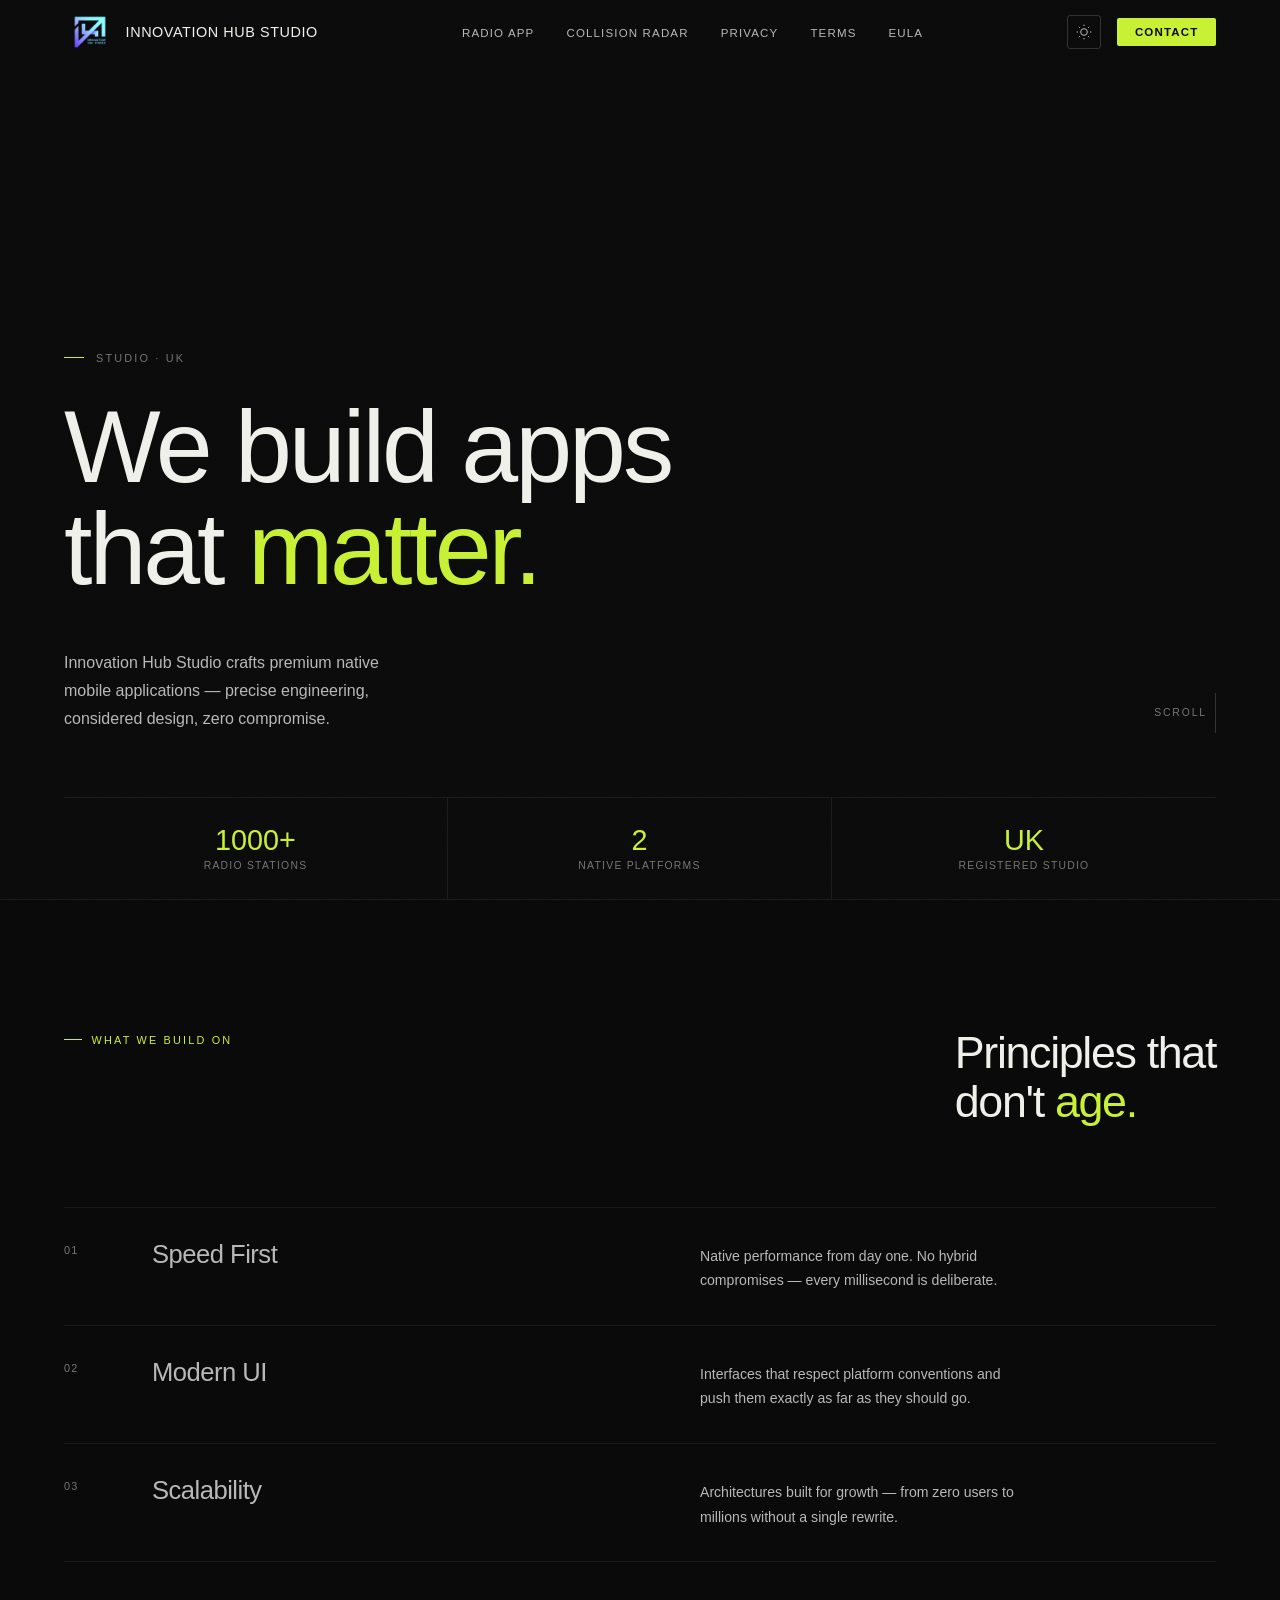
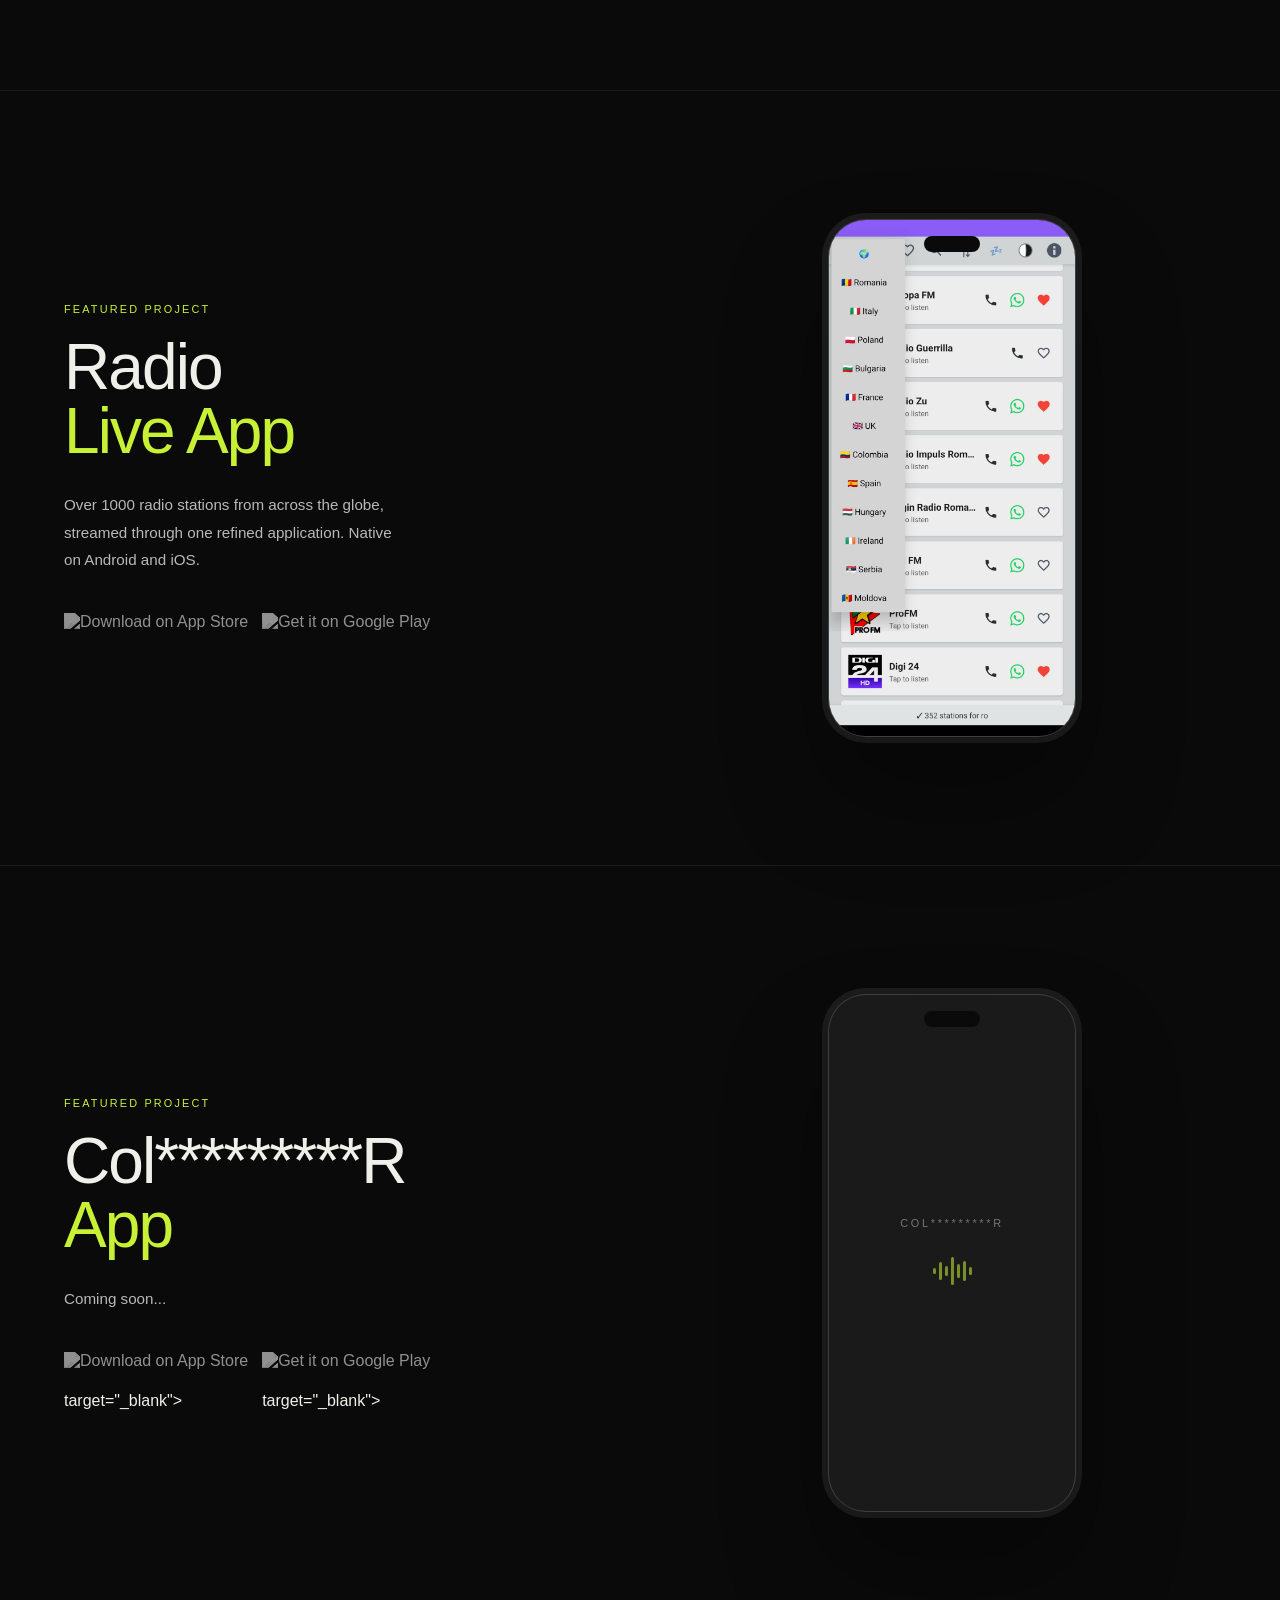
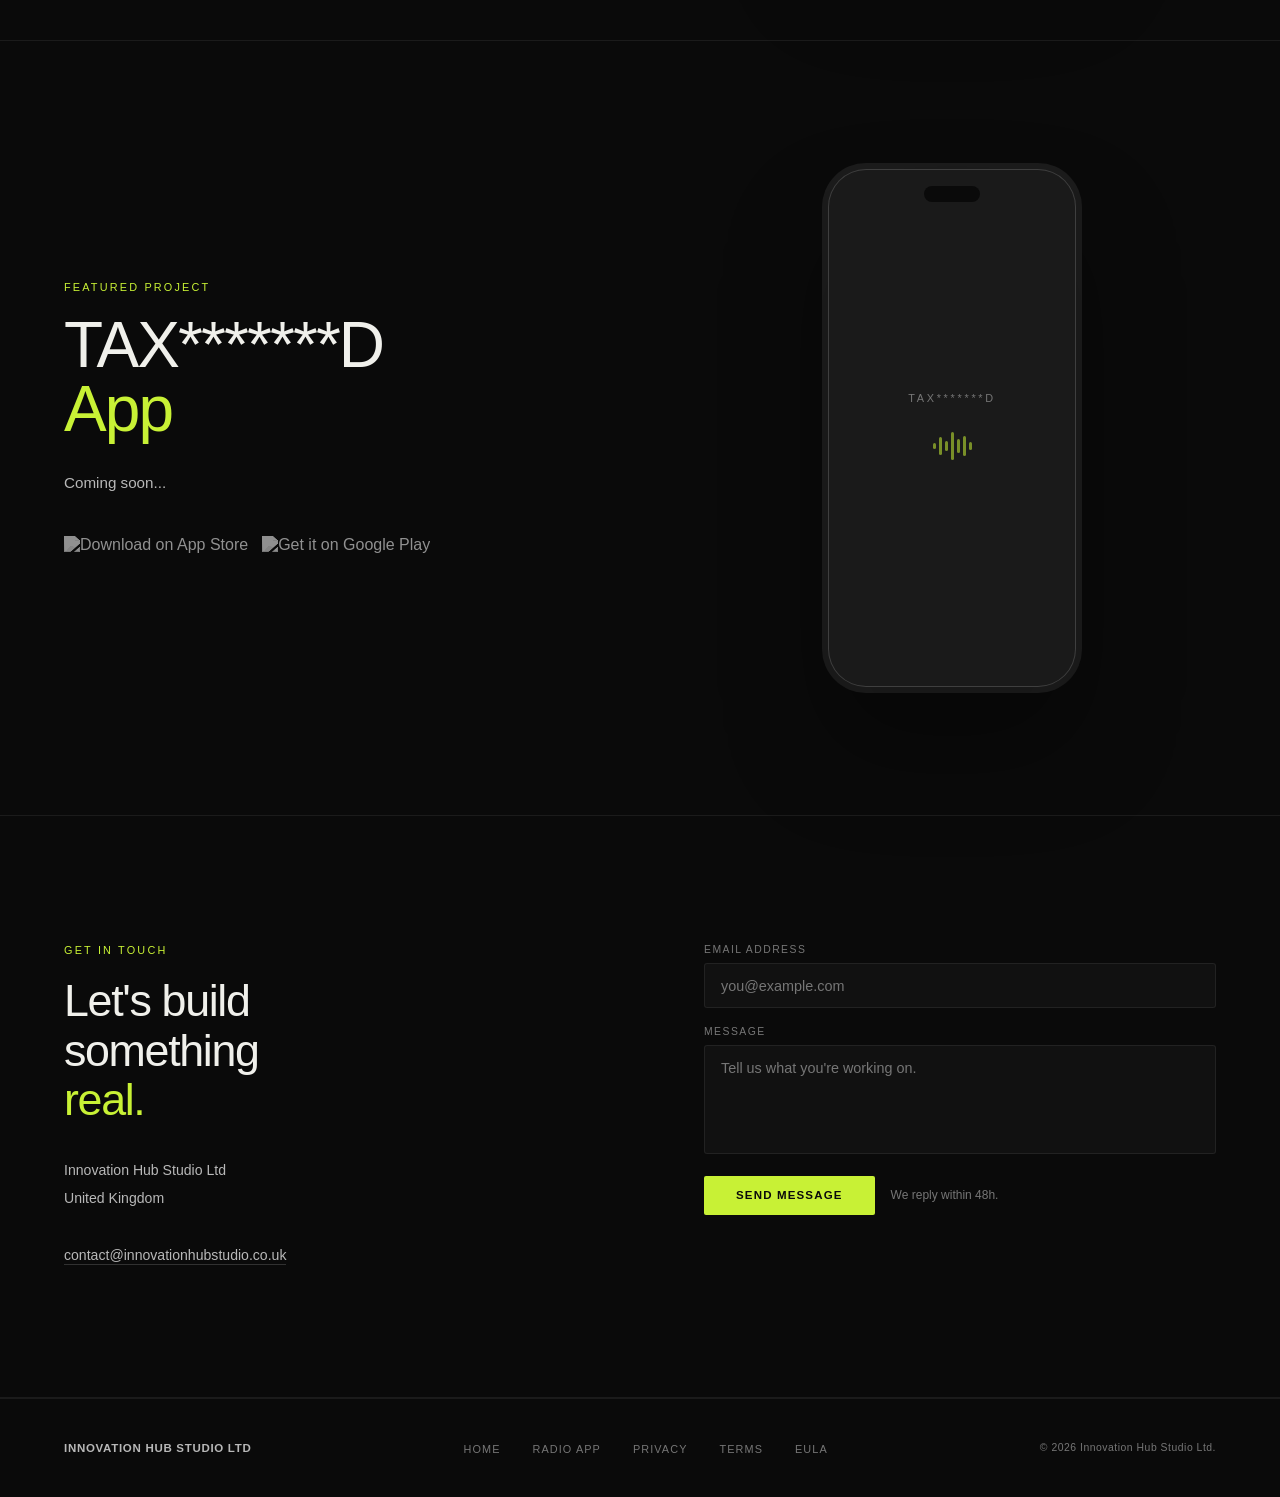
==== index.html @ 717b53cd "Update index.html" ====
<!DOCTYPE html>
<html lang="en" data-theme="dark">
<head>
<meta charset="UTF-8">
<meta name="viewport" content="width=device-width, initial-scale=1.0">
<title>Innovation Hub Studio</title>
<meta name="description" content="Innovation Hub Studio — premium mobile applications for Android and iOS.">
<style>
/* ─────────────────────────────────────────
   TOKENS — dark (default)
───────────────────────────────────────── */
:root {
  --accent: #c8f135;
  --ease:   cubic-bezier(0.16, 1, 0.3, 1);
  --mono:   Arial, Helvetica, sans-serif;
  --sans:   Arial, Helvetica, sans-serif;
}

[data-theme="dark"] {
  --bg:       #0a0a0a;
  --bg-2:     #111111;
  --bg-3:     #1a1a1a;
  --line:     rgba(255,255,255,0.07);
  --line-hi:  rgba(255,255,255,0.16);
  --fg:       #f0f0eb;
  --fg-2:     #b8b8b8;
  --fg-3:     #767676;
  --nav-bg:   rgba(10,10,10,0.92);
}

[data-theme="light"] {
  --bg:       #f4f4f0;
  --bg-2:     #ebebeb;
  --bg-3:     #e0e0e0;
  --line:     rgba(0,0,0,0.09);
  --line-hi:  rgba(0,0,0,0.2);
  --fg:       #111111;
  --fg-2:     #444444;
  --fg-3:     #626262;
  --nav-bg:   rgba(244,244,240,0.92);
  --accent:   #111111;
}

/* ─────────────────────────────────────────
   RESET & BASE
───────────────────────────────────────── */
*, *::before, *::after { margin:0; padding:0; box-sizing:border-box; }
html { scroll-behavior:smooth; }
body {
  font-family: var(--sans);
  background: var(--bg);
  color: var(--fg);
  overflow-x: hidden;
  -webkit-font-smoothing: antialiased;
  transition: background 0.3s, color 0.3s;
}
a { color:inherit; text-decoration:none; }
img { display:block; max-width:100%; }

/* noise */
body::before {
  content:''; position:fixed; inset:0; z-index:0; pointer-events:none;
  background-image:url("data:image/svg+xml,%3Csvg xmlns='http://www.w3.org/2000/svg' width='200' height='200'%3E%3Cfilter id='n'%3E%3CfeTurbulence type='fractalNoise' baseFrequency='0.75' numOctaves='4' stitchTiles='stitch'/%3E%3C/filter%3E%3Crect width='200' height='200' filter='url(%23n)' opacity='0.022'/%3E%3C/svg%3E");
}

/* ─────────────────────────────────────────
   NAV
───────────────────────────────────────── */
nav {
  position:fixed; top:0; left:0; right:0; z-index:900;
  height:64px;
  display:flex; align-items:center;
  padding:0 5%;
  border-bottom:1px solid transparent;
  transition: transform 0.38s var(--ease), border-color 0.3s, background 0.3s;
}
nav.scrolled {
  background: var(--nav-bg);
  backdrop-filter: blur(14px);
  -webkit-backdrop-filter: blur(14px);
  border-color: var(--line);
}
nav.hide { transform:translateY(-100%); }

.nav-inner {
  max-width:1280px; margin:0 auto; width:100%;
  display:flex; align-items:center; justify-content:space-between; gap:2rem;
}

/* logo */
.nav-logo {
  font-family: var(--mono);
  font-weight: 400;
  font-size: 0.9rem;
  letter-spacing: 0.04em;
  text-transform: uppercase;
  color: var(--fg);
  white-space: nowrap;
}
.nav-logo .dot { color: var(--accent); }
.nav-logo img { display:block; height:40px; width:auto; }

/* links — single set, no duplication */
.nav-links {
  list-style:none;
  display:flex; align-items:center; gap:2rem;
}
.nav-links a {
  font-family: var(--mono);
  font-size: 0.72rem;
  font-weight: 400;
  letter-spacing: 0.1em;
  text-transform: uppercase;
  color: var(--fg-2);
  transition: color 0.2s;
}
.nav-links a:hover { color: var(--fg); }

/* right side: theme toggle + cta */
.nav-right {
  display:flex; align-items:center; gap:1rem;
}

.theme-toggle {
  width:34px; height:34px;
  border:1px solid var(--line-hi);
  border-radius:3px;
  background: transparent;
  cursor:pointer;
  display:flex; align-items:center; justify-content:center;
  transition: border-color 0.2s, background 0.2s;
  flex-shrink:0;
}
.theme-toggle:hover { border-color: var(--fg-2); }
.theme-toggle svg { width:16px; height:16px; stroke:var(--fg-2); fill:none; stroke-width:1.5; }

.nav-cta {
  font-family: var(--mono);
  font-size: 0.72rem;
  font-weight: 600;
  letter-spacing: 0.1em;
  text-transform: uppercase;
  color: var(--bg);
  background: var(--accent);
  padding: 0.5rem 1.1rem;
  border-radius: 2px;
  white-space: nowrap;
  transition: opacity 0.2s;
}
.nav-cta:hover { opacity:0.85; }

/* mobile */
.mob-btn {
  display:none; flex-direction:column; gap:5px;
  background:none; border:none; cursor:pointer; padding:4px;
}
.mob-btn span { display:block; width:20px; height:1.5px; background:var(--fg); transition:0.3s; }

.nav-mobile {
  display:none;
  position:fixed; inset:0; z-index:800;
  background:var(--bg);
  flex-direction:column; align-items:center; justify-content:center; gap:2rem;
}
.nav-mobile.open { display:flex; }
.nav-mobile a {
  font-family:var(--mono); font-size:0.85rem;
  letter-spacing:0.15em; text-transform:uppercase;
  color:var(--fg-2); transition:color 0.2s;
}
.nav-mobile a:hover { color:var(--fg); }
.nav-mobile .m-cta {
  color:var(--bg); background:var(--accent);
  padding:0.6rem 1.5rem; border-radius:2px;
}

/* ─────────────────────────────────────────
   HERO
───────────────────────────────────────── */
.hero {
  position:relative; z-index:1;
  min-height:100svh;
  display:grid; grid-template-rows:1fr auto;
  padding:0 5%;
  border-bottom:1px solid var(--line);
}
.hero-main {
  display:flex; flex-direction:column; justify-content:flex-end;
  padding-top:100px; padding-bottom:4rem;
}
.hero-kicker {
  display:flex; align-items:center; gap:0.75rem;
  font-family:var(--mono); font-size:0.68rem; font-weight:400;
  letter-spacing:0.2em; text-transform:uppercase; color:var(--fg-3);
  margin-bottom:2rem;
  opacity:0; animation:rise 1s var(--ease) forwards 0.1s;
}
.hero-kicker::before {
  content:''; display:block; width:20px; height:1px; background:var(--accent);
}
.hero-headline {
  font-family: var(--mono);
  font-size: clamp(3rem, 8vw, 8rem);
  font-weight: 400;
  line-height: 1.0;
  letter-spacing: -0.03em;
  max-width: 14ch;
  color: var(--fg);
  opacity:0; animation:rise 1s var(--ease) forwards 0.22s;
}
.hero-headline .hl { color: var(--accent); }
.hero-sub-row {
  display:flex; align-items:flex-end; justify-content:space-between; gap:2rem;
  margin-top:3rem;
  opacity:0; animation:rise 1s var(--ease) forwards 0.38s;
}
.hero-desc {
  font-size:1rem; line-height:1.75; color:var(--fg-2);
  max-width:38ch; font-weight:300;
}
.hero-scroll {
  font-family:var(--mono); font-size:0.65rem;
  letter-spacing:0.18em; text-transform:uppercase; color:var(--fg-3);
  display:flex; align-items:center; gap:0.5rem; white-space:nowrap;
}
.hero-scroll::after {
  content:''; display:block; width:1px; height:40px;
  background:var(--line-hi);
  animation:breathe 2.2s ease-in-out infinite;
}
@keyframes breathe { 0%,100%{opacity:1;height:40px} 50%{opacity:0.3;height:20px} }

.hero-meta {
  display:grid; grid-template-columns:repeat(3,1fr);
  border-top:1px solid var(--line);
  opacity:0; animation:rise 1s var(--ease) forwards 0.5s;
}
.hero-stat {
  padding:1.75rem 0;
  border-right:1px solid var(--line);
  text-align:center;
}
.hero-stat:last-child { border-right:none; }
.hero-stat-n {
  font-family:var(--mono); font-size:1.8rem; font-weight:400;
  color:var(--accent); line-height:1; margin-bottom:0.35rem;
}
.hero-stat-l {
  font-family:var(--mono); font-size:0.65rem;
  letter-spacing:0.12em; text-transform:uppercase; color:var(--fg-3);
}

/* ─────────────────────────────────────────
   SECTION
───────────────────────────────────────── */
.section {
  position:relative; z-index:1;
  padding:8rem 5%;
  border-bottom:1px solid var(--line);
}
.container { max-width:1280px; margin:0 auto; }

.sec-header {
  display:flex; justify-content:space-between; align-items:flex-start; gap:3rem;
  margin-bottom:5rem;
}
.sec-kicker {
  font-family:var(--mono); font-size:0.68rem; font-weight:400;
  letter-spacing:0.2em; text-transform:uppercase; color:var(--accent);
  display:flex; align-items:center; gap:0.6rem;
  white-space:nowrap; margin-top:0.35rem;
}
.sec-kicker::before { content:''; display:block; width:18px; height:1px; background:var(--accent); }
.sec-title {
  font-family:var(--mono); font-size:clamp(1.8rem,3.5vw,3rem);
  font-weight:400; line-height:1.1; letter-spacing:-0.03em;
  max-width:22ch; color:var(--fg);
}
.sec-title .hl { color:var(--accent); }

/* ─────────────────────────────────────────
   CAPABILITIES
───────────────────────────────────────── */
.cap-list { list-style:none; }
.cap-item {
  display:grid; grid-template-columns:3.5rem 1fr 1fr;
  gap:2rem; align-items:start;
  padding:2rem 0;
  border-top:1px solid var(--line);
  transition:border-color 0.3s;
  cursor:default;
}
.cap-item:last-child { border-bottom:1px solid var(--line); }
.cap-item:hover { border-color:var(--line-hi); }
.cap-item:hover .cap-name { color:var(--fg); }
.cap-item:hover .cap-num  { color:var(--accent); }
.cap-num {
  font-family:var(--mono); font-size:0.68rem; font-weight:400;
  letter-spacing:0.1em; color:var(--fg-3);
  padding-top:0.25rem; transition:color 0.3s;
}
.cap-name {
  font-family:var(--mono); font-size:clamp(1.2rem,2vw,1.7rem);
  font-weight:400; letter-spacing:-0.02em; line-height:1.15;
  color:var(--fg-2); transition:color 0.3s;
}
.cap-desc {
  font-size:0.88rem; line-height:1.75; color:var(--fg-2);
  font-weight:300; max-width:42ch; padding-top:0.25rem;
}

/* ─────────────────────────────────────────
   SHOWCASE
───────────────────────────────────────── */
.showcase {
  display:grid; grid-template-columns:1fr 1fr;
  gap:6rem; align-items:center;
}
.app-label {
  font-family:var(--mono); font-size:0.68rem; font-weight:400;
  letter-spacing:0.2em; text-transform:uppercase; color:var(--accent);
  margin-bottom:1.25rem;
}
.app-name {
  font-family:var(--mono); font-size:clamp(2.5rem,5vw,4.5rem);
  font-weight:400; letter-spacing:-0.03em; line-height:1.0;
  color:var(--fg); margin-bottom:1.75rem;
}
.app-name .hl { color:var(--accent); }
.app-desc {
  font-size:0.95rem; line-height:1.8; color:var(--fg-2);
  font-weight:300; max-width:40ch; margin-bottom:2.5rem;
}
.app-badges { display:flex; gap:0.875rem; flex-wrap:wrap; }
.app-badges img {
  height:40px; opacity:0.55;
  filter:grayscale(1) brightness(1.6);
  transition:opacity 0.25s, filter 0.25s, transform 0.25s;
}
[data-theme="light"] .app-badges img { filter:grayscale(1) brightness(0.4); opacity:0.7; }
.app-badges img:hover { opacity:1; filter:none; transform:translateY(-2px); }

/* phone */
.phone-outer { display:flex; justify-content:center; align-items:center; }
.phone-frame {
  width:248px; height:518px;
  border:1.5px solid var(--line-hi);
  border-radius:38px; background:var(--bg-3);
  position:relative; overflow:hidden;
  box-shadow: 0 0 0 6px var(--line), 0 60px 100px rgba(0,0,0,0.35);
  transition: border-color 0.3s, box-shadow 0.3s;
}
.phone-notch {
  position:absolute; top:16px; left:50%; transform:translateX(-50%);
  width:56px; height:16px;
  background:var(--bg); border-radius:8px; z-index:10;
}
.phone-frame img { width:100%; height:100%; object-fit:cover; }
.phone-fallback {
  width:100%; height:100%; display:none;
  flex-direction:column; align-items:center; justify-content:center; gap:1.5rem;
  padding:2.5rem;
}
.phone-fallback-name {
  font-family:var(--mono); font-size:0.68rem;
  letter-spacing:0.25em; text-transform:uppercase; color:var(--fg-3);
}
.waveform { display:flex; align-items:center; gap:3px; height:36px; }
.waveform span {
  display:block; width:3px; border-radius:2px;
  background:var(--accent); opacity:0.55;
  animation:wv 1.4s ease-in-out infinite;
}
.waveform span:nth-child(2){animation-delay:0.1s}
.waveform span:nth-child(3){animation-delay:0.22s}
.waveform span:nth-child(4){animation-delay:0.32s}
.waveform span:nth-child(5){animation-delay:0.22s}
.waveform span:nth-child(6){animation-delay:0.1s}
.waveform span:nth-child(7){animation-delay:0.16s}
@keyframes wv { 0%,100%{height:4px} 50%{height:30px} }

/* ─────────────────────────────────────────
   CONTACT
───────────────────────────────────────── */
.contact-grid {
  display:grid; grid-template-columns:1fr 1fr;
  gap:8rem; align-items:start;
}
.contact-tag {
  font-family:var(--mono); font-size:0.68rem; font-weight:400;
  letter-spacing:0.2em; text-transform:uppercase; color:var(--accent);
  margin-bottom:1.25rem;
}
.contact-title {
  font-family:var(--mono); font-size:clamp(1.8rem,3.5vw,3rem);
  font-weight:400; line-height:1.1; letter-spacing:-0.03em;
  color:var(--fg); margin-bottom:2rem;
}
.contact-info {
  font-size:0.88rem; color:var(--fg-2); line-height:2; font-weight:300;
}
.contact-info a {
  border-bottom:1px solid var(--line-hi); padding-bottom:1px;
  transition:border-color 0.2s, color 0.2s;
}
.contact-info a:hover { color:var(--fg); border-color:var(--fg); }

.f-field { margin-bottom:1.1rem; }
.f-field label {
  display:block; font-family:var(--mono);
  font-size:0.65rem; font-weight:400;
  letter-spacing:0.14em; text-transform:uppercase;
  color:var(--fg-3); margin-bottom:0.5rem;
}
.f-field input, .f-field textarea {
  width:100%;
  background:var(--bg-2); border:1px solid var(--line);
  border-radius:3px; color:var(--fg);
  font-family:var(--sans); font-size:0.9rem; font-weight:300;
  padding:0.85rem 1rem;
  transition:border-color 0.2s, background 0.3s; resize:none;
}
.f-field input::placeholder, .f-field textarea::placeholder { color:var(--fg-3); }
.f-field input:focus, .f-field textarea:focus {
  outline:none; border-color:var(--line-hi);
}
.f-submit { margin-top:0.75rem; display:flex; align-items:center; gap:1rem; }
.btn-send {
  font-family:var(--mono); font-size:0.72rem; font-weight:600;
  letter-spacing:0.1em; text-transform:uppercase;
  padding:0.85rem 2rem; border-radius:2px; border:none; cursor:pointer;
  background:var(--accent); color:var(--bg);
  transition:opacity 0.2s, transform 0.2s;
}
.btn-send:hover { opacity:0.85; transform:translateY(-1px); }
.btn-send:disabled { opacity:0.4; cursor:not-allowed; transform:none; }
.f-note { font-size:0.75rem; color:var(--fg-3); }
.f-status {
  margin-top:0.875rem; font-size:0.8rem; font-weight:400;
  padding:0.75rem 1rem; border-radius:3px; display:none;
  font-family:var(--mono); letter-spacing:0.02em;
}
.f-status.ok  { background:rgba(200,241,53,0.07); border:1px solid rgba(200,241,53,0.18); color:var(--accent); }
.f-status.err { background:rgba(255,80,80,0.06);  border:1px solid rgba(255,80,80,0.18);  color:#ff7070; }

/* ─────────────────────────────────────────
   FOOTER
───────────────────────────────────────── */
footer {
  position:relative; z-index:1;
  padding:2.5rem 5%;
  border-top:1px solid var(--line);
}
.footer-inner {
  max-width:1280px; margin:0 auto;
  display:flex; align-items:center; justify-content:space-between;
  gap:2rem; flex-wrap:wrap;
}
.footer-brand {
  font-family:var(--mono); font-size:0.72rem;
  font-weight:600; letter-spacing:0.06em;
  text-transform:uppercase; color:var(--fg-2);
}
.footer-links {
  list-style:none; display:flex; gap:2rem;
}
.footer-links a {
  font-family:var(--mono); font-size:0.68rem;
  letter-spacing:0.1em; text-transform:uppercase;
  color:var(--fg-3); transition:color 0.2s;
}
.footer-links a:hover { color:var(--fg); }
.footer-copy {
  font-family:var(--mono); font-size:0.65rem;
  letter-spacing:0.05em; color:var(--fg-3);
}

/* ─────────────────────────────────────────
   REVEAL
───────────────────────────────────────── */
@keyframes rise {
  from { opacity:0; transform:translateY(18px); }
  to   { opacity:1; transform:none; }
}
.r {
  opacity:0; transform:translateY(18px);
  transition:opacity 0.75s var(--ease), transform 0.75s var(--ease);
}
.r.on { opacity:1; transform:none; }
.r-d1 { transition-delay:0.08s; }
.r-d2 { transition-delay:0.16s; }

/* ─────────────────────────────────────────
   RESPONSIVE
───────────────────────────────────────── */
@media(max-width:960px){
  .showcase { grid-template-columns:1fr; }
  .phone-outer { order:-1; }
  .contact-grid { grid-template-columns:1fr; gap:4rem; }
  .sec-header { flex-direction:column; gap:1.25rem; }
  .hero-sub-row { flex-direction:column; align-items:flex-start; gap:1.25rem; }
  .cap-item { grid-template-columns:3rem 1fr; }
  .cap-desc { display:none; }
}
@media(max-width:640px){
  .nav-links, .nav-cta { display:none; }
  .mob-btn { display:flex; }
  .hero-meta { grid-template-columns:1fr 1fr; }
  .hero-stat:last-child { display:none; }
  .footer-inner { flex-direction:column; gap:1.25rem; text-align:center; }
  .footer-links { justify-content:center; }
}
</style>
</head>
<body>

<!-- NAV -->
<nav id="nav">
  <div class="nav-inner">
    <a href="index.html" class="nav-logo" style="display:flex;align-items:center;gap:0.6rem;"><img src="images/logo3transparent.png" alt="Innovation Hub Studio" style="height:52px;width:auto;display:block;">INNOVATION HUB STUDIO</a>
    <ul class="nav-links">
      <li><a href="radio-app.html">Radio App</a></li>
      <li><a href="collision-radar.html">Collision Radar</a></li>
      <li><a href="privacy.html">Privacy</a></li>
      <li><a href="terms.html">Terms</a></li>
      <li><a href="eula.html">EULA</a></li>
    </ul>
    <div class="nav-right">
      <!-- Theme toggle -->
      <button class="theme-toggle" id="themeBtn" aria-label="Toggle theme">
        <!-- sun icon shown in dark mode; moon shown in light mode -->
        <svg id="icon-sun" viewBox="0 0 24 24"><circle cx="12" cy="12" r="5"/><line x1="12" y1="1" x2="12" y2="3"/><line x1="12" y1="21" x2="12" y2="23"/><line x1="4.22" y1="4.22" x2="5.64" y2="5.64"/><line x1="18.36" y1="18.36" x2="19.78" y2="19.78"/><line x1="1" y1="12" x2="3" y2="12"/><line x1="21" y1="12" x2="23" y2="12"/><line x1="4.22" y1="19.78" x2="5.64" y2="18.36"/><line x1="18.36" y1="5.64" x2="19.78" y2="4.22"/></svg>
        <svg id="icon-moon" viewBox="0 0 24 24" style="display:none"><path d="M21 12.79A9 9 0 1 1 11.21 3 7 7 0 0 0 21 12.79z"/></svg>
      </button>
      <a href="#contact" class="nav-cta">Contact</a>
      <button class="mob-btn" id="mobBtn" aria-label="Open menu">
        <span></span><span></span><span></span>
      </button>
    </div>
  </div>
</nav>

<!-- Mobile overlay -->
<div class="nav-mobile" id="navMobile" aria-label="Mobile navigation">
  <a href="radio-app.html" onclick="closeMob()">Radio App</a>
  <a href="privacy.html"   onclick="closeMob()">Privacy</a>
  <a href="terms.html"     onclick="closeMob()">Terms</a>
  <a href="eula.html"      onclick="closeMob()">EULA</a>
  <a href="#contact"       onclick="closeMob()" class="m-cta">Contact</a>
</div>

<main>

<!-- HERO -->
<section class="hero" aria-label="Introduction">
  <div class="hero-main">
    <div class="hero-kicker">Studio · UK</div>
    <h1 class="hero-headline">
      We build apps<br>that <span class="hl">matter.</span>
    </h1>
    <div class="hero-sub-row">
      <p class="hero-desc">
        Innovation Hub Studio crafts premium native mobile applications —
        precise engineering, considered design, zero compromise.
      </p>
      <span class="hero-scroll" aria-hidden="true">Scroll</span>
    </div>
  </div>
  <div class="hero-meta" aria-label="Key statistics">
    <div class="hero-stat">
      <div class="hero-stat-n">1000+</div>
      <div class="hero-stat-l">Radio stations</div>
    </div>
    <div class="hero-stat">
      <div class="hero-stat-n">2</div>
      <div class="hero-stat-l">Native platforms</div>
    </div>
    <div class="hero-stat">
      <div class="hero-stat-n">UK</div>
      <div class="hero-stat-l">Registered studio</div>
    </div>
  </div>
</section>

<!-- CAPABILITIES -->
<section class="section" id="features" aria-label="Our capabilities">
  <div class="container">
    <div class="sec-header r">
      <span class="sec-kicker">What we build on</span>
      <h2 class="sec-title">Principles that<br>don't <span class="hl">age.</span></h2>
    </div>
    <ul class="cap-list">
      <li class="cap-item r">
        <span class="cap-num">01</span>
        <span class="cap-name">Speed First</span>
        <span class="cap-desc">Native performance from day one. No hybrid compromises — every millisecond is deliberate.</span>
      </li>
      <li class="cap-item r r-d1">
        <span class="cap-num">02</span>
        <span class="cap-name">Modern UI</span>
        <span class="cap-desc">Interfaces that respect platform conventions and push them exactly as far as they should go.</span>
      </li>
      <li class="cap-item r r-d2">
        <span class="cap-num">03</span>
        <span class="cap-name">Scalability</span>
        <span class="cap-desc">Architectures built for growth — from zero users to millions without a single rewrite.</span>
      </li>
    </ul>
  </div>
</section>

<!-- APP SHOWCASE -->
<section class="section" id="app" aria-label="RadioLive App">
  <div class="container">
    <div class="showcase">
      <div class="r">
        <p class="app-label">Featured project</p>
        <h2 class="app-name">Radio<br><span class="hl">Live App</span></h2>
        <p class="app-desc">
          Over 1000 radio stations from across the globe, streamed through
          one refined application. Native on Android and iOS.
        </p>
        <div class="app-badges">
          <a href="https://apps.apple.com/us/app/radiolive-app/id6781333086"><img src="https://upload.wikimedia.org/wikipedia/commons/3/3c/Download_on_the_App_Store_Badge.svg" alt="Download on App Store" target="_blank"></a>
          <a href="https://play.google.com/store/apps/details?id=com.innovationhubstudio.radiolive"><img src="https://upload.wikimedia.org/wikipedia/commons/7/78/Google_Play_Store_badge_EN.svg" alt="Get it on Google Play" target="_blank"></a>
        </div>
      </div>
      <div class="phone-outer r r-d1">
        <div class="phone-frame">
          <div class="phone-notch"></div>
           <img src="images/radio4.jpeg" alt="RadioLive App screenshot"
      onerror="this.style.display='none';this.nextElementSibling.style.display='flex'">
          <div class="phone-fallback" style="display:none;">
            <span class="phone-fallback-name">Radio Live</span>
            <div class="waveform">
              <span style="height:6px"></span><span style="height:18px"></span>
              <span style="height:10px"></span><span style="height:28px"></span>
              <span style="height:14px"></span><span style="height:20px"></span>
              <span style="height:8px"></span>
            </div>
          </div>
        </div>
      </div>
    </div>
  </div>
</section>

<!-- APP SHOWCASE Col*********R-->
<section class="section" id="app" aria-label="Col********R">
  <div class="container">
    <div class="showcase">
      <div class="r">
        <p class="app-label">Featured project</p>
        <h2 class="app-name">Col*********R<br><span class="hl">App</span></h2>
        <p class="app-desc">
          Coming soon...
        </p>
        <div class="app-badges">
          <a href="#"><img src="https://upload.wikimedia.org/wikipedia/commons/3/3c/Download_on_the_App_Store_Badge.svg" alt="Download on App Store"> target="_blank"></a>
          <a href="#"><img src="https://upload.wikimedia.org/wikipedia/commons/7/78/Google_Play_Store_badge_EN.svg" alt="Get it on Google Play"> target="_blank"></a>
        </div>
      </div>
      <div class="phone-outer r r-d1">
        <div class="phone-frame">
          <div class="phone-notch"></div>
          <div class="phone-fallback" style="display:flex;">
            <span class="phone-fallback-name">Col*********R</span>
            <div class="waveform">
              <span style="height:6px"></span><span style="height:18px"></span>
              <span style="height:10px"></span><span style="height:28px"></span>
              <span style="height:14px"></span><span style="height:20px"></span>
              <span style="height:8px"></span>
            </div>
          </div>
        </div>
      </div>
    </div>
  </div>
</section>

<!-- APP SHOWCASE Tax*******D-->
<section class="section" id="app" aria-label="Tax******D">
  <div class="container">
    <div class="showcase">
      <div class="r">
        <p class="app-label">Featured project</p>
        <h2 class="app-name">TAX*******D<br><span class="hl">App</span></h2>
        <p class="app-desc">
          Coming soon...
        </p>
        <div class="app-badges">
          <a href="#"><img src="https://upload.wikimedia.org/wikipedia/commons/3/3c/Download_on_the_App_Store_Badge.svg" alt="Download on App Store" target="_blank"></a>
          <a href="#"><img src="https://upload.wikimedia.org/wikipedia/commons/7/78/Google_Play_Store_badge_EN.svg" alt="Get it on Google Play" target="_blank"></a>
        </div>
      </div>
      <div class="phone-outer r r-d1">
        <div class="phone-frame">
          <div class="phone-notch"></div>
          <div class="phone-fallback" style="display:flex;">
            <span class="phone-fallback-name">TAX*******D</span>
            <div class="waveform">
              <span style="height:6px"></span><span style="height:18px"></span>
              <span style="height:10px"></span><span style="height:28px"></span>
              <span style="height:14px"></span><span style="height:20px"></span>
              <span style="height:8px"></span>
            </div>
          </div>
        </div>
      </div>
    </div>
  </div>
</section>

<!-- CONTACT -->
<section class="section" id="contact" aria-label="Contact us">
  <div class="container">
    <div class="contact-grid">
      <div class="r">
        <p class="contact-tag">Get in touch</p>
        <h2 class="contact-title">Let's build<br>something<br><span class="hl" style="color:var(--accent)">real.</span></h2>
        <div class="contact-info">
          <p>Innovation Hub Studio Ltd<br>United Kingdom</p><br>
          <p><a href="mailto:contact@innovationhubstudio.co.uk">contact@innovationhubstudio.co.uk</a></p>
        </div>
      </div>
      <div class="r r-d1">
        <form id="contactForm">
          <div class="f-field">
            <label for="email">Email address</label>
            <input type="email" id="email" name="email" placeholder="you@example.com" required>
          </div>
          <div class="f-field">
            <label for="message">Message</label>
            <textarea id="message" name="message" rows="5" placeholder="Tell us what you're working on." required></textarea>
          </div>
          <div class="f-submit">
            <button type="submit" class="btn-send" id="submitBtn">Send message</button>
            <span class="f-note">We reply within 48h.</span>
          </div>
          <div id="fStatus" class="f-status"></div>
        </form>
      </div>
    </div>
  </div>
</section>

</main>

<!-- FOOTER -->
<footer>
  <div class="footer-inner">
    <span class="footer-brand">Innovation Hub Studio Ltd</span>
    <ul class="footer-links">
      <li><a href="index.html">Home</a></li>
      <li><a href="radio-app.html">Radio App</a></li>
      <li><a href="privacy.html">Privacy</a></li>
      <li><a href="terms.html">Terms</a></li>
      <li><a href="eula.html">EULA</a></li>
    </ul>
    <span class="footer-copy">© 2026 Innovation Hub Studio Ltd.</span>
  </div>
</footer>

<script>
/* NAV SCROLL */
(function(){
  const nav = document.getElementById('nav');
  let last = 0;
  window.addEventListener('scroll', ()=>{
    const y = window.scrollY;
    nav.classList.toggle('scrolled', y > 40);
    nav.classList.toggle('hide', y > last && y > 100);
    last = y;
  }, {passive:true});
})();

/* MOBILE MENU */
function closeMob(){ document.getElementById('navMobile').classList.remove('open'); }
document.getElementById('mobBtn').addEventListener('click', ()=>{
  document.getElementById('navMobile').classList.toggle('open');
});

/* THEME TOGGLE */
(function(){
  const html   = document.documentElement;
  const btn    = document.getElementById('themeBtn');
  const sun    = document.getElementById('icon-sun');
  const moon   = document.getElementById('icon-moon');
  const saved  = localStorage.getItem('theme') || 'dark';

  function apply(theme){
    html.setAttribute('data-theme', theme);
    sun.style.display  = theme === 'dark'  ? 'block' : 'none';
    moon.style.display = theme === 'light' ? 'block' : 'none';
    localStorage.setItem('theme', theme);
  }

  apply(saved);
  btn.addEventListener('click', ()=>{
    apply(html.getAttribute('data-theme') === 'dark' ? 'light' : 'dark');
  });
})();

/* REVEAL */
const io = new IntersectionObserver(entries=>{
  entries.forEach(e=>{ if(e.isIntersecting){ e.target.classList.add('on'); io.unobserve(e.target); } });
}, {threshold:0.1});
document.querySelectorAll('.r').forEach(el=>io.observe(el));

/* FORM */
document.getElementById('contactForm').addEventListener('submit', async e=>{
  e.preventDefault();
  const btn = document.getElementById('submitBtn');
  const st  = document.getElementById('fStatus');
  btn.disabled = true; btn.textContent = 'Sending…'; st.style.display = 'none';
  try {
    const res = await fetch('https://formspree.io/f/mjgavyqr',{
      method:'POST', headers:{'Content-Type':'application/json'},
      body: JSON.stringify({
        email:   document.getElementById('email').value,
        message: document.getElementById('message').value
      })
    });
    if(!res.ok) throw 0;
    st.className='f-status ok'; st.textContent="Message sent. We'll be in touch.";
    e.target.reset();
  } catch {
    st.className='f-status err'; st.textContent='Something went wrong. Please email us directly.';
  } finally {
    st.style.display='block'; btn.disabled=false; btn.textContent='Send message';
  }
});
</script>
</body>
</html>
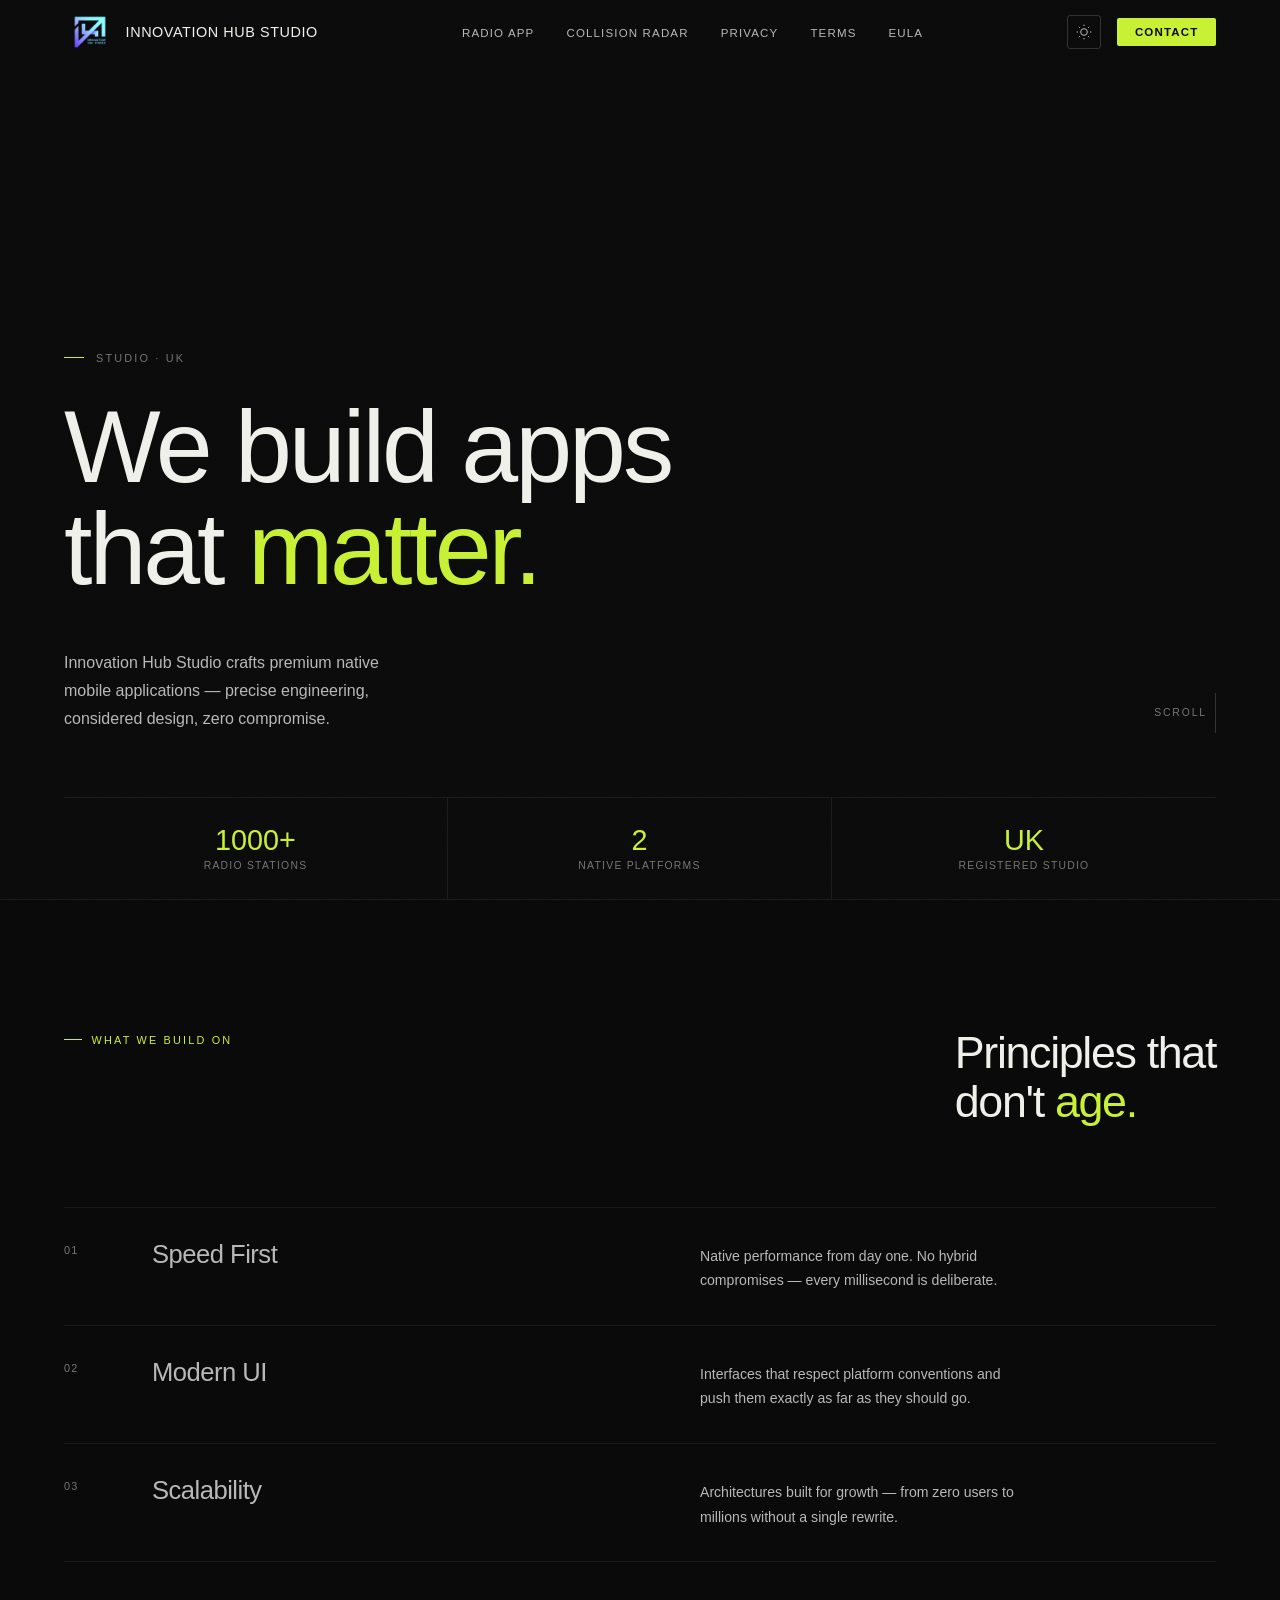
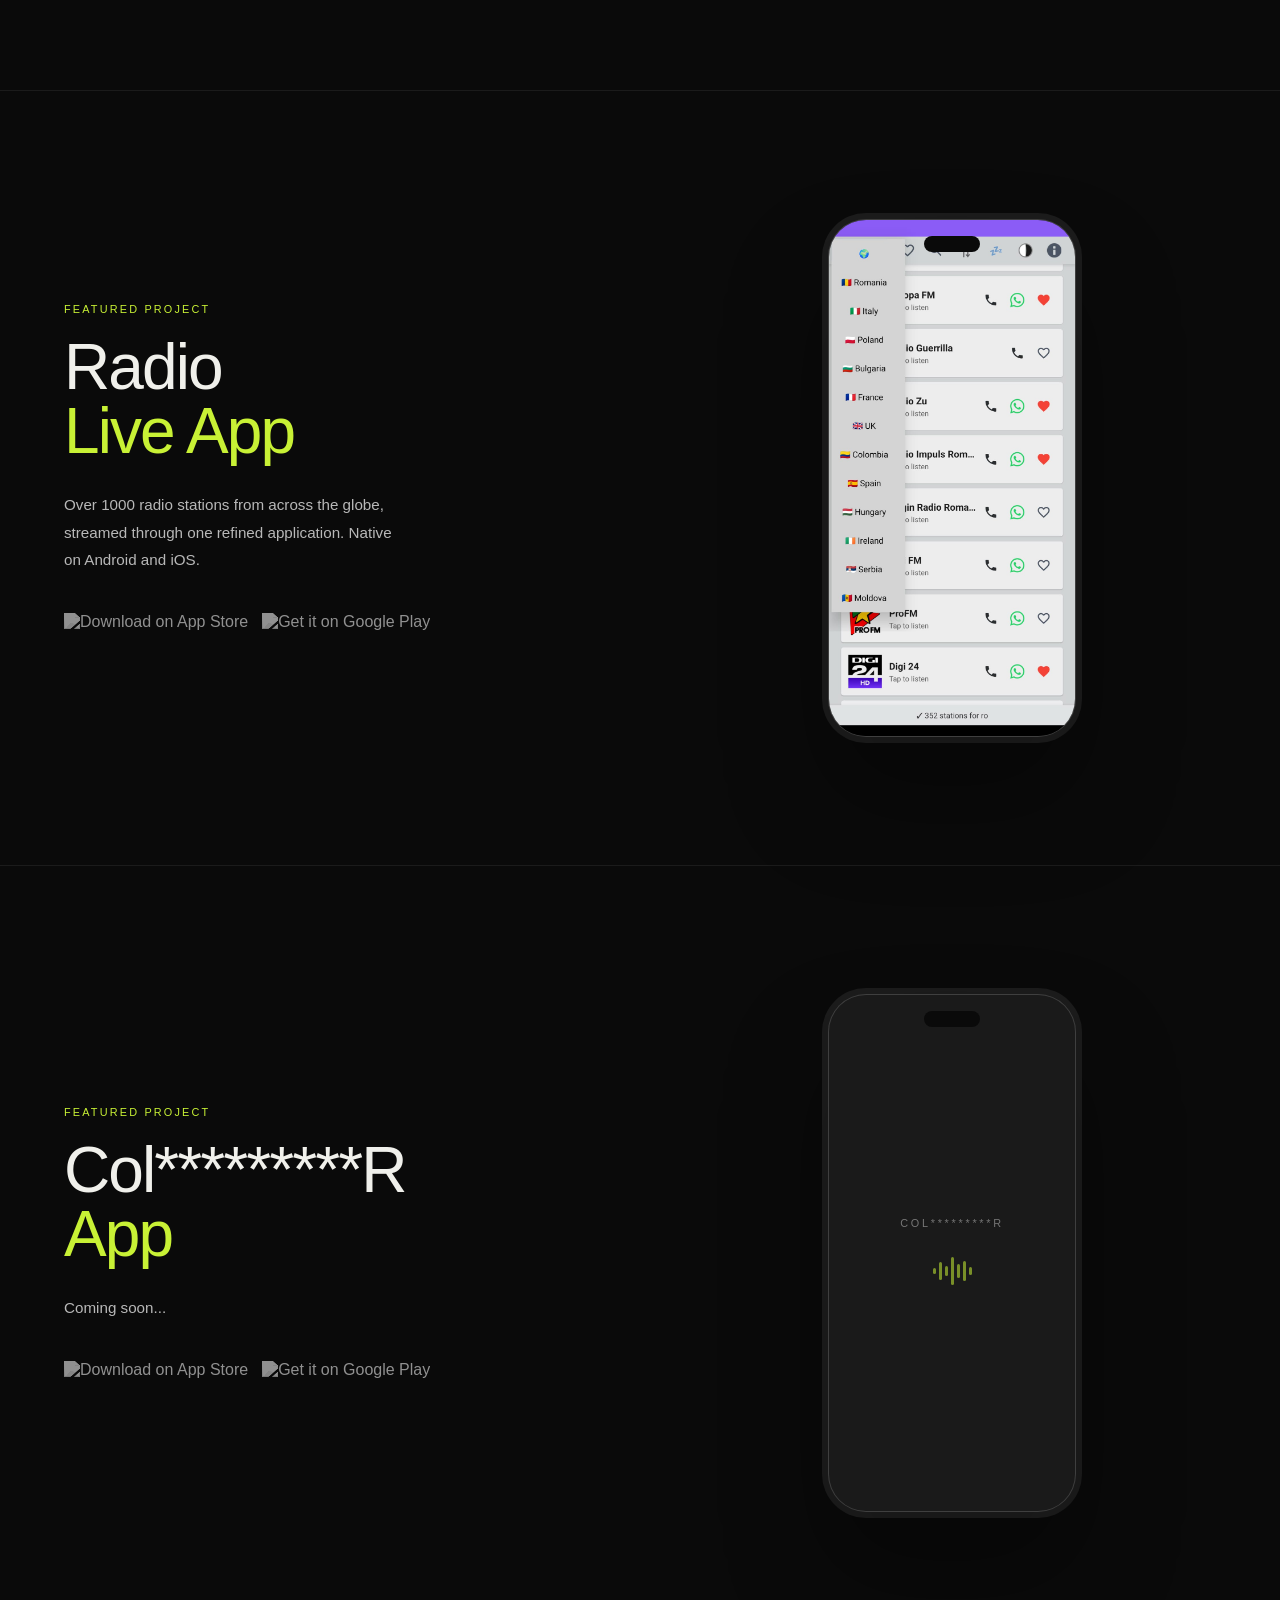
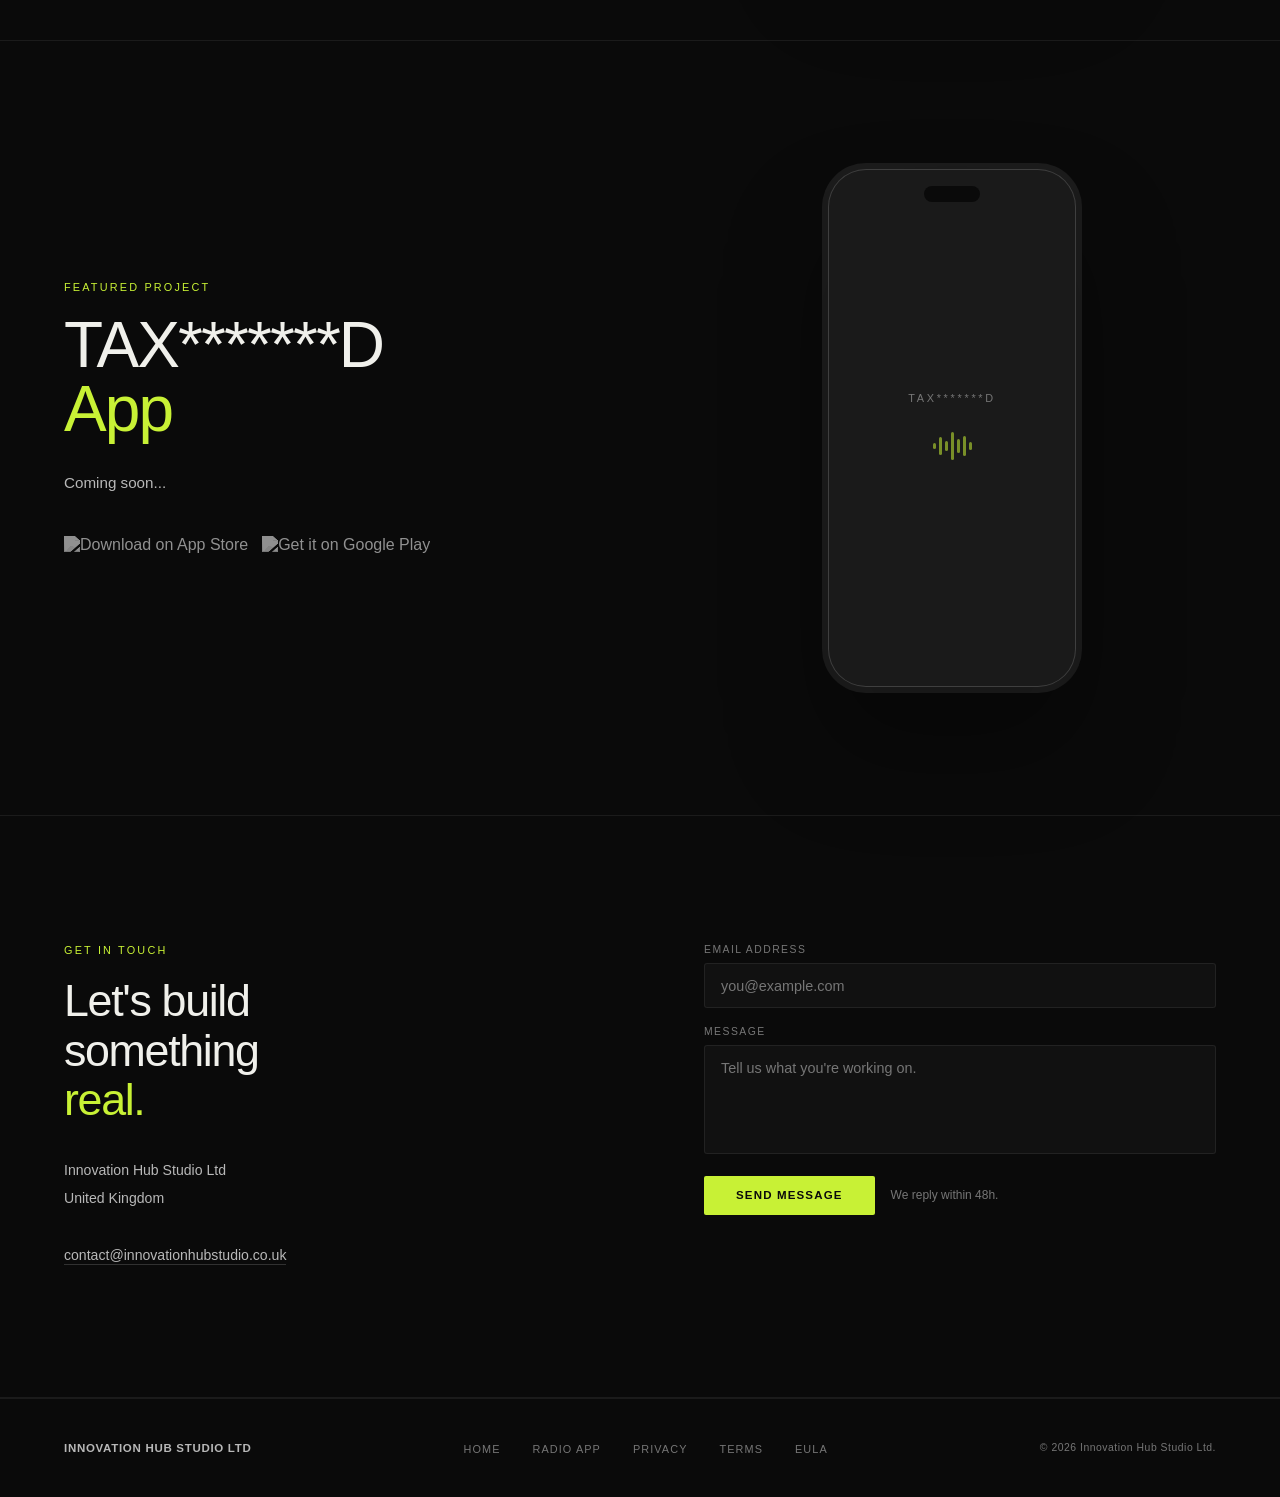
==== commit 9e817030: "Update index.html" ====
--- a/index.html
+++ b/index.html
@@ -656,8 +656,8 @@
           Coming soon...
         </p>
         <div class="app-badges">
-          <a href="#"><img src="https://upload.wikimedia.org/wikipedia/commons/3/3c/Download_on_the_App_Store_Badge.svg" alt="Download on App Store"> target="_blank"></a>
-          <a href="#"><img src="https://upload.wikimedia.org/wikipedia/commons/7/78/Google_Play_Store_badge_EN.svg" alt="Get it on Google Play"> target="_blank"></a>
+          <a href="#"><img src="https://upload.wikimedia.org/wikipedia/commons/3/3c/Download_on_the_App_Store_Badge.svg" alt="Download on App Store" target="_blank"></a>
+          <a href="#"><img src="https://upload.wikimedia.org/wikipedia/commons/7/78/Google_Play_Store_badge_EN.svg" alt="Get it on Google Play" target="_blank"></a>
         </div>
       </div>
       <div class="phone-outer r r-d1">
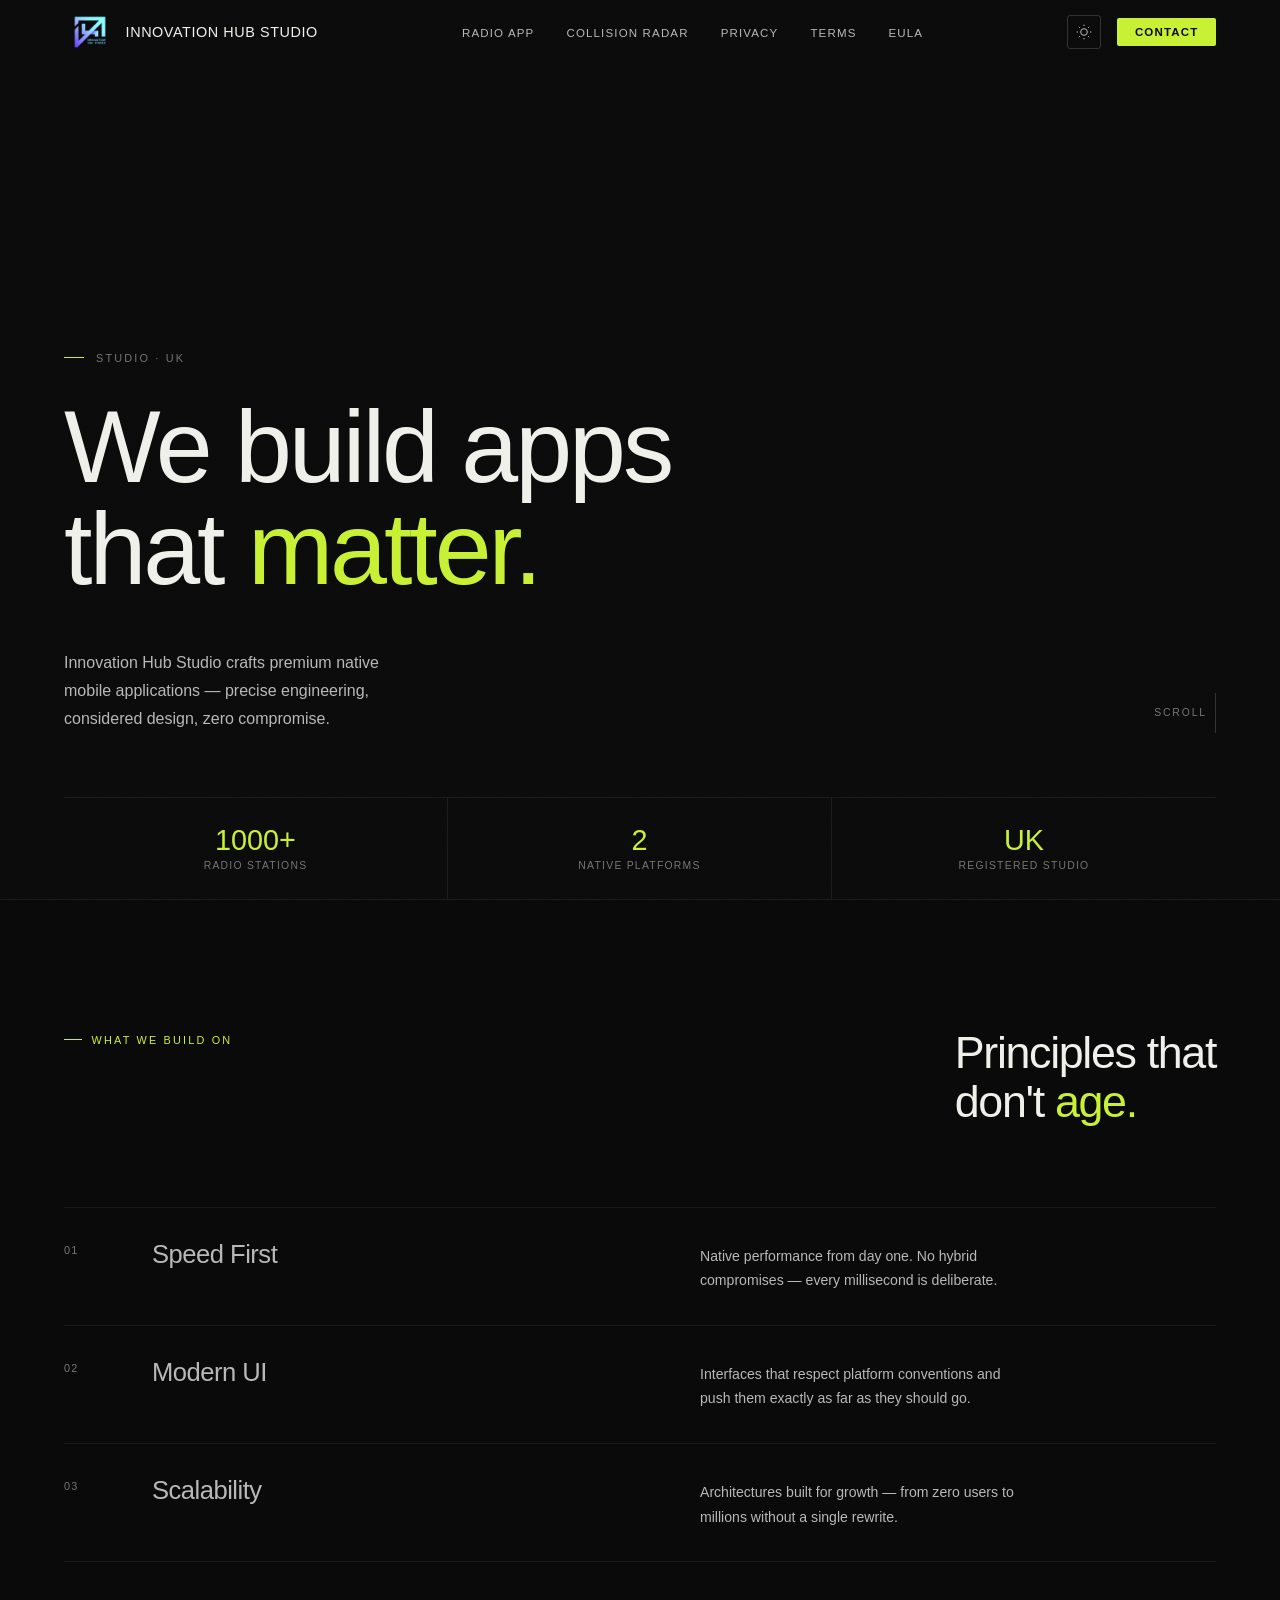
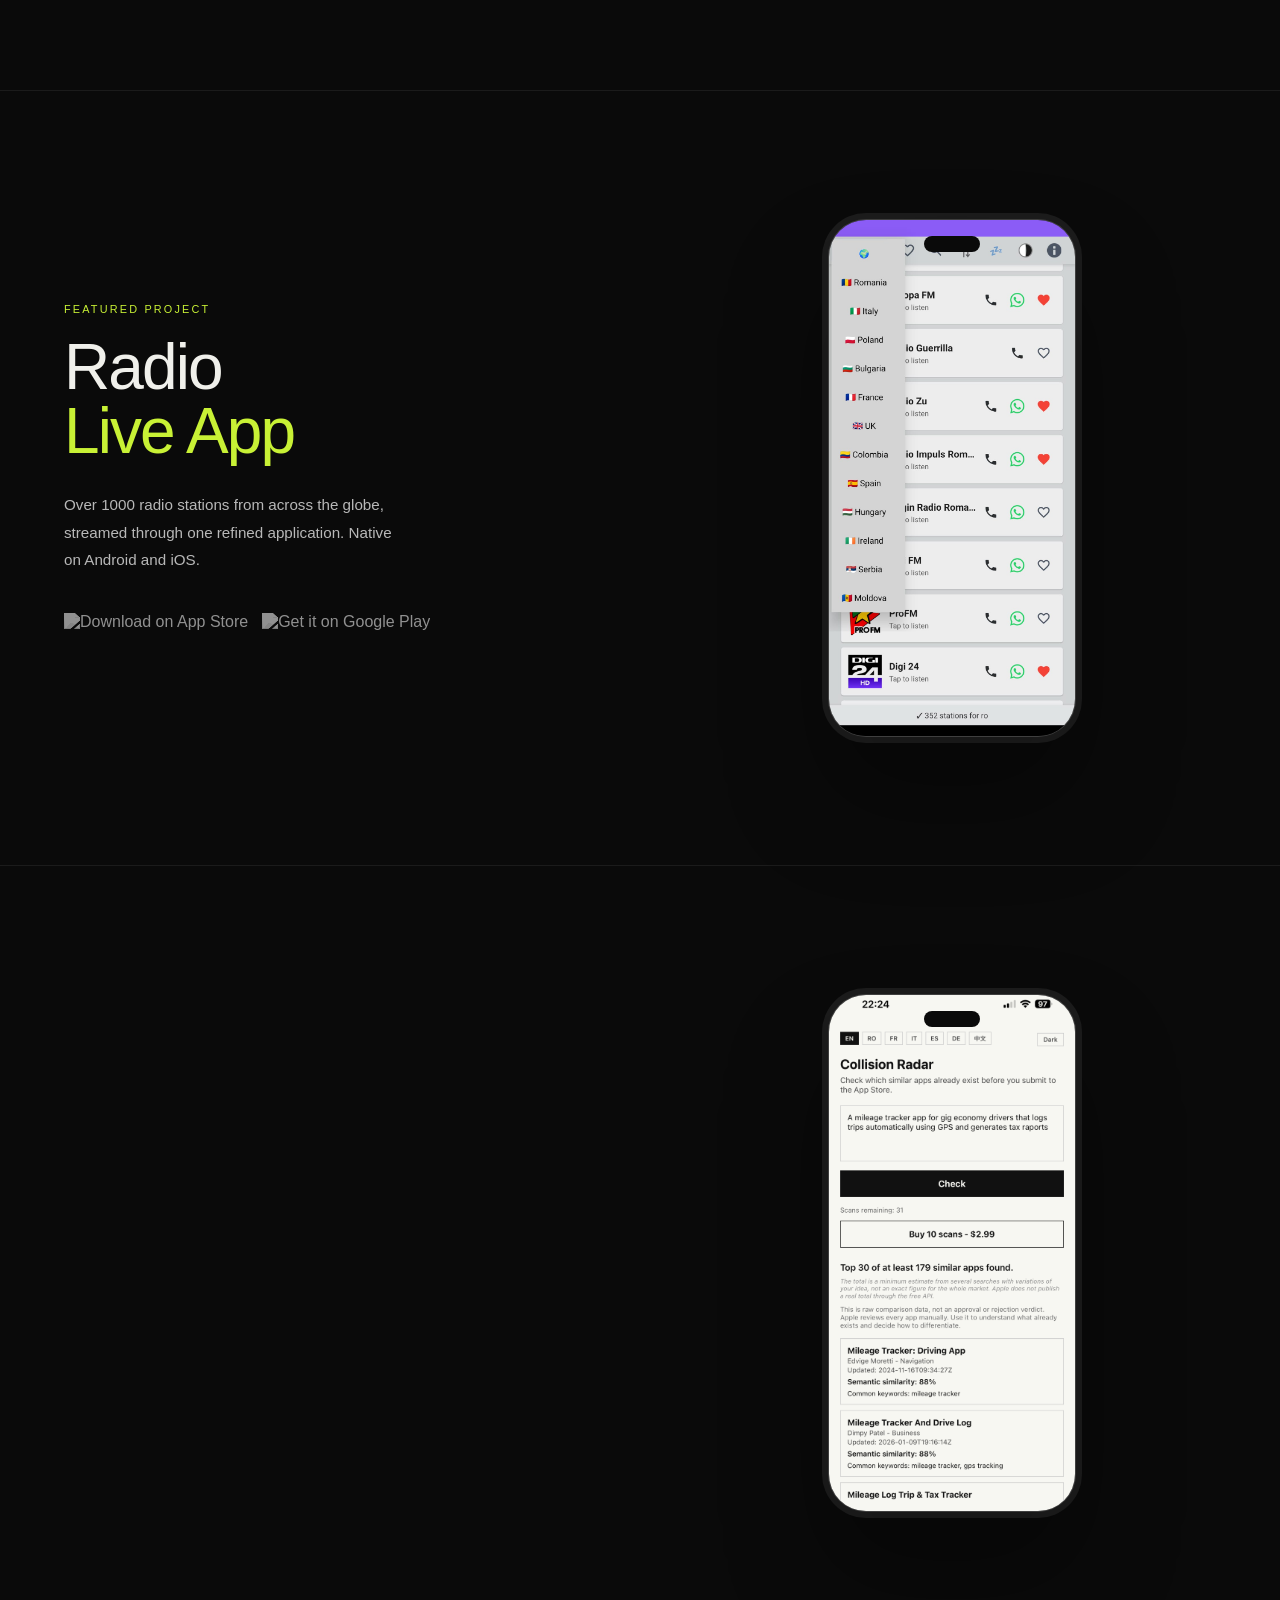
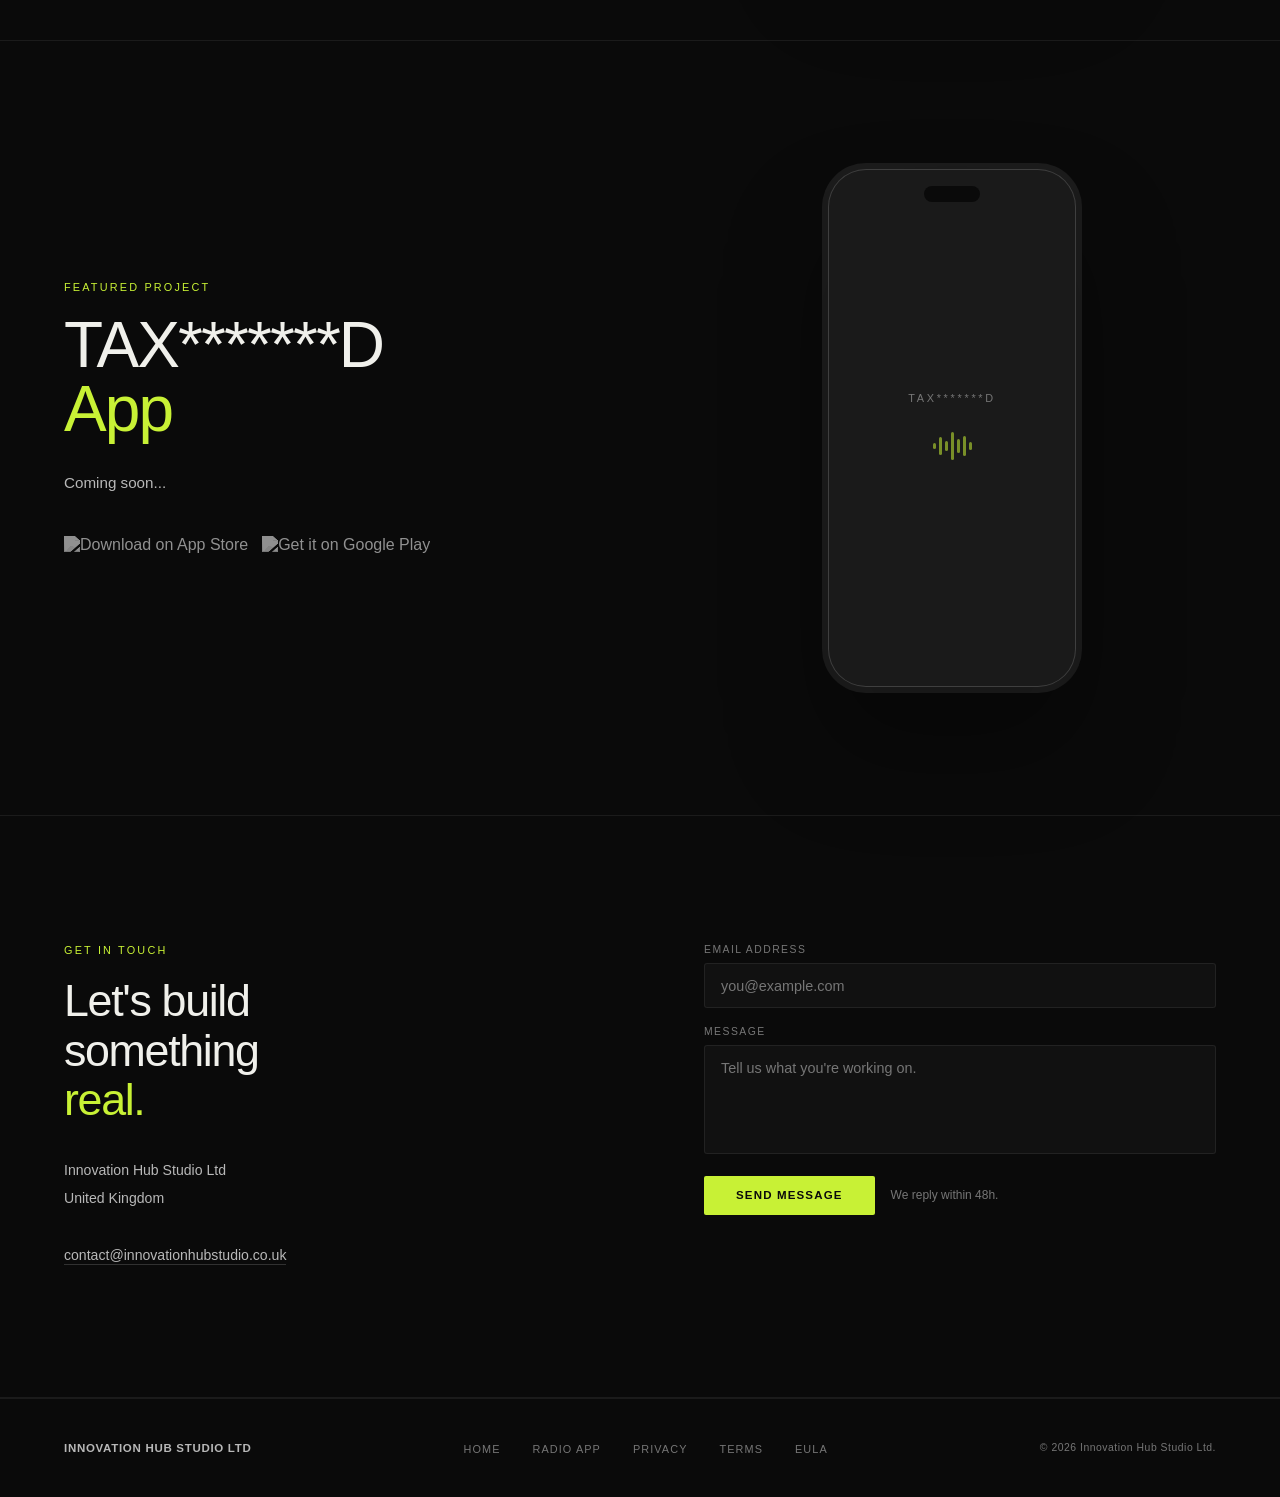
==== commit a481e7c7: "Update index.html" ====
--- a/index.html
+++ b/index.html
@@ -610,7 +610,7 @@
 </section>
 
 <!-- APP SHOWCASE -->
-<section class="section" id="app" aria-label="RadioLive App">
+<section class="section" id="app-radiolive" aria-label="RadioLive App">
   <div class="container">
     <div class="showcase">
       <div class="r">
@@ -645,26 +645,28 @@
   </div>
 </section>
 
-<!-- APP SHOWCASE Col*********R-->
-<section class="section" id="app" aria-label="Col********R">
+<!-- APP SHOWCASE Collision Radar-->
+<section class="section" id="app-collision" aria-label="Collision Radar">
   <div class="container">
     <div class="showcase">
       <div class="r">
         <p class="app-label">Featured project</p>
-        <h2 class="app-name">Col*********R<br><span class="hl">App</span></h2>
+        <h2 class="app-name">Collision Radar<br><span class="hl">App</span></h2>
         <p class="app-desc">
-          Coming soon...
+          
         </p>
         <div class="app-badges">
-          <a href="#"><img src="https://upload.wikimedia.org/wikipedia/commons/3/3c/Download_on_the_App_Store_Badge.svg" alt="Download on App Store" target="_blank"></a>
-          <a href="#"><img src="https://upload.wikimedia.org/wikipedia/commons/7/78/Google_Play_Store_badge_EN.svg" alt="Get it on Google Play" target="_blank"></a>
+          <a href="https://apps.apple.com/us/app/collision-radar/id6790017069"><img src="https://upload.wikimedia.org/wikipedia/commons/3/3c/Download_on_the_App_Store_Badge.svg" alt="Download on App Store" target="_blank"></a>
+          <a href="https://play.google.com/store/apps/details?id=com.innovationhubstudio.collisionradar"><img src="https://upload.wikimedia.org/wikipedia/commons/7/78/Google_Play_Store_badge_EN.svg" alt="Get it on Google Play" target="_blank"></a>
         </div>
       </div>
       <div class="phone-outer r r-d1">
         <div class="phone-frame">
           <div class="phone-notch"></div>
+           <img src="images/IMG_2870.PNG" alt="Collision Radar App screenshot"
+      onerror="this.style.display='none';this.nextElementSibling.style.display='flex'">
           <div class="phone-fallback" style="display:flex;">
-            <span class="phone-fallback-name">Col*********R</span>
+            <span class="phone-fallback-name">Collision Radar</span>
             <div class="waveform">
               <span style="height:6px"></span><span style="height:18px"></span>
               <span style="height:10px"></span><span style="height:28px"></span>
@@ -679,7 +681,7 @@
 </section>
 
 <!-- APP SHOWCASE Tax*******D-->
-<section class="section" id="app" aria-label="Tax******D">
+<section class="section" id="app-tax" aria-label="Tax******D">
   <div class="container">
     <div class="showcase">
       <div class="r">
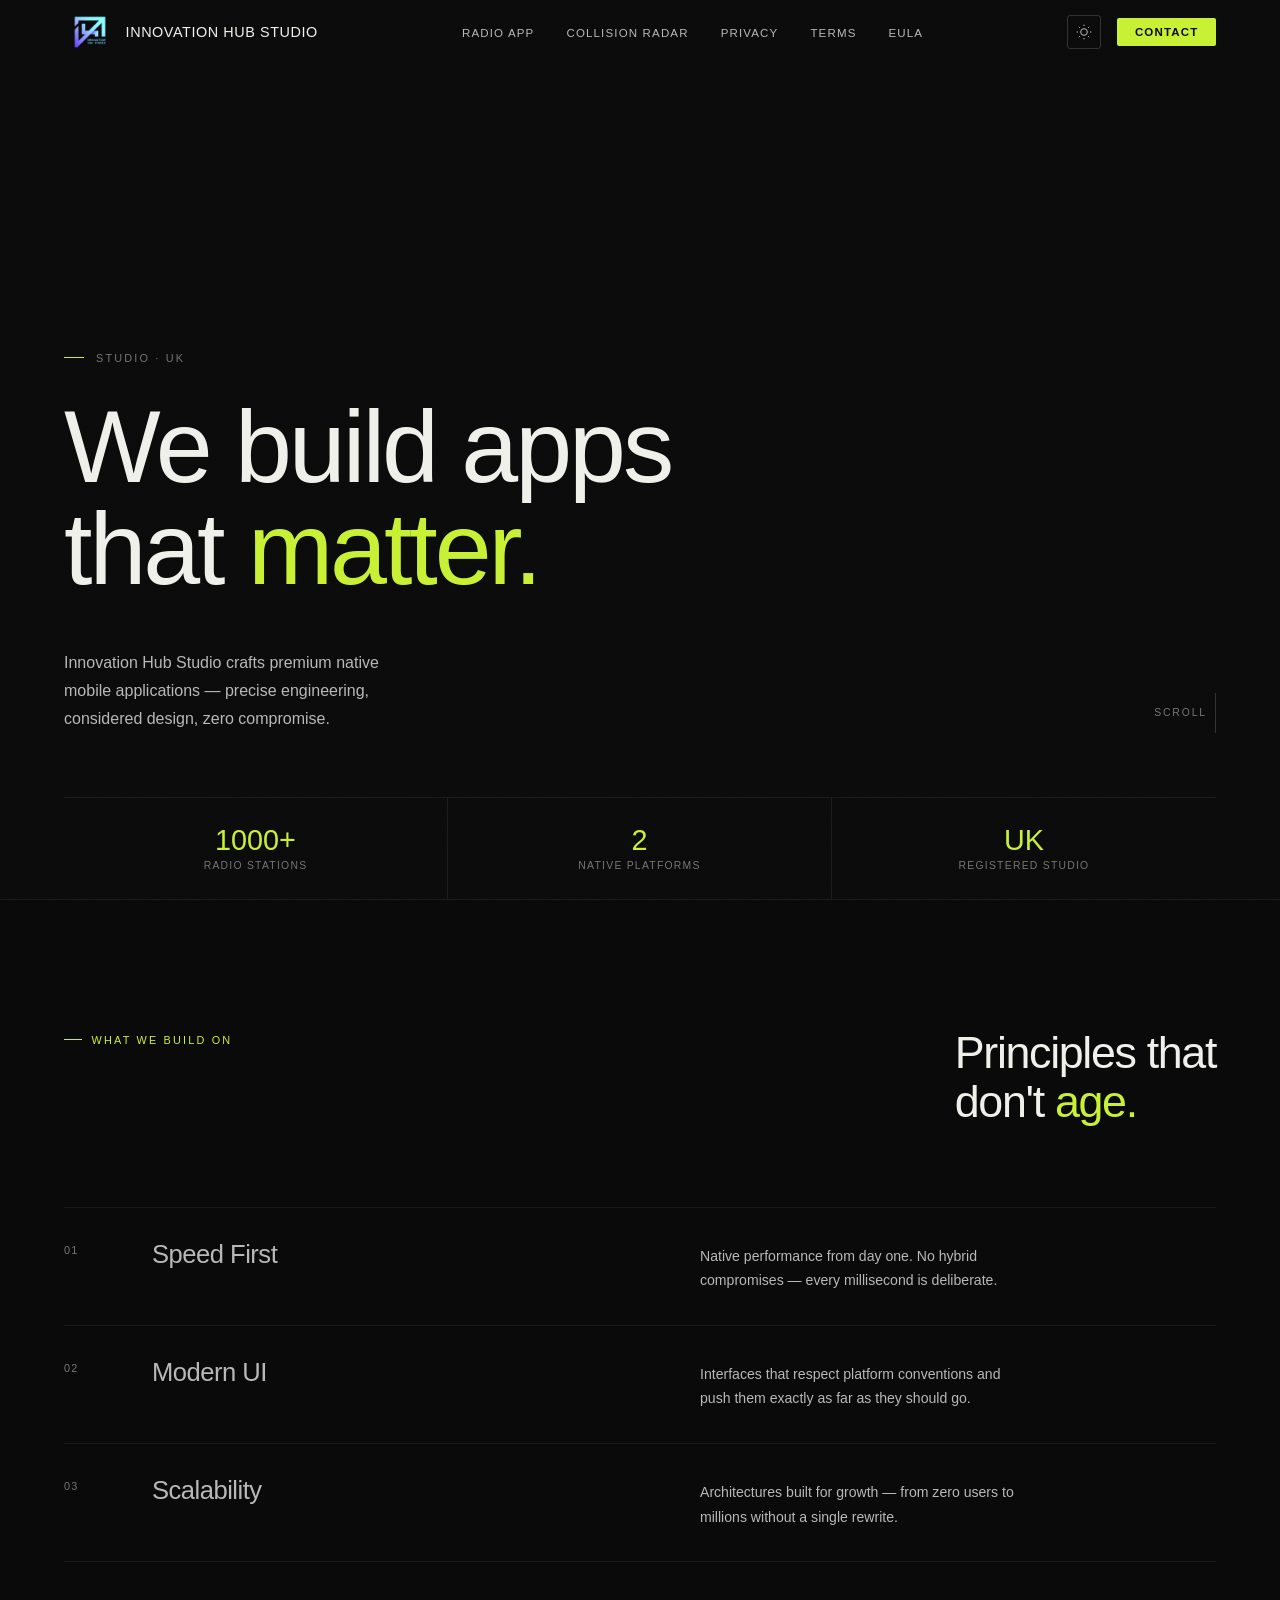
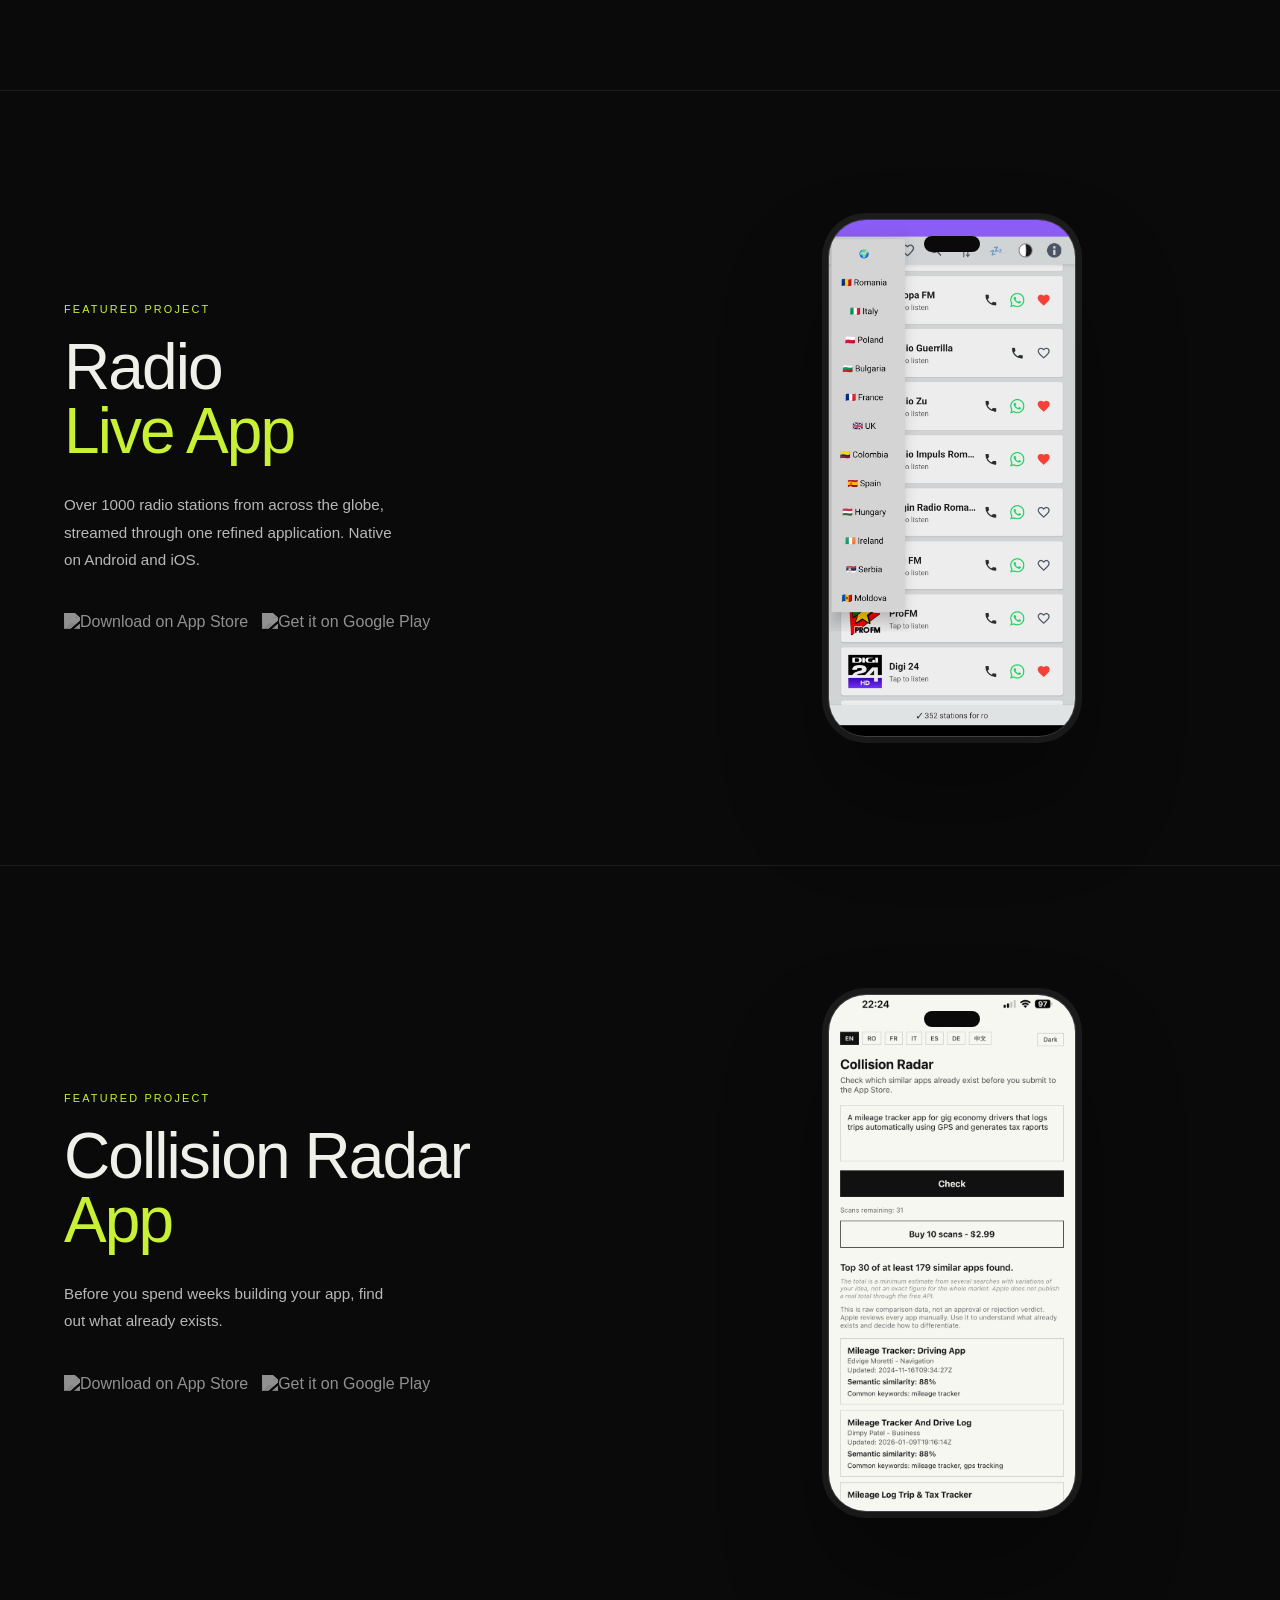
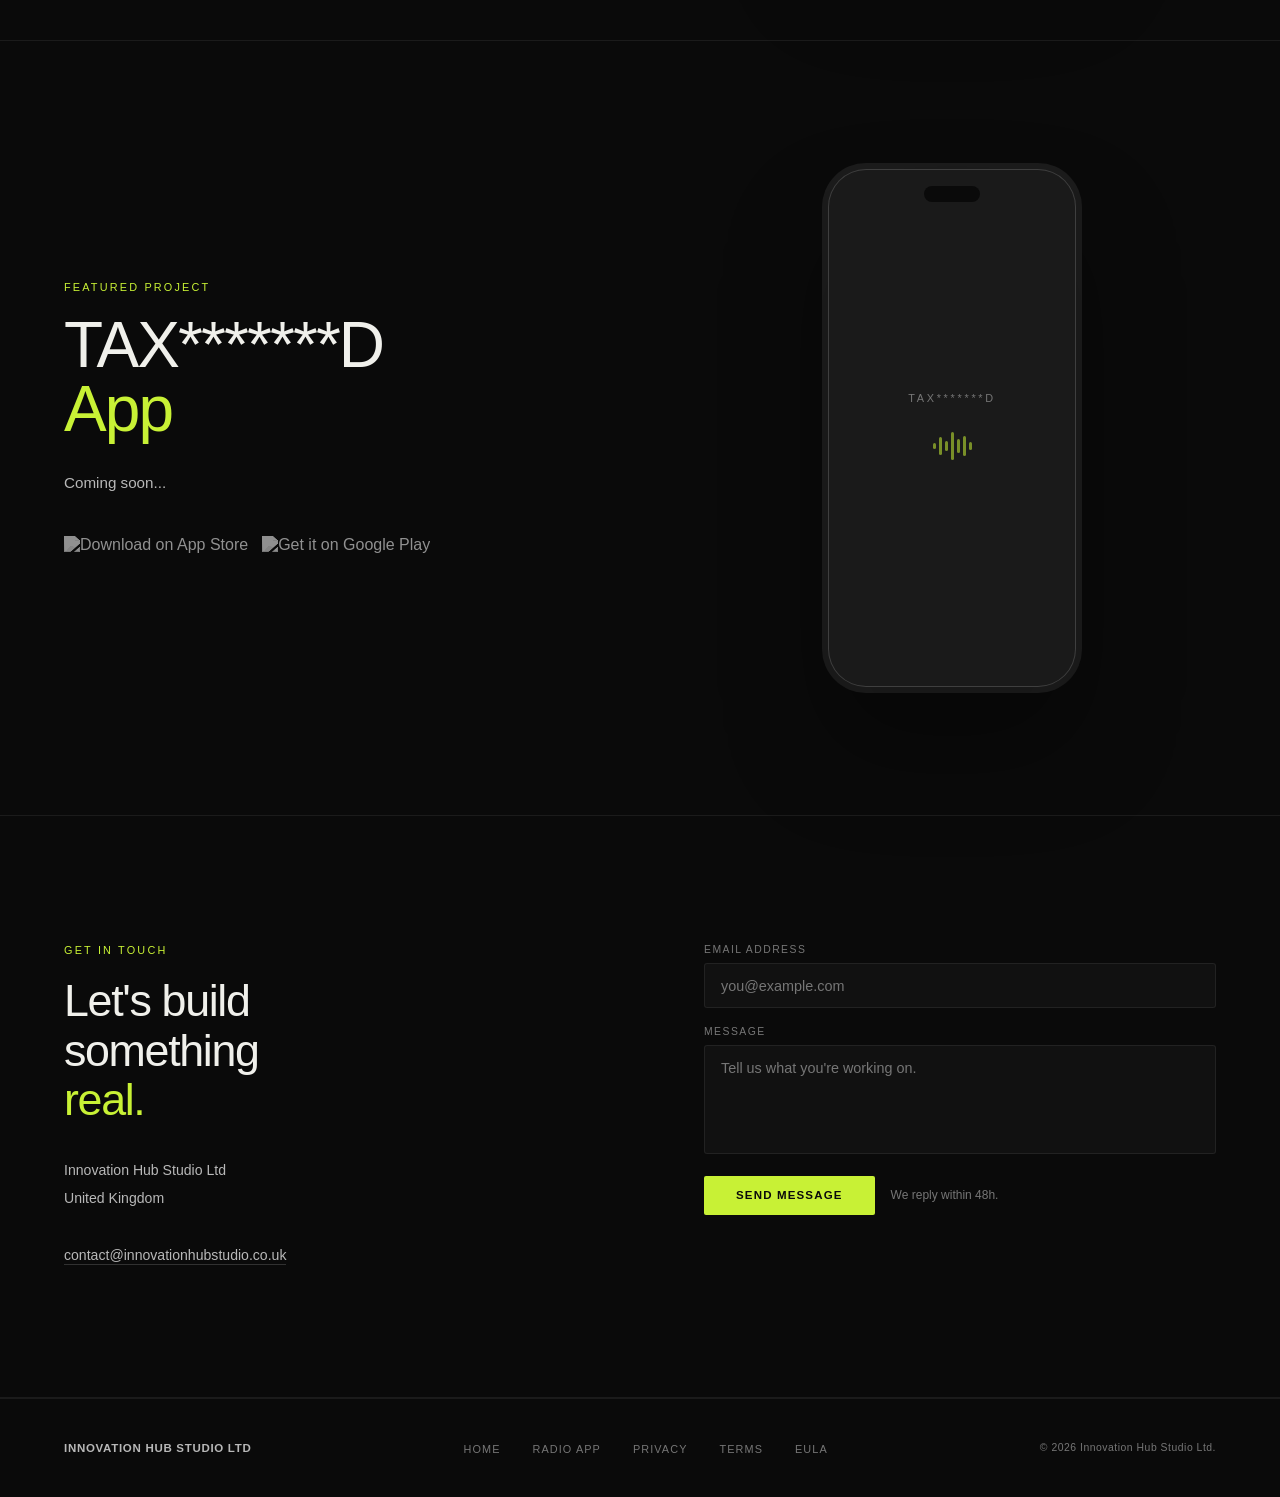
==== commit e8a22c30: "Update index.html" ====
--- a/index.html
+++ b/index.html
@@ -653,7 +653,7 @@
         <p class="app-label">Featured project</p>
         <h2 class="app-name">Collision Radar<br><span class="hl">App</span></h2>
         <p class="app-desc">
-          
+          Before you spend weeks building your app, find out what already exists.
         </p>
         <div class="app-badges">
           <a href="https://apps.apple.com/us/app/collision-radar/id6790017069"><img src="https://upload.wikimedia.org/wikipedia/commons/3/3c/Download_on_the_App_Store_Badge.svg" alt="Download on App Store" target="_blank"></a>
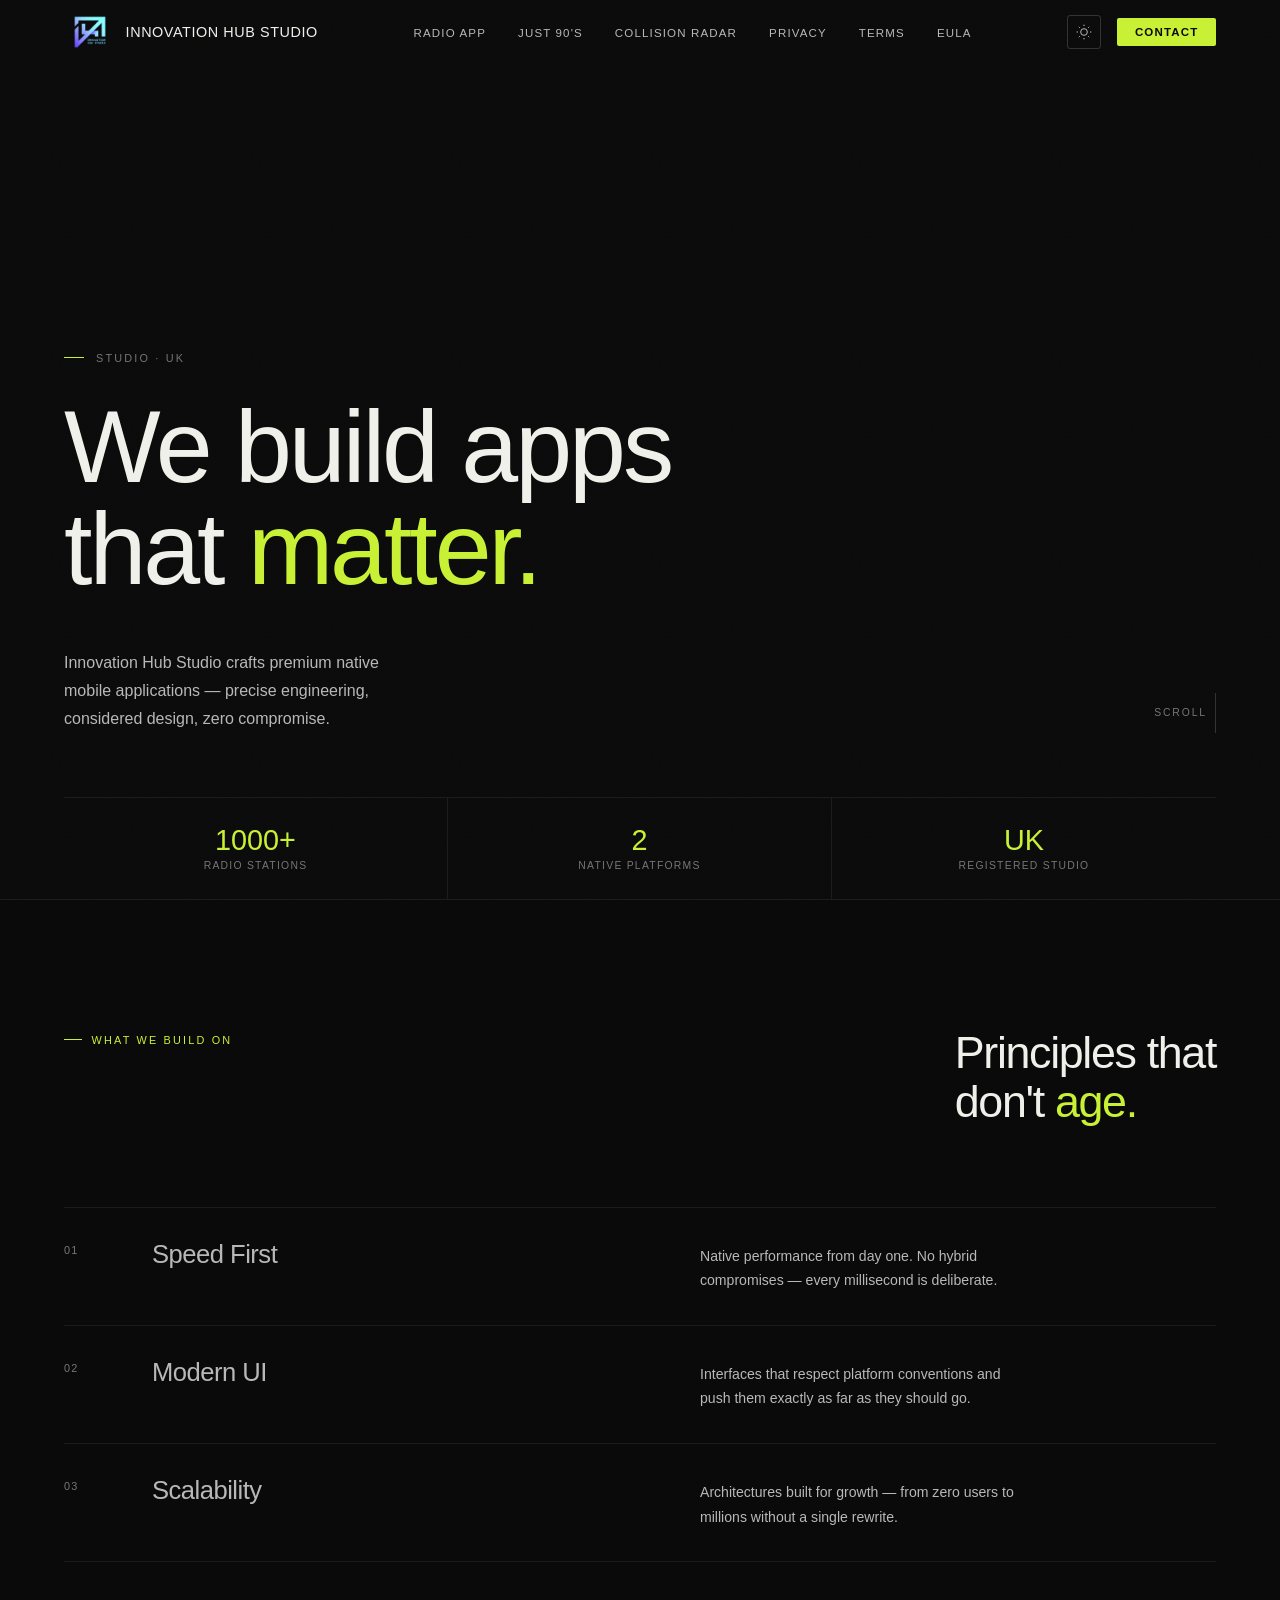
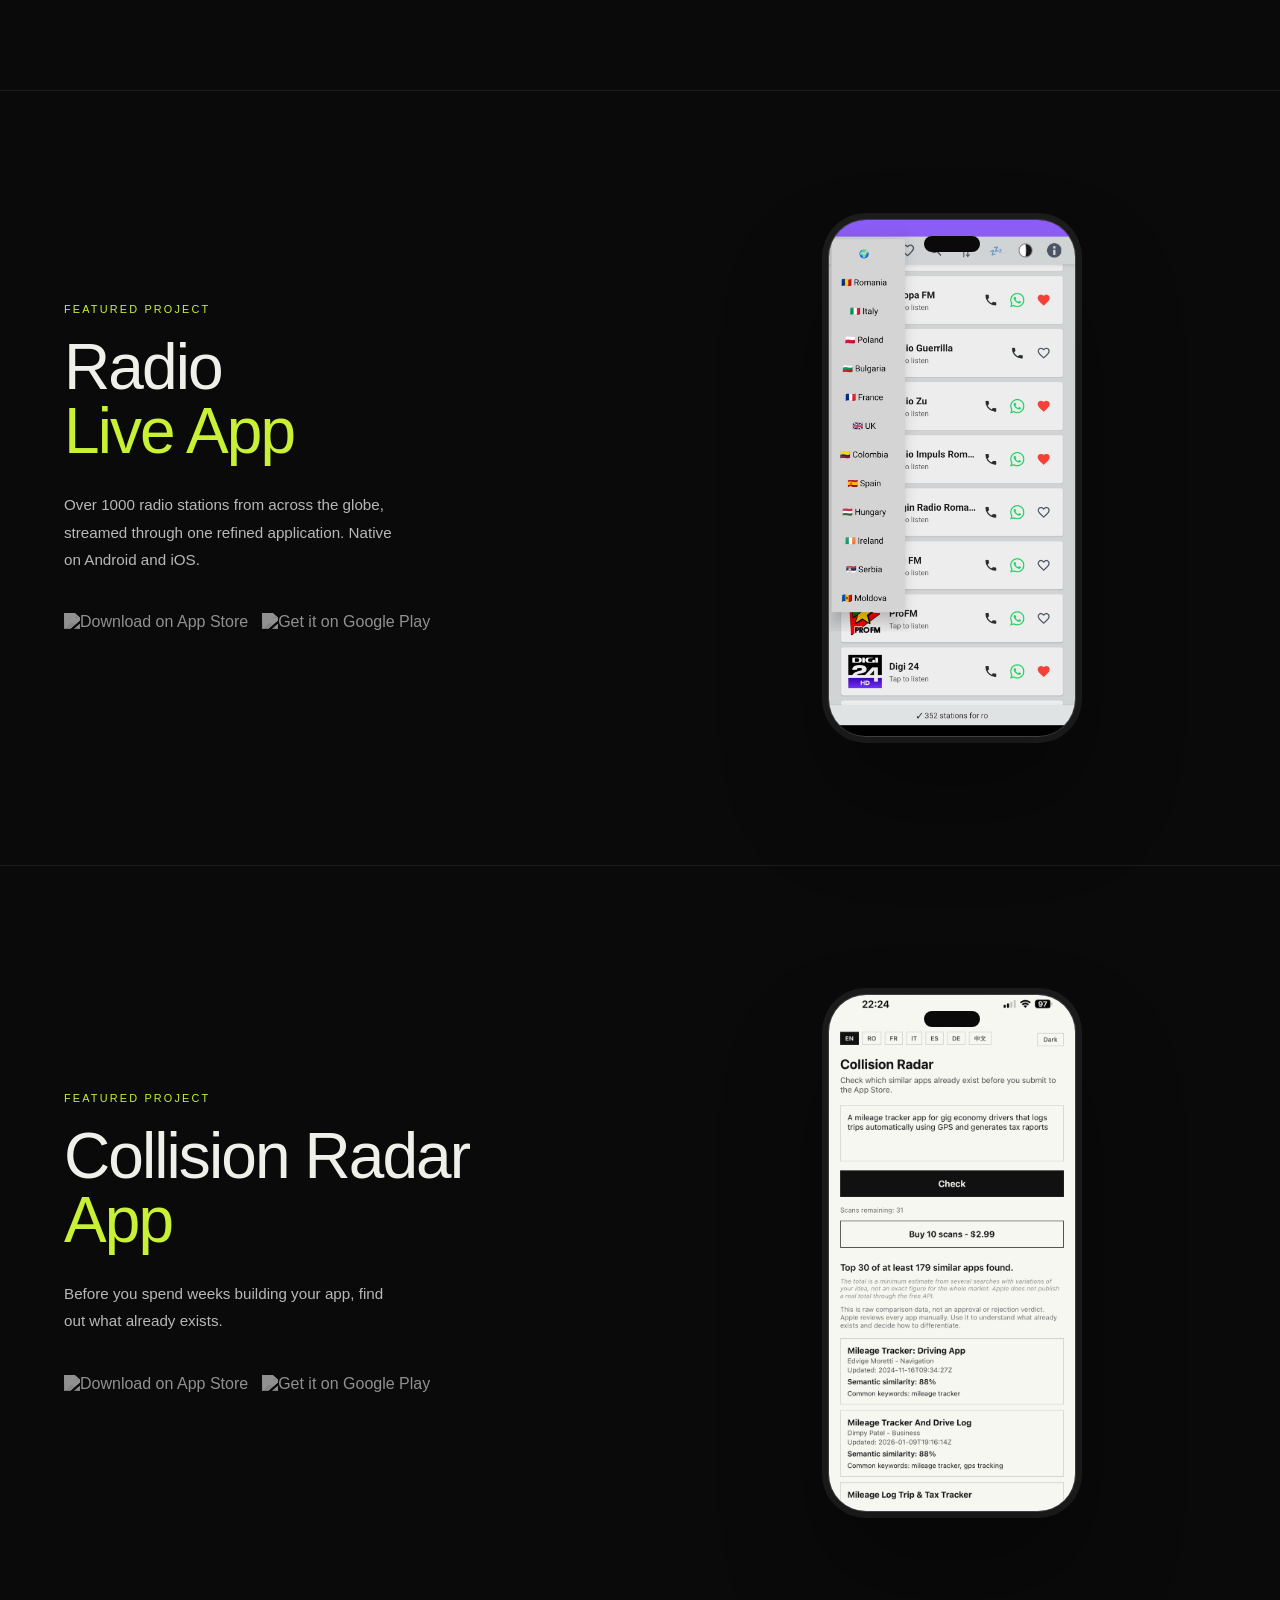
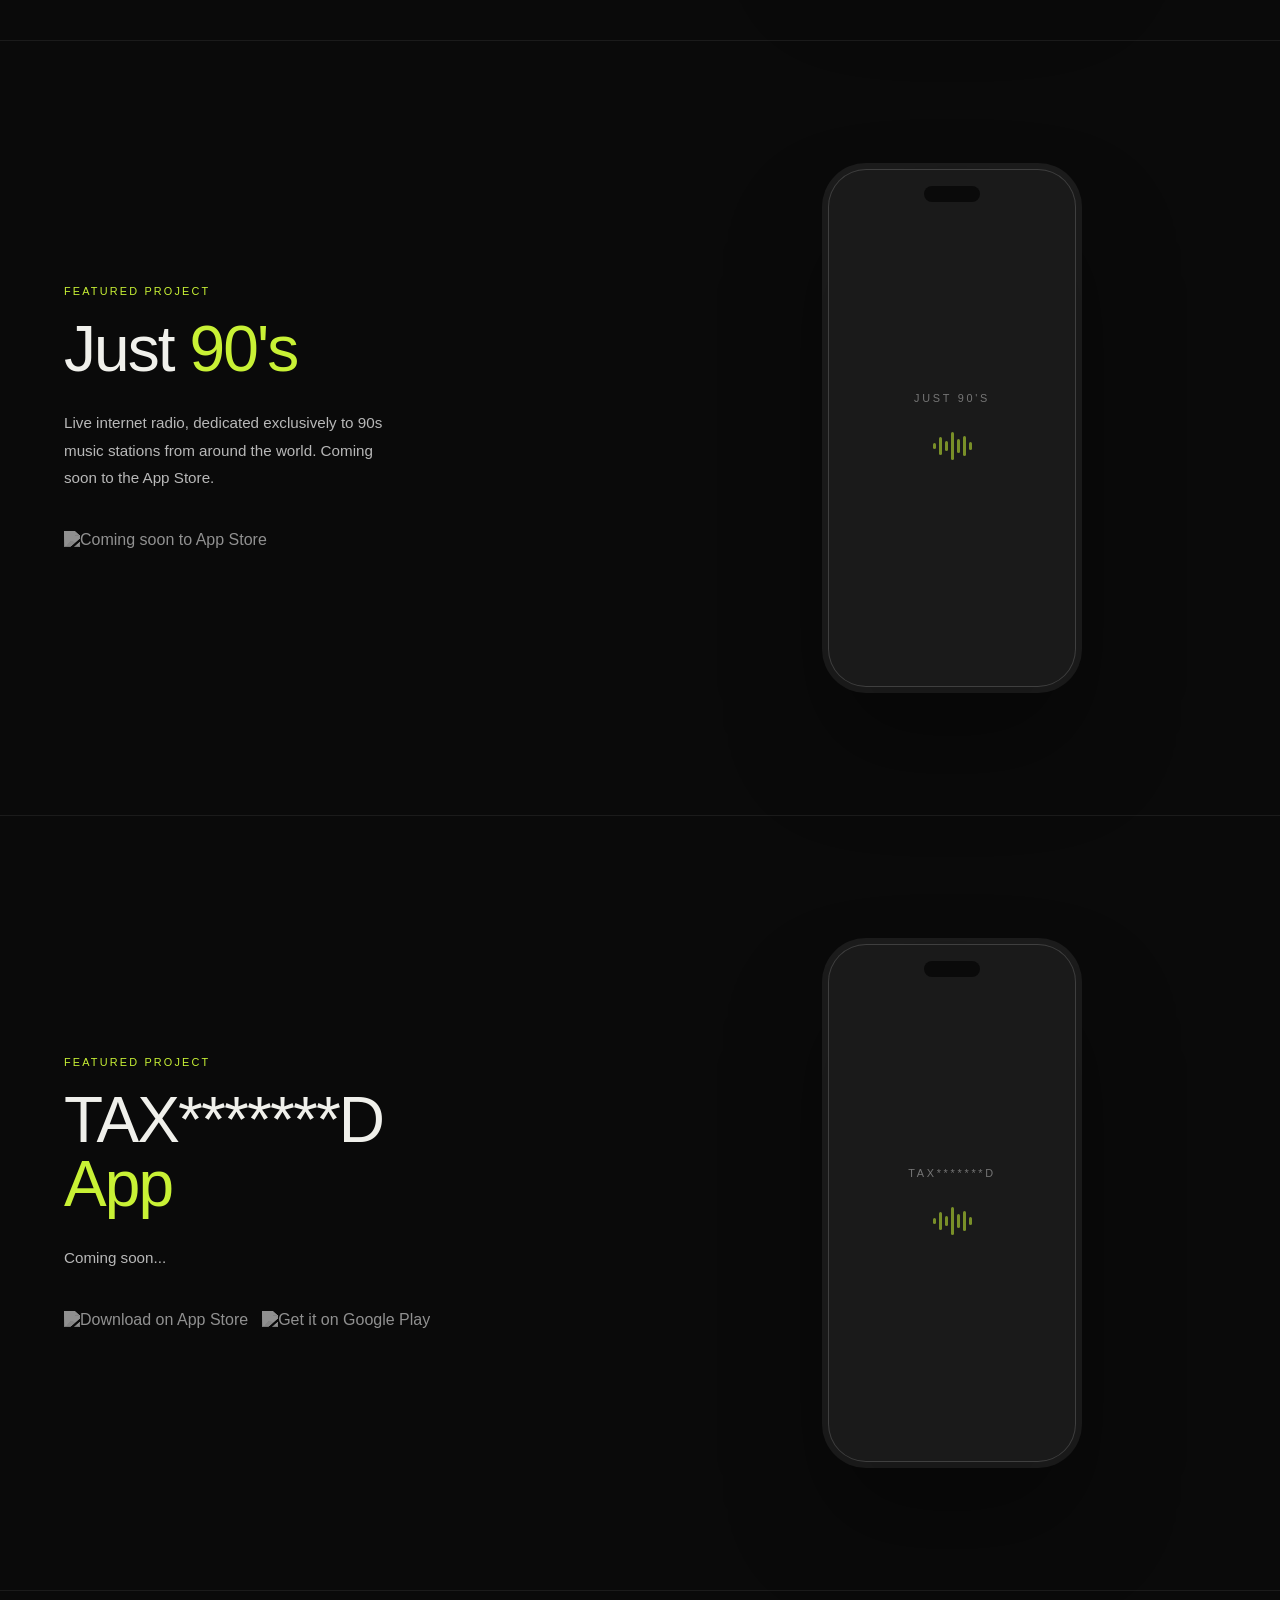
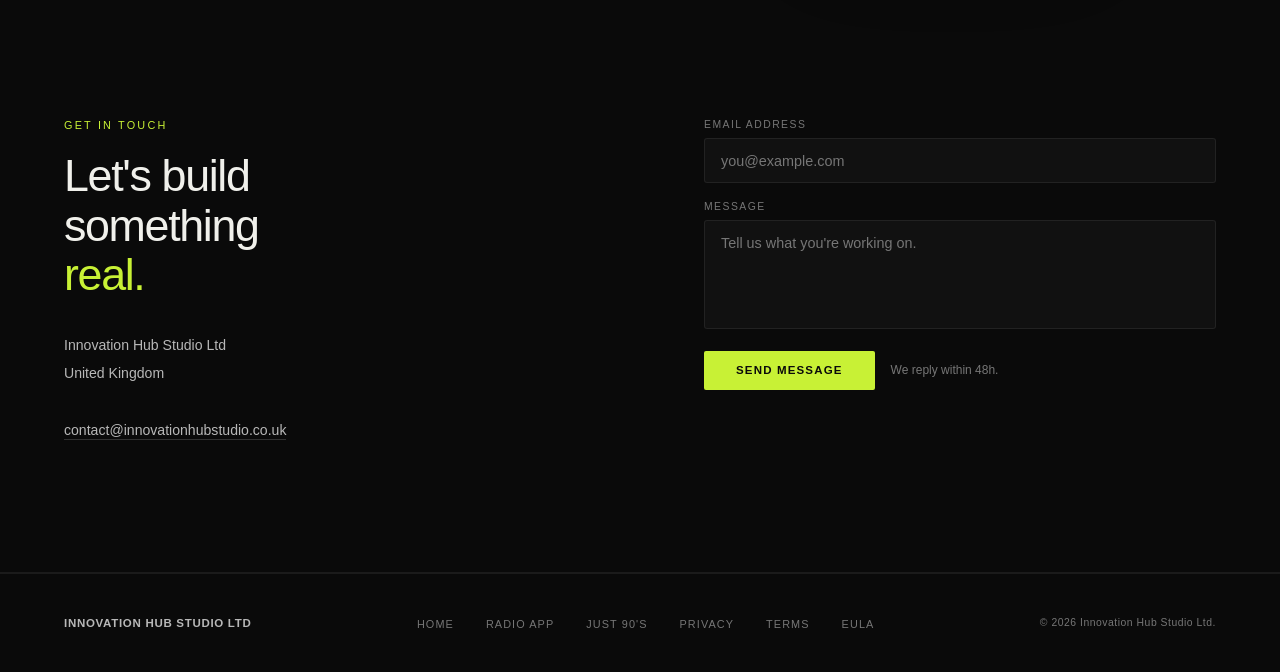
==== commit 88e08be8: "Update index.html added just 90's" ====
--- a/index.html
+++ b/index.html
@@ -520,6 +520,7 @@
     <a href="index.html" class="nav-logo" style="display:flex;align-items:center;gap:0.6rem;"><img src="images/logo3transparent.png" alt="Innovation Hub Studio" style="height:52px;width:auto;display:block;">INNOVATION HUB STUDIO</a>
     <ul class="nav-links">
       <li><a href="radio-app.html">Radio App</a></li>
+      <li><a href="just90s.html">Just 90's</a></li>
       <li><a href="collision-radar.html">Collision Radar</a></li>
       <li><a href="privacy.html">Privacy</a></li>
       <li><a href="terms.html">Terms</a></li>
@@ -543,6 +544,7 @@
 <!-- Mobile overlay -->
 <div class="nav-mobile" id="navMobile" aria-label="Mobile navigation">
   <a href="radio-app.html" onclick="closeMob()">Radio App</a>
+  <a href="just90s.html"   onclick="closeMob()">Just 90's</a>
   <a href="privacy.html"   onclick="closeMob()">Privacy</a>
   <a href="terms.html"     onclick="closeMob()">Terms</a>
   <a href="eula.html"      onclick="closeMob()">EULA</a>
@@ -680,6 +682,39 @@
   </div>
 </section>
 
+<!--APP SHOWCASE JUST 90'S-->
+<section class="section" id="app-just90s" aria-label="Just 90's">
+  <div class="container">
+    <div class="showcase">
+      <div class="r">
+        <p class="app-label">Featured project</p>
+        <h2 class="app-name">Just <span class="hl">90's</span></h2>
+        <p class="app-desc">
+          Live internet radio, dedicated exclusively to 90s music stations
+          from around the world. Coming soon to the App Store.
+        </p>
+        <div class="app-badges">
+          <a href="just90s.html"><img src="https://upload.wikimedia.org/wikipedia/commons/3/3c/Download_on_the_App_Store_Badge.svg" alt="Coming soon to App Store"></a>
+        </div>
+      </div>
+      <div class="phone-outer r r-d1">
+        <div class="phone-frame">
+          <div class="phone-notch"></div>
+          <div class="phone-fallback" style="display:flex;">
+            <span class="phone-fallback-name">Just 90's</span>
+            <div class="waveform">
+              <span style="height:6px"></span><span style="height:18px"></span>
+              <span style="height:10px"></span><span style="height:28px"></span>
+              <span style="height:14px"></span><span style="height:20px"></span>
+              <span style="height:8px"></span>
+            </div>
+          </div>
+        </div>
+      </div>
+    </div>
+  </div>
+</section>
+
 <!-- APP SHOWCASE Tax*******D-->
 <section class="section" id="app-tax" aria-label="Tax******D">
   <div class="container">
@@ -755,6 +790,7 @@
     <ul class="footer-links">
       <li><a href="index.html">Home</a></li>
       <li><a href="radio-app.html">Radio App</a></li>
+      <li><a href="just90s.html">Just 90's</a></li>
       <li><a href="privacy.html">Privacy</a></li>
       <li><a href="terms.html">Terms</a></li>
       <li><a href="eula.html">EULA</a></li>
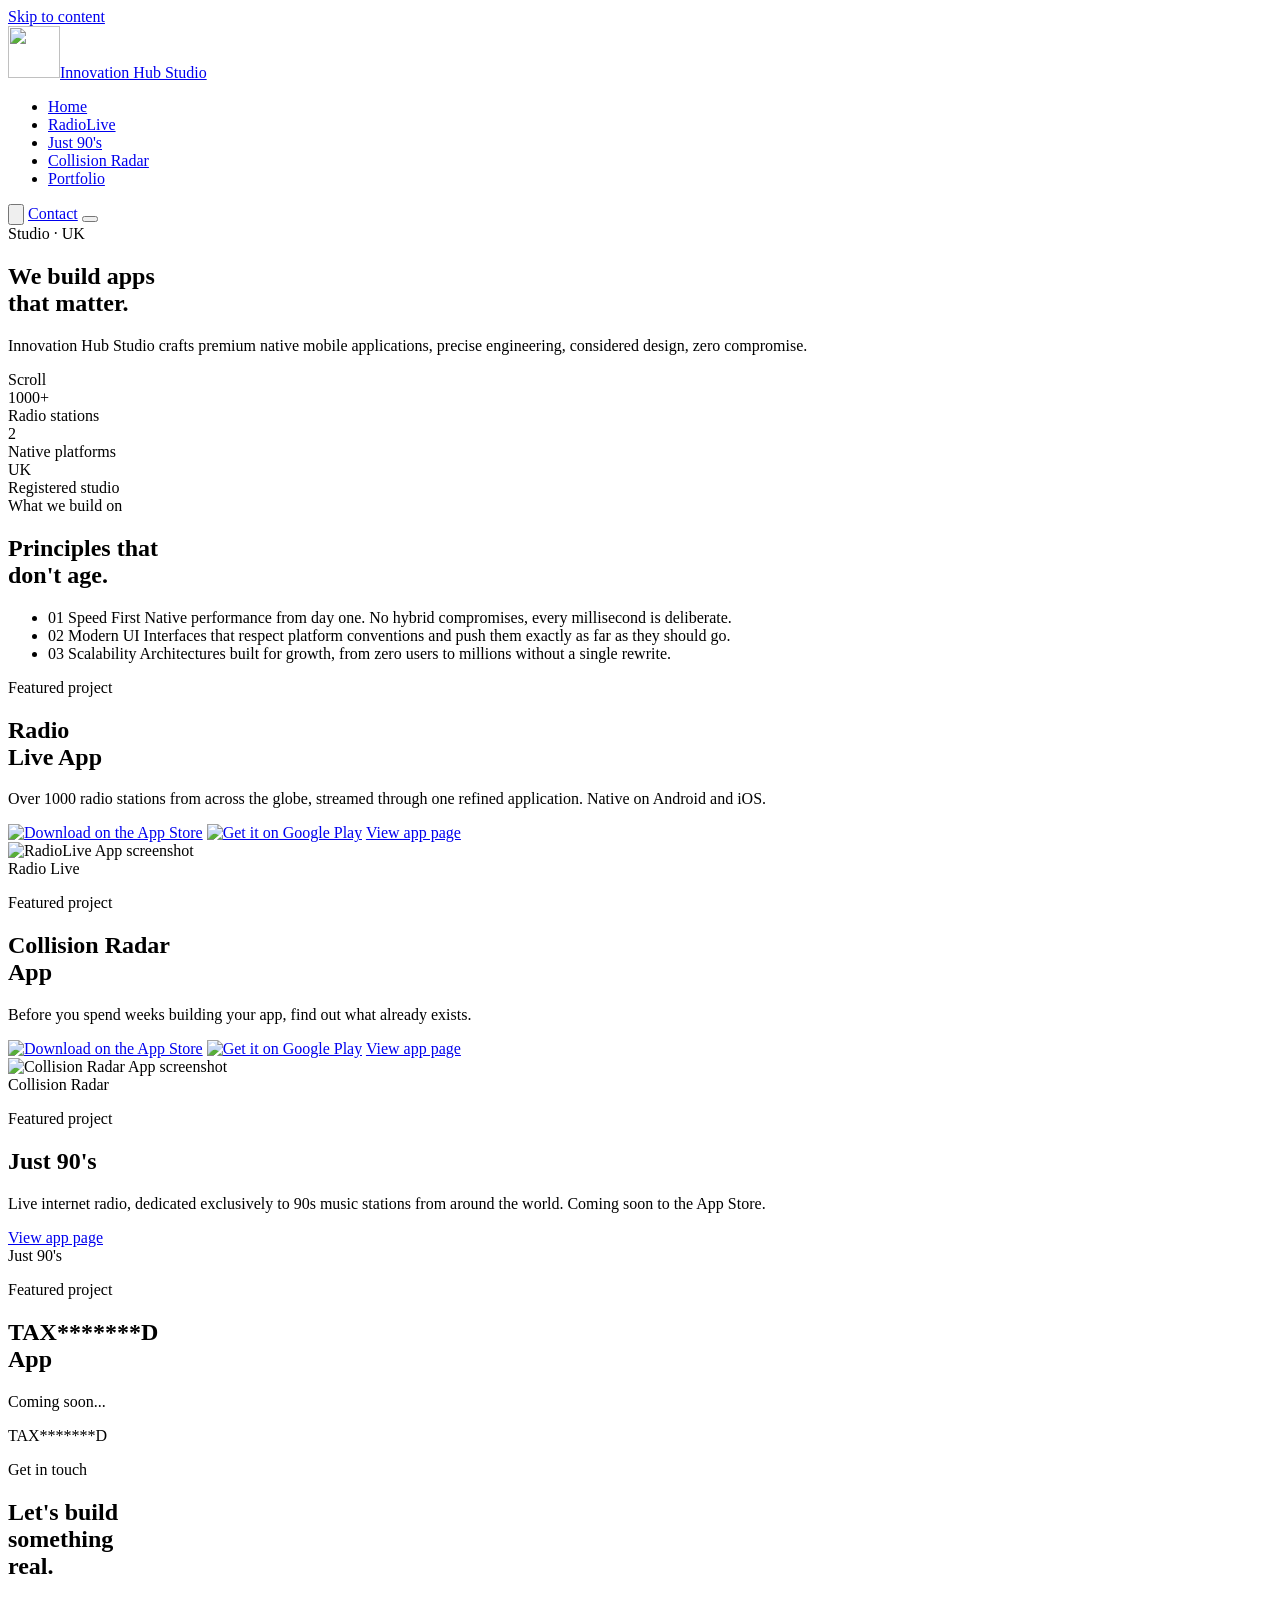
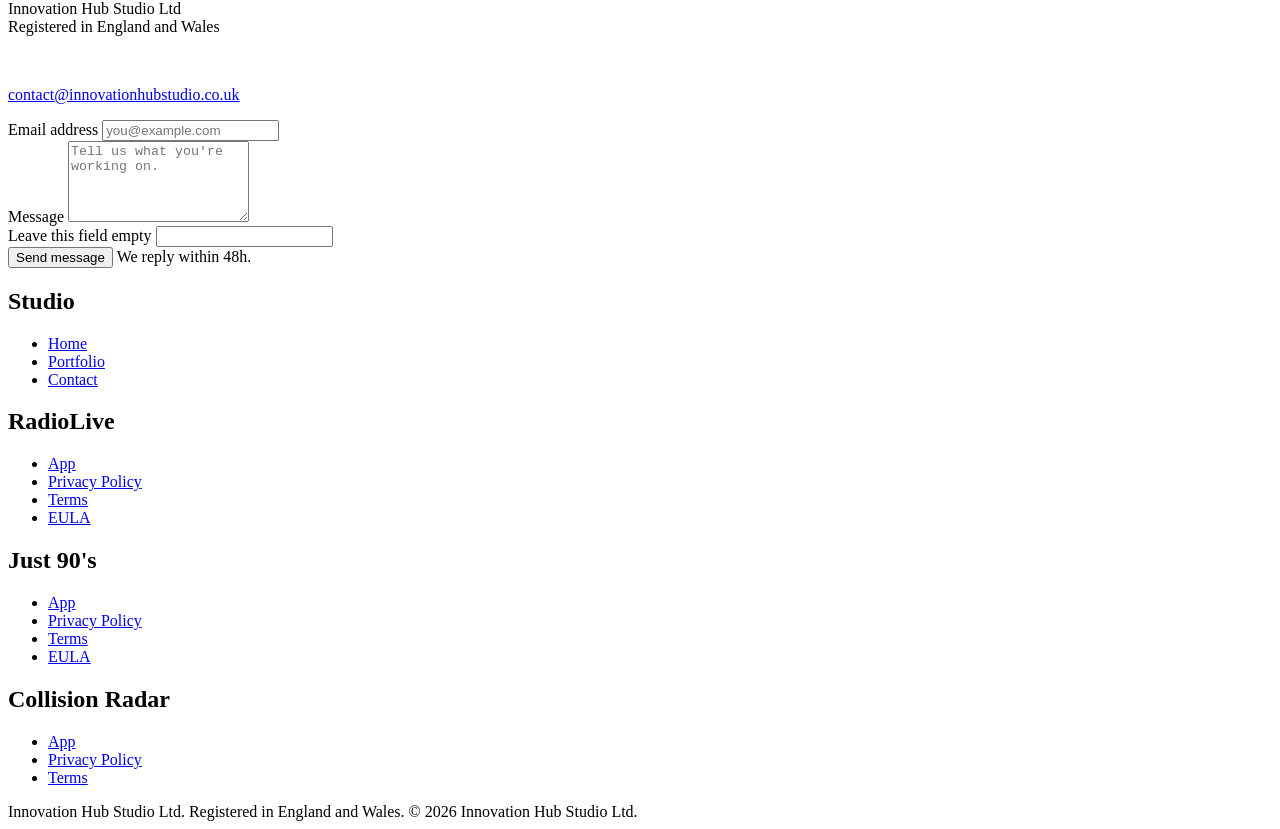
==== commit e887f2ec: "Add files via upload" ====
--- a/index.html
+++ b/index.html
@@ -3,555 +3,57 @@
 <head>
 <meta charset="UTF-8">
 <meta name="viewport" content="width=device-width, initial-scale=1.0">
-<title>Innovation Hub Studio</title>
-<meta name="description" content="Innovation Hub Studio — premium mobile applications for Android and iOS.">
-<style>
-/* ─────────────────────────────────────────
-   TOKENS — dark (default)
-───────────────────────────────────────── */
-:root {
-  --accent: #c8f135;
-  --ease:   cubic-bezier(0.16, 1, 0.3, 1);
-  --mono:   Arial, Helvetica, sans-serif;
-  --sans:   Arial, Helvetica, sans-serif;
-}
-
-[data-theme="dark"] {
-  --bg:       #0a0a0a;
-  --bg-2:     #111111;
-  --bg-3:     #1a1a1a;
-  --line:     rgba(255,255,255,0.07);
-  --line-hi:  rgba(255,255,255,0.16);
-  --fg:       #f0f0eb;
-  --fg-2:     #b8b8b8;
-  --fg-3:     #767676;
-  --nav-bg:   rgba(10,10,10,0.92);
-}
-
-[data-theme="light"] {
-  --bg:       #f4f4f0;
-  --bg-2:     #ebebeb;
-  --bg-3:     #e0e0e0;
-  --line:     rgba(0,0,0,0.09);
-  --line-hi:  rgba(0,0,0,0.2);
-  --fg:       #111111;
-  --fg-2:     #444444;
-  --fg-3:     #626262;
-  --nav-bg:   rgba(244,244,240,0.92);
-  --accent:   #111111;
-}
-
-/* ─────────────────────────────────────────
-   RESET & BASE
-───────────────────────────────────────── */
-*, *::before, *::after { margin:0; padding:0; box-sizing:border-box; }
-html { scroll-behavior:smooth; }
-body {
-  font-family: var(--sans);
-  background: var(--bg);
-  color: var(--fg);
-  overflow-x: hidden;
-  -webkit-font-smoothing: antialiased;
-  transition: background 0.3s, color 0.3s;
-}
-a { color:inherit; text-decoration:none; }
-img { display:block; max-width:100%; }
-
-/* noise */
-body::before {
-  content:''; position:fixed; inset:0; z-index:0; pointer-events:none;
-  background-image:url("data:image/svg+xml,%3Csvg xmlns='http://www.w3.org/2000/svg' width='200' height='200'%3E%3Cfilter id='n'%3E%3CfeTurbulence type='fractalNoise' baseFrequency='0.75' numOctaves='4' stitchTiles='stitch'/%3E%3C/filter%3E%3Crect width='200' height='200' filter='url(%23n)' opacity='0.022'/%3E%3C/svg%3E");
-}
-
-/* ─────────────────────────────────────────
-   NAV
-───────────────────────────────────────── */
-nav {
-  position:fixed; top:0; left:0; right:0; z-index:900;
-  height:64px;
-  display:flex; align-items:center;
-  padding:0 5%;
-  border-bottom:1px solid transparent;
-  transition: transform 0.38s var(--ease), border-color 0.3s, background 0.3s;
-}
-nav.scrolled {
-  background: var(--nav-bg);
-  backdrop-filter: blur(14px);
-  -webkit-backdrop-filter: blur(14px);
-  border-color: var(--line);
-}
-nav.hide { transform:translateY(-100%); }
-
-.nav-inner {
-  max-width:1280px; margin:0 auto; width:100%;
-  display:flex; align-items:center; justify-content:space-between; gap:2rem;
-}
-
-/* logo */
-.nav-logo {
-  font-family: var(--mono);
-  font-weight: 400;
-  font-size: 0.9rem;
-  letter-spacing: 0.04em;
-  text-transform: uppercase;
-  color: var(--fg);
-  white-space: nowrap;
-}
-.nav-logo .dot { color: var(--accent); }
-.nav-logo img { display:block; height:40px; width:auto; }
-
-/* links — single set, no duplication */
-.nav-links {
-  list-style:none;
-  display:flex; align-items:center; gap:2rem;
-}
-.nav-links a {
-  font-family: var(--mono);
-  font-size: 0.72rem;
-  font-weight: 400;
-  letter-spacing: 0.1em;
-  text-transform: uppercase;
-  color: var(--fg-2);
-  transition: color 0.2s;
-}
-.nav-links a:hover { color: var(--fg); }
-
-/* right side: theme toggle + cta */
-.nav-right {
-  display:flex; align-items:center; gap:1rem;
-}
-
-.theme-toggle {
-  width:34px; height:34px;
-  border:1px solid var(--line-hi);
-  border-radius:3px;
-  background: transparent;
-  cursor:pointer;
-  display:flex; align-items:center; justify-content:center;
-  transition: border-color 0.2s, background 0.2s;
-  flex-shrink:0;
-}
-.theme-toggle:hover { border-color: var(--fg-2); }
-.theme-toggle svg { width:16px; height:16px; stroke:var(--fg-2); fill:none; stroke-width:1.5; }
-
-.nav-cta {
-  font-family: var(--mono);
-  font-size: 0.72rem;
-  font-weight: 600;
-  letter-spacing: 0.1em;
-  text-transform: uppercase;
-  color: var(--bg);
-  background: var(--accent);
-  padding: 0.5rem 1.1rem;
-  border-radius: 2px;
-  white-space: nowrap;
-  transition: opacity 0.2s;
-}
-.nav-cta:hover { opacity:0.85; }
-
-/* mobile */
-.mob-btn {
-  display:none; flex-direction:column; gap:5px;
-  background:none; border:none; cursor:pointer; padding:4px;
-}
-.mob-btn span { display:block; width:20px; height:1.5px; background:var(--fg); transition:0.3s; }
-
-.nav-mobile {
-  display:none;
-  position:fixed; inset:0; z-index:800;
-  background:var(--bg);
-  flex-direction:column; align-items:center; justify-content:center; gap:2rem;
-}
-.nav-mobile.open { display:flex; }
-.nav-mobile a {
-  font-family:var(--mono); font-size:0.85rem;
-  letter-spacing:0.15em; text-transform:uppercase;
-  color:var(--fg-2); transition:color 0.2s;
-}
-.nav-mobile a:hover { color:var(--fg); }
-.nav-mobile .m-cta {
-  color:var(--bg); background:var(--accent);
-  padding:0.6rem 1.5rem; border-radius:2px;
-}
-
-/* ─────────────────────────────────────────
-   HERO
-───────────────────────────────────────── */
-.hero {
-  position:relative; z-index:1;
-  min-height:100svh;
-  display:grid; grid-template-rows:1fr auto;
-  padding:0 5%;
-  border-bottom:1px solid var(--line);
-}
-.hero-main {
-  display:flex; flex-direction:column; justify-content:flex-end;
-  padding-top:100px; padding-bottom:4rem;
-}
-.hero-kicker {
-  display:flex; align-items:center; gap:0.75rem;
-  font-family:var(--mono); font-size:0.68rem; font-weight:400;
-  letter-spacing:0.2em; text-transform:uppercase; color:var(--fg-3);
-  margin-bottom:2rem;
-  opacity:0; animation:rise 1s var(--ease) forwards 0.1s;
-}
-.hero-kicker::before {
-  content:''; display:block; width:20px; height:1px; background:var(--accent);
-}
-.hero-headline {
-  font-family: var(--mono);
-  font-size: clamp(3rem, 8vw, 8rem);
-  font-weight: 400;
-  line-height: 1.0;
-  letter-spacing: -0.03em;
-  max-width: 14ch;
-  color: var(--fg);
-  opacity:0; animation:rise 1s var(--ease) forwards 0.22s;
-}
-.hero-headline .hl { color: var(--accent); }
-.hero-sub-row {
-  display:flex; align-items:flex-end; justify-content:space-between; gap:2rem;
-  margin-top:3rem;
-  opacity:0; animation:rise 1s var(--ease) forwards 0.38s;
-}
-.hero-desc {
-  font-size:1rem; line-height:1.75; color:var(--fg-2);
-  max-width:38ch; font-weight:300;
-}
-.hero-scroll {
-  font-family:var(--mono); font-size:0.65rem;
-  letter-spacing:0.18em; text-transform:uppercase; color:var(--fg-3);
-  display:flex; align-items:center; gap:0.5rem; white-space:nowrap;
-}
-.hero-scroll::after {
-  content:''; display:block; width:1px; height:40px;
-  background:var(--line-hi);
-  animation:breathe 2.2s ease-in-out infinite;
-}
-@keyframes breathe { 0%,100%{opacity:1;height:40px} 50%{opacity:0.3;height:20px} }
-
-.hero-meta {
-  display:grid; grid-template-columns:repeat(3,1fr);
-  border-top:1px solid var(--line);
-  opacity:0; animation:rise 1s var(--ease) forwards 0.5s;
-}
-.hero-stat {
-  padding:1.75rem 0;
-  border-right:1px solid var(--line);
-  text-align:center;
-}
-.hero-stat:last-child { border-right:none; }
-.hero-stat-n {
-  font-family:var(--mono); font-size:1.8rem; font-weight:400;
-  color:var(--accent); line-height:1; margin-bottom:0.35rem;
-}
-.hero-stat-l {
-  font-family:var(--mono); font-size:0.65rem;
-  letter-spacing:0.12em; text-transform:uppercase; color:var(--fg-3);
-}
-
-/* ─────────────────────────────────────────
-   SECTION
-───────────────────────────────────────── */
-.section {
-  position:relative; z-index:1;
-  padding:8rem 5%;
-  border-bottom:1px solid var(--line);
-}
-.container { max-width:1280px; margin:0 auto; }
-
-.sec-header {
-  display:flex; justify-content:space-between; align-items:flex-start; gap:3rem;
-  margin-bottom:5rem;
-}
-.sec-kicker {
-  font-family:var(--mono); font-size:0.68rem; font-weight:400;
-  letter-spacing:0.2em; text-transform:uppercase; color:var(--accent);
-  display:flex; align-items:center; gap:0.6rem;
-  white-space:nowrap; margin-top:0.35rem;
-}
-.sec-kicker::before { content:''; display:block; width:18px; height:1px; background:var(--accent); }
-.sec-title {
-  font-family:var(--mono); font-size:clamp(1.8rem,3.5vw,3rem);
-  font-weight:400; line-height:1.1; letter-spacing:-0.03em;
-  max-width:22ch; color:var(--fg);
-}
-.sec-title .hl { color:var(--accent); }
-
-/* ─────────────────────────────────────────
-   CAPABILITIES
-───────────────────────────────────────── */
-.cap-list { list-style:none; }
-.cap-item {
-  display:grid; grid-template-columns:3.5rem 1fr 1fr;
-  gap:2rem; align-items:start;
-  padding:2rem 0;
-  border-top:1px solid var(--line);
-  transition:border-color 0.3s;
-  cursor:default;
-}
-.cap-item:last-child { border-bottom:1px solid var(--line); }
-.cap-item:hover { border-color:var(--line-hi); }
-.cap-item:hover .cap-name { color:var(--fg); }
-.cap-item:hover .cap-num  { color:var(--accent); }
-.cap-num {
-  font-family:var(--mono); font-size:0.68rem; font-weight:400;
-  letter-spacing:0.1em; color:var(--fg-3);
-  padding-top:0.25rem; transition:color 0.3s;
-}
-.cap-name {
-  font-family:var(--mono); font-size:clamp(1.2rem,2vw,1.7rem);
-  font-weight:400; letter-spacing:-0.02em; line-height:1.15;
-  color:var(--fg-2); transition:color 0.3s;
-}
-.cap-desc {
-  font-size:0.88rem; line-height:1.75; color:var(--fg-2);
-  font-weight:300; max-width:42ch; padding-top:0.25rem;
-}
-
-/* ─────────────────────────────────────────
-   SHOWCASE
-───────────────────────────────────────── */
-.showcase {
-  display:grid; grid-template-columns:1fr 1fr;
-  gap:6rem; align-items:center;
-}
-.app-label {
-  font-family:var(--mono); font-size:0.68rem; font-weight:400;
-  letter-spacing:0.2em; text-transform:uppercase; color:var(--accent);
-  margin-bottom:1.25rem;
-}
-.app-name {
-  font-family:var(--mono); font-size:clamp(2.5rem,5vw,4.5rem);
-  font-weight:400; letter-spacing:-0.03em; line-height:1.0;
-  color:var(--fg); margin-bottom:1.75rem;
-}
-.app-name .hl { color:var(--accent); }
-.app-desc {
-  font-size:0.95rem; line-height:1.8; color:var(--fg-2);
-  font-weight:300; max-width:40ch; margin-bottom:2.5rem;
-}
-.app-badges { display:flex; gap:0.875rem; flex-wrap:wrap; }
-.app-badges img {
-  height:40px; opacity:0.55;
-  filter:grayscale(1) brightness(1.6);
-  transition:opacity 0.25s, filter 0.25s, transform 0.25s;
-}
-[data-theme="light"] .app-badges img { filter:grayscale(1) brightness(0.4); opacity:0.7; }
-.app-badges img:hover { opacity:1; filter:none; transform:translateY(-2px); }
-
-/* phone */
-.phone-outer { display:flex; justify-content:center; align-items:center; }
-.phone-frame {
-  width:248px; height:518px;
-  border:1.5px solid var(--line-hi);
-  border-radius:38px; background:var(--bg-3);
-  position:relative; overflow:hidden;
-  box-shadow: 0 0 0 6px var(--line), 0 60px 100px rgba(0,0,0,0.35);
-  transition: border-color 0.3s, box-shadow 0.3s;
-}
-.phone-notch {
-  position:absolute; top:16px; left:50%; transform:translateX(-50%);
-  width:56px; height:16px;
-  background:var(--bg); border-radius:8px; z-index:10;
-}
-.phone-frame img { width:100%; height:100%; object-fit:cover; }
-.phone-fallback {
-  width:100%; height:100%; display:none;
-  flex-direction:column; align-items:center; justify-content:center; gap:1.5rem;
-  padding:2.5rem;
-}
-.phone-fallback-name {
-  font-family:var(--mono); font-size:0.68rem;
-  letter-spacing:0.25em; text-transform:uppercase; color:var(--fg-3);
-}
-.waveform { display:flex; align-items:center; gap:3px; height:36px; }
-.waveform span {
-  display:block; width:3px; border-radius:2px;
-  background:var(--accent); opacity:0.55;
-  animation:wv 1.4s ease-in-out infinite;
-}
-.waveform span:nth-child(2){animation-delay:0.1s}
-.waveform span:nth-child(3){animation-delay:0.22s}
-.waveform span:nth-child(4){animation-delay:0.32s}
-.waveform span:nth-child(5){animation-delay:0.22s}
-.waveform span:nth-child(6){animation-delay:0.1s}
-.waveform span:nth-child(7){animation-delay:0.16s}
-@keyframes wv { 0%,100%{height:4px} 50%{height:30px} }
-
-/* ─────────────────────────────────────────
-   CONTACT
-───────────────────────────────────────── */
-.contact-grid {
-  display:grid; grid-template-columns:1fr 1fr;
-  gap:8rem; align-items:start;
-}
-.contact-tag {
-  font-family:var(--mono); font-size:0.68rem; font-weight:400;
-  letter-spacing:0.2em; text-transform:uppercase; color:var(--accent);
-  margin-bottom:1.25rem;
-}
-.contact-title {
-  font-family:var(--mono); font-size:clamp(1.8rem,3.5vw,3rem);
-  font-weight:400; line-height:1.1; letter-spacing:-0.03em;
-  color:var(--fg); margin-bottom:2rem;
-}
-.contact-info {
-  font-size:0.88rem; color:var(--fg-2); line-height:2; font-weight:300;
-}
-.contact-info a {
-  border-bottom:1px solid var(--line-hi); padding-bottom:1px;
-  transition:border-color 0.2s, color 0.2s;
-}
-.contact-info a:hover { color:var(--fg); border-color:var(--fg); }
-
-.f-field { margin-bottom:1.1rem; }
-.f-field label {
-  display:block; font-family:var(--mono);
-  font-size:0.65rem; font-weight:400;
-  letter-spacing:0.14em; text-transform:uppercase;
-  color:var(--fg-3); margin-bottom:0.5rem;
-}
-.f-field input, .f-field textarea {
-  width:100%;
-  background:var(--bg-2); border:1px solid var(--line);
-  border-radius:3px; color:var(--fg);
-  font-family:var(--sans); font-size:0.9rem; font-weight:300;
-  padding:0.85rem 1rem;
-  transition:border-color 0.2s, background 0.3s; resize:none;
-}
-.f-field input::placeholder, .f-field textarea::placeholder { color:var(--fg-3); }
-.f-field input:focus, .f-field textarea:focus {
-  outline:none; border-color:var(--line-hi);
-}
-.f-submit { margin-top:0.75rem; display:flex; align-items:center; gap:1rem; }
-.btn-send {
-  font-family:var(--mono); font-size:0.72rem; font-weight:600;
-  letter-spacing:0.1em; text-transform:uppercase;
-  padding:0.85rem 2rem; border-radius:2px; border:none; cursor:pointer;
-  background:var(--accent); color:var(--bg);
-  transition:opacity 0.2s, transform 0.2s;
-}
-.btn-send:hover { opacity:0.85; transform:translateY(-1px); }
-.btn-send:disabled { opacity:0.4; cursor:not-allowed; transform:none; }
-.f-note { font-size:0.75rem; color:var(--fg-3); }
-.f-status {
-  margin-top:0.875rem; font-size:0.8rem; font-weight:400;
-  padding:0.75rem 1rem; border-radius:3px; display:none;
-  font-family:var(--mono); letter-spacing:0.02em;
-}
-.f-status.ok  { background:rgba(200,241,53,0.07); border:1px solid rgba(200,241,53,0.18); color:var(--accent); }
-.f-status.err { background:rgba(255,80,80,0.06);  border:1px solid rgba(255,80,80,0.18);  color:#ff7070; }
-
-/* ─────────────────────────────────────────
-   FOOTER
-───────────────────────────────────────── */
-footer {
-  position:relative; z-index:1;
-  padding:2.5rem 5%;
-  border-top:1px solid var(--line);
-}
-.footer-inner {
-  max-width:1280px; margin:0 auto;
-  display:flex; align-items:center; justify-content:space-between;
-  gap:2rem; flex-wrap:wrap;
-}
-.footer-brand {
-  font-family:var(--mono); font-size:0.72rem;
-  font-weight:600; letter-spacing:0.06em;
-  text-transform:uppercase; color:var(--fg-2);
-}
-.footer-links {
-  list-style:none; display:flex; gap:2rem;
-}
-.footer-links a {
-  font-family:var(--mono); font-size:0.68rem;
-  letter-spacing:0.1em; text-transform:uppercase;
-  color:var(--fg-3); transition:color 0.2s;
-}
-.footer-links a:hover { color:var(--fg); }
-.footer-copy {
-  font-family:var(--mono); font-size:0.65rem;
-  letter-spacing:0.05em; color:var(--fg-3);
-}
-
-/* ─────────────────────────────────────────
-   REVEAL
-───────────────────────────────────────── */
-@keyframes rise {
-  from { opacity:0; transform:translateY(18px); }
-  to   { opacity:1; transform:none; }
-}
-.r {
-  opacity:0; transform:translateY(18px);
-  transition:opacity 0.75s var(--ease), transform 0.75s var(--ease);
-}
-.r.on { opacity:1; transform:none; }
-.r-d1 { transition-delay:0.08s; }
-.r-d2 { transition-delay:0.16s; }
-
-/* ─────────────────────────────────────────
-   RESPONSIVE
-───────────────────────────────────────── */
-@media(max-width:960px){
-  .showcase { grid-template-columns:1fr; }
-  .phone-outer { order:-1; }
-  .contact-grid { grid-template-columns:1fr; gap:4rem; }
-  .sec-header { flex-direction:column; gap:1.25rem; }
-  .hero-sub-row { flex-direction:column; align-items:flex-start; gap:1.25rem; }
-  .cap-item { grid-template-columns:3rem 1fr; }
-  .cap-desc { display:none; }
-}
-@media(max-width:640px){
-  .nav-links, .nav-cta { display:none; }
-  .mob-btn { display:flex; }
-  .hero-meta { grid-template-columns:1fr 1fr; }
-  .hero-stat:last-child { display:none; }
-  .footer-inner { flex-direction:column; gap:1.25rem; text-align:center; }
-  .footer-links { justify-content:center; }
-}
-</style>
+<meta http-equiv="Content-Security-Policy" content="default-src 'self'; script-src 'self'; style-src 'self' 'unsafe-inline'; img-src 'self' data:; connect-src 'self' https://formspree.io; form-action 'self' https://formspree.io; base-uri 'self'; object-src 'none'">
+<meta name="referrer" content="strict-origin-when-cross-origin">
+<title>Innovation Hub Studio | Mobile apps built in the UK</title>
+<meta name="description" content="Innovation Hub Studio builds native mobile apps for iOS and Android: RadioLive, Just 90's, Collision Radar and more.">
+<link rel="canonical" href="https://innovationhubstudio.co.uk/">
+<meta property="og:type" content="website">
+<meta property="og:site_name" content="Innovation Hub Studio">
+<meta property="og:title" content="Innovation Hub Studio | Mobile apps built in the UK">
+<meta property="og:description" content="Innovation Hub Studio builds native mobile apps for iOS and Android: RadioLive, Just 90's, Collision Radar and more.">
+<meta property="og:url" content="https://innovationhubstudio.co.uk/">
+<meta property="og:image" content="https://innovationhubstudio.co.uk/images/web/og.jpg">
+<meta name="twitter:card" content="summary_large_image">
+<meta name="theme-color" content="#0a0a0a">
+<link rel="icon" type="image/png" href="images/web/favicon-48.png">
+<link rel="apple-touch-icon" href="images/web/icon-180.png">
+<link rel="stylesheet" href="assets/site.css">
+<link rel="stylesheet" href="assets/home.css">
+<script src="assets/site.js"></script>
 </head>
 <body>
 
-<!-- NAV -->
-<nav id="nav">
+<a class="skip-link" href="#main">Skip to content</a>
+
+<nav class="site-nav" id="nav" aria-label="Main">
   <div class="nav-inner">
-    <a href="index.html" class="nav-logo" style="display:flex;align-items:center;gap:0.6rem;"><img src="images/logo3transparent.png" alt="Innovation Hub Studio" style="height:52px;width:auto;display:block;">INNOVATION HUB STUDIO</a>
+    <a href="index.html" class="nav-logo"><img src="images/web/logo-128.png" alt="" width="52" height="52"><span>Innovation Hub Studio</span></a>
     <ul class="nav-links">
-      <li><a href="radio-app.html">Radio App</a></li>
+      <li><a href="index.html" aria-current="page">Home</a></li>
+      <li><a href="radio-app.html">RadioLive</a></li>
       <li><a href="just90s.html">Just 90's</a></li>
       <li><a href="collision-radar.html">Collision Radar</a></li>
-      <li><a href="privacy.html">Privacy</a></li>
-      <li><a href="terms.html">Terms</a></li>
-      <li><a href="eula.html">EULA</a></li>
+      <li><a href="portfolio.html">Portfolio</a></li>
     </ul>
     <div class="nav-right">
-      <!-- Theme toggle -->
-      <button class="theme-toggle" id="themeBtn" aria-label="Toggle theme">
-        <!-- sun icon shown in dark mode; moon shown in light mode -->
-        <svg id="icon-sun" viewBox="0 0 24 24"><circle cx="12" cy="12" r="5"/><line x1="12" y1="1" x2="12" y2="3"/><line x1="12" y1="21" x2="12" y2="23"/><line x1="4.22" y1="4.22" x2="5.64" y2="5.64"/><line x1="18.36" y1="18.36" x2="19.78" y2="19.78"/><line x1="1" y1="12" x2="3" y2="12"/><line x1="21" y1="12" x2="23" y2="12"/><line x1="4.22" y1="19.78" x2="5.64" y2="18.36"/><line x1="18.36" y1="5.64" x2="19.78" y2="4.22"/></svg>
-        <svg id="icon-moon" viewBox="0 0 24 24" style="display:none"><path d="M21 12.79A9 9 0 1 1 11.21 3 7 7 0 0 0 21 12.79z"/></svg>
-      </button>
+      <button class="theme-toggle" id="themeBtn" type="button" aria-label="Switch colour theme"><svg class="icon-sun" viewBox="0 0 24 24" aria-hidden="true"><circle cx="12" cy="12" r="5"/><line x1="12" y1="1" x2="12" y2="3"/><line x1="12" y1="21" x2="12" y2="23"/><line x1="4.22" y1="4.22" x2="5.64" y2="5.64"/><line x1="18.36" y1="18.36" x2="19.78" y2="19.78"/><line x1="1" y1="12" x2="3" y2="12"/><line x1="21" y1="12" x2="23" y2="12"/><line x1="4.22" y1="19.78" x2="5.64" y2="18.36"/><line x1="18.36" y1="5.64" x2="19.78" y2="4.22"/></svg><svg class="icon-moon" viewBox="0 0 24 24" aria-hidden="true"><path d="M21 12.79A9 9 0 1 1 11.21 3 7 7 0 0 0 21 12.79z"/></svg></button>
       <a href="#contact" class="nav-cta">Contact</a>
-      <button class="mob-btn" id="mobBtn" aria-label="Open menu">
-        <span></span><span></span><span></span>
-      </button>
+      <button class="mob-btn" id="mobBtn" type="button" aria-label="Menu" aria-expanded="false" aria-controls="navMobile"><span></span><span></span><span></span></button>
     </div>
   </div>
 </nav>
 
-<!-- Mobile overlay -->
-<div class="nav-mobile" id="navMobile" aria-label="Mobile navigation">
-  <a href="radio-app.html" onclick="closeMob()">Radio App</a>
-  <a href="just90s.html"   onclick="closeMob()">Just 90's</a>
-  <a href="privacy.html"   onclick="closeMob()">Privacy</a>
-  <a href="terms.html"     onclick="closeMob()">Terms</a>
-  <a href="eula.html"      onclick="closeMob()">EULA</a>
-  <a href="#contact"       onclick="closeMob()" class="m-cta">Contact</a>
+<div class="nav-mobile" id="navMobile" hidden>
+  <a href="index.html" aria-current="page">Home</a>
+  <a href="radio-app.html">RadioLive</a>
+  <a href="just90s.html">Just 90's</a>
+  <a href="collision-radar.html">Collision Radar</a>
+  <a href="portfolio.html">Portfolio</a>
+  <a href="#contact" class="m-cta">Contact</a>
 </div>
 
-<main>
+<main id="main">
 
 <!-- HERO -->
 <section class="hero" aria-label="Introduction">
@@ -562,7 +64,7 @@
     </h1>
     <div class="hero-sub-row">
       <p class="hero-desc">
-        Innovation Hub Studio crafts premium native mobile applications —
+        Innovation Hub Studio crafts premium native mobile applications,
         precise engineering, considered design, zero compromise.
       </p>
       <span class="hero-scroll" aria-hidden="true">Scroll</span>
@@ -595,7 +97,7 @@
       <li class="cap-item r">
         <span class="cap-num">01</span>
         <span class="cap-name">Speed First</span>
-        <span class="cap-desc">Native performance from day one. No hybrid compromises — every millisecond is deliberate.</span>
+        <span class="cap-desc">Native performance from day one. No hybrid compromises, every millisecond is deliberate.</span>
       </li>
       <li class="cap-item r r-d1">
         <span class="cap-num">02</span>
@@ -605,7 +107,7 @@
       <li class="cap-item r r-d2">
         <span class="cap-num">03</span>
         <span class="cap-name">Scalability</span>
-        <span class="cap-desc">Architectures built for growth — from zero users to millions without a single rewrite.</span>
+        <span class="cap-desc">Architectures built for growth, from zero users to millions without a single rewrite.</span>
       </li>
     </ul>
   </div>
@@ -623,22 +125,22 @@
           one refined application. Native on Android and iOS.
         </p>
         <div class="app-badges">
-          <a href="https://apps.apple.com/us/app/radiolive-app/id6781333086"><img src="https://upload.wikimedia.org/wikipedia/commons/3/3c/Download_on_the_App_Store_Badge.svg" alt="Download on App Store" target="_blank"></a>
-          <a href="https://play.google.com/store/apps/details?id=com.innovationhubstudio.radiolive"><img src="https://upload.wikimedia.org/wikipedia/commons/7/78/Google_Play_Store_badge_EN.svg" alt="Get it on Google Play" target="_blank"></a>
+          <a class="store-badge" href="https://apps.apple.com/us/app/radiolive-app/id6781333086" rel="noopener"><img src="images/badges/app-store.svg" alt="Download on the App Store" height="40"></a>
+          <a class="store-badge" href="https://play.google.com/store/apps/details?id=com.innovationhubstudio.radiolive" rel="noopener"><img src="images/badges/google-play.svg" alt="Get it on Google Play" height="40"></a>
+          <a class="text-badge" href="radio-app.html">View app page</a>
         </div>
       </div>
       <div class="phone-outer r r-d1">
         <div class="phone-frame">
           <div class="phone-notch"></div>
-           <img src="images/radio4.jpeg" alt="RadioLive App screenshot"
-      onerror="this.style.display='none';this.nextElementSibling.style.display='flex'">
-          <div class="phone-fallback" style="display:none;">
+           <img class="phone-shot" src="images/web/radiolive-phone.jpg" alt="RadioLive App screenshot" width="496" height="1113" loading="lazy" decoding="async">
+          <div class="phone-fallback">
             <span class="phone-fallback-name">Radio Live</span>
             <div class="waveform">
-              <span style="height:6px"></span><span style="height:18px"></span>
-              <span style="height:10px"></span><span style="height:28px"></span>
-              <span style="height:14px"></span><span style="height:20px"></span>
-              <span style="height:8px"></span>
+              <span class="w6"></span><span class="w18"></span>
+              <span class="w10"></span><span class="w28"></span>
+              <span class="w14"></span><span class="w20"></span>
+              <span class="w8"></span>
             </div>
           </div>
         </div>
@@ -658,22 +160,22 @@
           Before you spend weeks building your app, find out what already exists.
         </p>
         <div class="app-badges">
-          <a href="https://apps.apple.com/us/app/collision-radar/id6790017069"><img src="https://upload.wikimedia.org/wikipedia/commons/3/3c/Download_on_the_App_Store_Badge.svg" alt="Download on App Store" target="_blank"></a>
-          <a href="https://play.google.com/store/apps/details?id=com.innovationhubstudio.collisionradar"><img src="https://upload.wikimedia.org/wikipedia/commons/7/78/Google_Play_Store_badge_EN.svg" alt="Get it on Google Play" target="_blank"></a>
+          <a class="store-badge" href="https://apps.apple.com/us/app/collision-radar/id6790017069" rel="noopener"><img src="images/badges/app-store.svg" alt="Download on the App Store" height="40"></a>
+          <a class="store-badge" href="https://play.google.com/store/apps/details?id=com.innovationhubstudio.collisionradar" rel="noopener"><img src="images/badges/google-play.svg" alt="Get it on Google Play" height="40"></a>
+          <a class="text-badge" href="collision-radar.html">View app page</a>
         </div>
       </div>
       <div class="phone-outer r r-d1">
         <div class="phone-frame">
           <div class="phone-notch"></div>
-           <img src="images/IMG_2870.PNG" alt="Collision Radar App screenshot"
-      onerror="this.style.display='none';this.nextElementSibling.style.display='flex'">
-          <div class="phone-fallback" style="display:flex;">
+           <img class="phone-shot" src="images/web/collision-radar-phone.jpg" alt="Collision Radar App screenshot" width="496" height="1078" loading="lazy" decoding="async">
+          <div class="phone-fallback">
             <span class="phone-fallback-name">Collision Radar</span>
             <div class="waveform">
-              <span style="height:6px"></span><span style="height:18px"></span>
-              <span style="height:10px"></span><span style="height:28px"></span>
-              <span style="height:14px"></span><span style="height:20px"></span>
-              <span style="height:8px"></span>
+              <span class="w6"></span><span class="w18"></span>
+              <span class="w10"></span><span class="w28"></span>
+              <span class="w14"></span><span class="w20"></span>
+              <span class="w8"></span>
             </div>
           </div>
         </div>
@@ -694,19 +196,19 @@
           from around the world. Coming soon to the App Store.
         </p>
         <div class="app-badges">
-          <a href="just90s.html"><img src="https://upload.wikimedia.org/wikipedia/commons/3/3c/Download_on_the_App_Store_Badge.svg" alt="Coming soon to App Store"></a>
+          <a class="text-badge" href="just90s.html">View app page</a>
         </div>
       </div>
       <div class="phone-outer r r-d1">
         <div class="phone-frame">
           <div class="phone-notch"></div>
-          <div class="phone-fallback" style="display:flex;">
+          <div class="phone-fallback show">
             <span class="phone-fallback-name">Just 90's</span>
             <div class="waveform">
-              <span style="height:6px"></span><span style="height:18px"></span>
-              <span style="height:10px"></span><span style="height:28px"></span>
-              <span style="height:14px"></span><span style="height:20px"></span>
-              <span style="height:8px"></span>
+              <span class="w6"></span><span class="w18"></span>
+              <span class="w10"></span><span class="w28"></span>
+              <span class="w14"></span><span class="w20"></span>
+              <span class="w8"></span>
             </div>
           </div>
         </div>
@@ -725,21 +227,17 @@
         <p class="app-desc">
           Coming soon...
         </p>
-        <div class="app-badges">
-          <a href="#"><img src="https://upload.wikimedia.org/wikipedia/commons/3/3c/Download_on_the_App_Store_Badge.svg" alt="Download on App Store" target="_blank"></a>
-          <a href="#"><img src="https://upload.wikimedia.org/wikipedia/commons/7/78/Google_Play_Store_badge_EN.svg" alt="Get it on Google Play" target="_blank"></a>
-        </div>
       </div>
       <div class="phone-outer r r-d1">
         <div class="phone-frame">
           <div class="phone-notch"></div>
-          <div class="phone-fallback" style="display:flex;">
+          <div class="phone-fallback show">
             <span class="phone-fallback-name">TAX*******D</span>
             <div class="waveform">
-              <span style="height:6px"></span><span style="height:18px"></span>
-              <span style="height:10px"></span><span style="height:28px"></span>
-              <span style="height:14px"></span><span style="height:20px"></span>
-              <span style="height:8px"></span>
+              <span class="w6"></span><span class="w18"></span>
+              <span class="w10"></span><span class="w28"></span>
+              <span class="w14"></span><span class="w20"></span>
+              <span class="w8"></span>
             </div>
           </div>
         </div>
@@ -754,27 +252,31 @@
     <div class="contact-grid">
       <div class="r">
         <p class="contact-tag">Get in touch</p>
-        <h2 class="contact-title">Let's build<br>something<br><span class="hl" style="color:var(--accent)">real.</span></h2>
+        <h2 class="contact-title">Let's build<br>something<br><span class="hl">real.</span></h2>
         <div class="contact-info">
-          <p>Innovation Hub Studio Ltd<br>United Kingdom</p><br>
+          <p>Innovation Hub Studio Ltd<br>Registered in England and Wales</p><br>
           <p><a href="mailto:contact@innovationhubstudio.co.uk">contact@innovationhubstudio.co.uk</a></p>
         </div>
       </div>
       <div class="r r-d1">
-        <form id="contactForm">
+        <form id="contactForm" action="https://formspree.io/f/mjgavyqr" method="POST" accept-charset="UTF-8">
           <div class="f-field">
             <label for="email">Email address</label>
-            <input type="email" id="email" name="email" placeholder="you@example.com" required>
+            <input type="email" id="email" name="email" placeholder="you@example.com" autocomplete="email" maxlength="254" required>
           </div>
           <div class="f-field">
             <label for="message">Message</label>
-            <textarea id="message" name="message" rows="5" placeholder="Tell us what you're working on." required></textarea>
+            <textarea id="message" name="message" rows="5" placeholder="Tell us what you're working on." maxlength="5000" required></textarea>
+          </div>
+          <div class="hp" aria-hidden="true">
+            <label for="company">Leave this field empty</label>
+            <input type="text" id="company" name="_gotcha" tabindex="-1" autocomplete="off">
           </div>
           <div class="f-submit">
             <button type="submit" class="btn-send" id="submitBtn">Send message</button>
             <span class="f-note">We reply within 48h.</span>
           </div>
-          <div id="fStatus" class="f-status"></div>
+          <div id="fStatus" class="f-status" role="status" aria-live="polite"></div>
         </form>
       </div>
     </div>
@@ -783,91 +285,48 @@
 
 </main>
 
-<!-- FOOTER -->
-<footer>
-  <div class="footer-inner">
-    <span class="footer-brand">Innovation Hub Studio Ltd</span>
-    <ul class="footer-links">
-      <li><a href="index.html">Home</a></li>
-      <li><a href="radio-app.html">Radio App</a></li>
-      <li><a href="just90s.html">Just 90's</a></li>
-      <li><a href="privacy.html">Privacy</a></li>
-      <li><a href="terms.html">Terms</a></li>
-      <li><a href="eula.html">EULA</a></li>
-    </ul>
-    <span class="footer-copy">© 2026 Innovation Hub Studio Ltd.</span>
+<footer class="site-footer">
+  <nav class="footer-cols" aria-label="Footer">
+    <div class="footer-col">
+      <h2>Studio</h2>
+      <ul>
+        <li><a href="index.html" aria-current="page">Home</a></li>
+        <li><a href="portfolio.html">Portfolio</a></li>
+        <li><a href="#contact">Contact</a></li>
+      </ul>
+    </div>
+    <div class="footer-col">
+      <h2>RadioLive</h2>
+      <ul>
+        <li><a href="radio-app.html">App</a></li>
+        <li><a href="privacy.html">Privacy Policy</a></li>
+        <li><a href="terms.html">Terms</a></li>
+        <li><a href="eula.html">EULA</a></li>
+      </ul>
+    </div>
+    <div class="footer-col">
+      <h2>Just 90's</h2>
+      <ul>
+        <li><a href="just90s.html">App</a></li>
+        <li><a href="just90s-privacy.html">Privacy Policy</a></li>
+        <li><a href="just90s-terms.html">Terms</a></li>
+        <li><a href="just90s-eula.html">EULA</a></li>
+      </ul>
+    </div>
+    <div class="footer-col">
+      <h2>Collision Radar</h2>
+      <ul>
+        <li><a href="collision-radar.html">App</a></li>
+        <li><a href="collision-radar-privacy.html">Privacy Policy</a></li>
+        <li><a href="collision-radar-terms.html">Terms</a></li>
+      </ul>
+    </div>
+  </nav>
+  <div class="footer-base">
+    <span>Innovation Hub Studio Ltd. Registered in England and Wales.</span>
+    <span>&copy; 2026 Innovation Hub Studio Ltd.</span>
   </div>
 </footer>
 
-<script>
-/* NAV SCROLL */
-(function(){
-  const nav = document.getElementById('nav');
-  let last = 0;
-  window.addEventListener('scroll', ()=>{
-    const y = window.scrollY;
-    nav.classList.toggle('scrolled', y > 40);
-    nav.classList.toggle('hide', y > last && y > 100);
-    last = y;
-  }, {passive:true});
-})();
-
-/* MOBILE MENU */
-function closeMob(){ document.getElementById('navMobile').classList.remove('open'); }
-document.getElementById('mobBtn').addEventListener('click', ()=>{
-  document.getElementById('navMobile').classList.toggle('open');
-});
-
-/* THEME TOGGLE */
-(function(){
-  const html   = document.documentElement;
-  const btn    = document.getElementById('themeBtn');
-  const sun    = document.getElementById('icon-sun');
-  const moon   = document.getElementById('icon-moon');
-  const saved  = localStorage.getItem('theme') || 'dark';
-
-  function apply(theme){
-    html.setAttribute('data-theme', theme);
-    sun.style.display  = theme === 'dark'  ? 'block' : 'none';
-    moon.style.display = theme === 'light' ? 'block' : 'none';
-    localStorage.setItem('theme', theme);
-  }
-
-  apply(saved);
-  btn.addEventListener('click', ()=>{
-    apply(html.getAttribute('data-theme') === 'dark' ? 'light' : 'dark');
-  });
-})();
-
-/* REVEAL */
-const io = new IntersectionObserver(entries=>{
-  entries.forEach(e=>{ if(e.isIntersecting){ e.target.classList.add('on'); io.unobserve(e.target); } });
-}, {threshold:0.1});
-document.querySelectorAll('.r').forEach(el=>io.observe(el));
-
-/* FORM */
-document.getElementById('contactForm').addEventListener('submit', async e=>{
-  e.preventDefault();
-  const btn = document.getElementById('submitBtn');
-  const st  = document.getElementById('fStatus');
-  btn.disabled = true; btn.textContent = 'Sending…'; st.style.display = 'none';
-  try {
-    const res = await fetch('https://formspree.io/f/mjgavyqr',{
-      method:'POST', headers:{'Content-Type':'application/json'},
-      body: JSON.stringify({
-        email:   document.getElementById('email').value,
-        message: document.getElementById('message').value
-      })
-    });
-    if(!res.ok) throw 0;
-    st.className='f-status ok'; st.textContent="Message sent. We'll be in touch.";
-    e.target.reset();
-  } catch {
-    st.className='f-status err'; st.textContent='Something went wrong. Please email us directly.';
-  } finally {
-    st.style.display='block'; btn.disabled=false; btn.textContent='Send message';
-  }
-});
-</script>
 </body>
 </html>
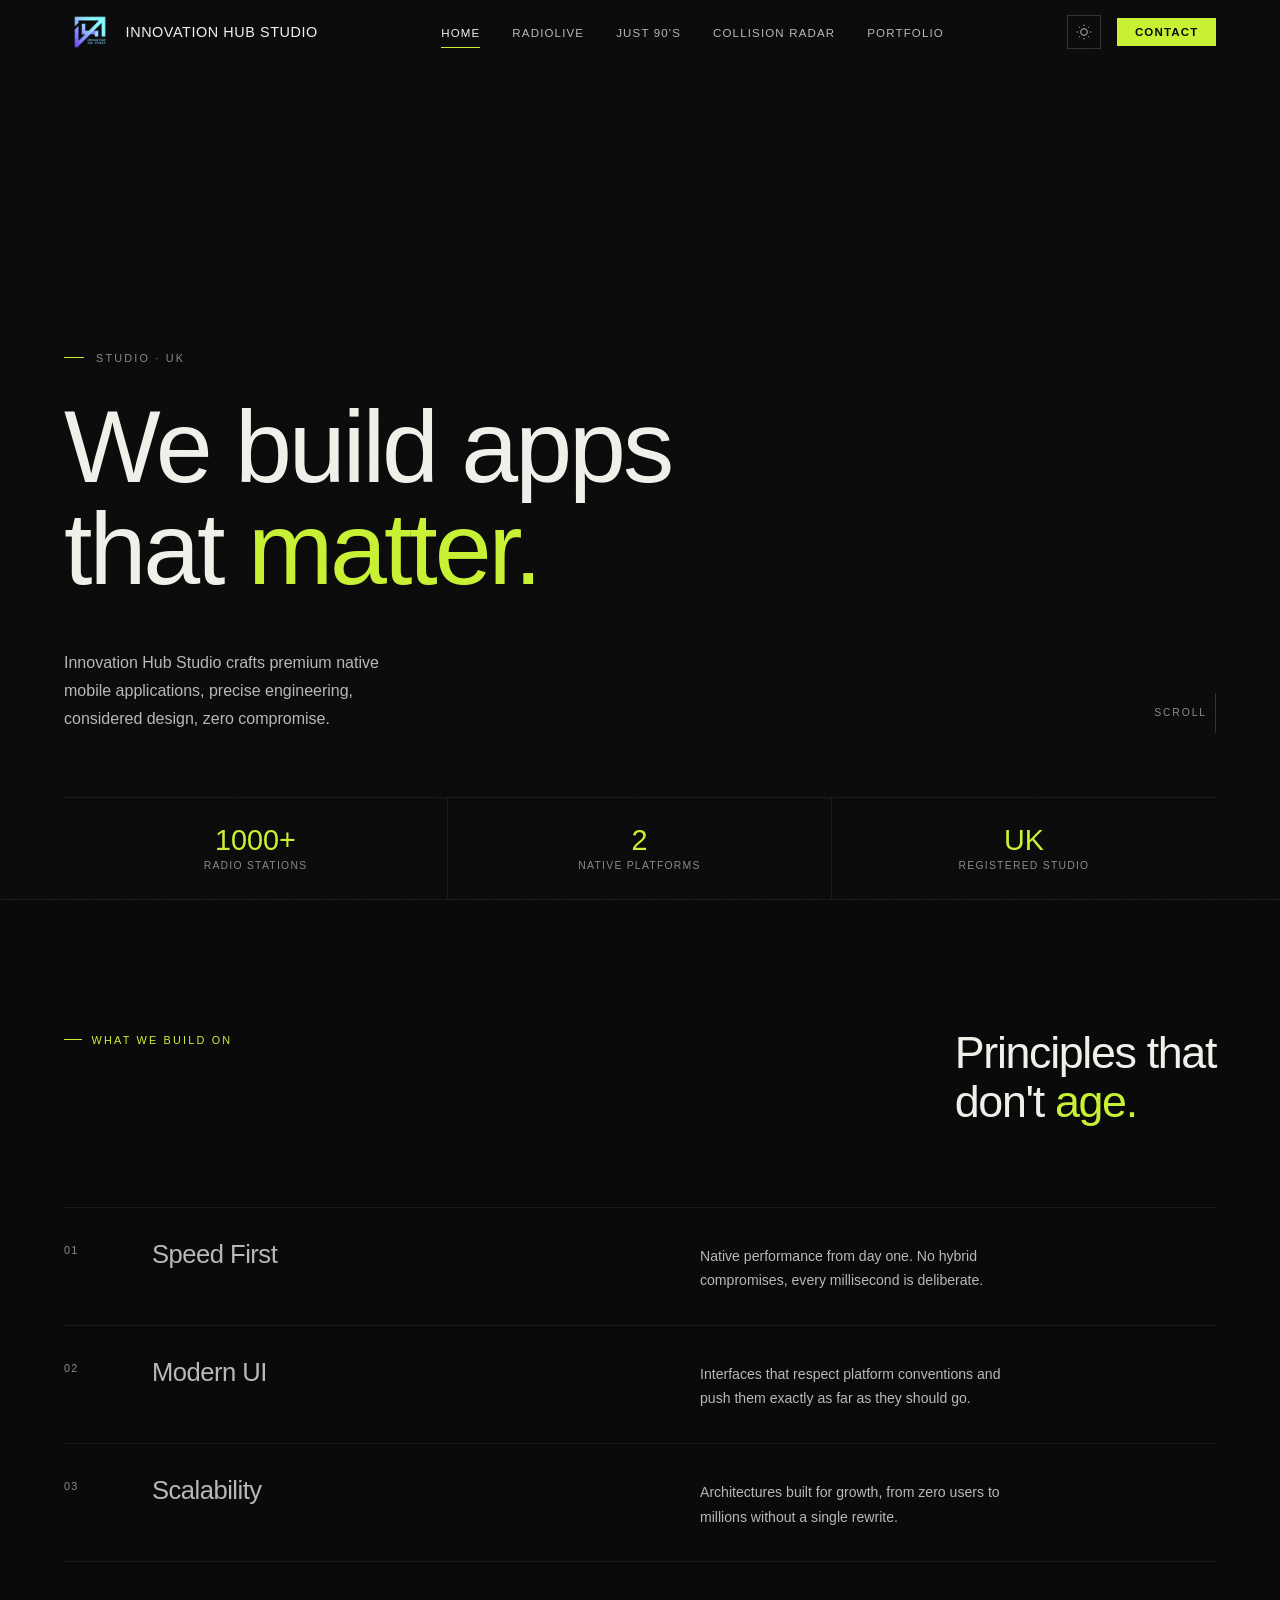
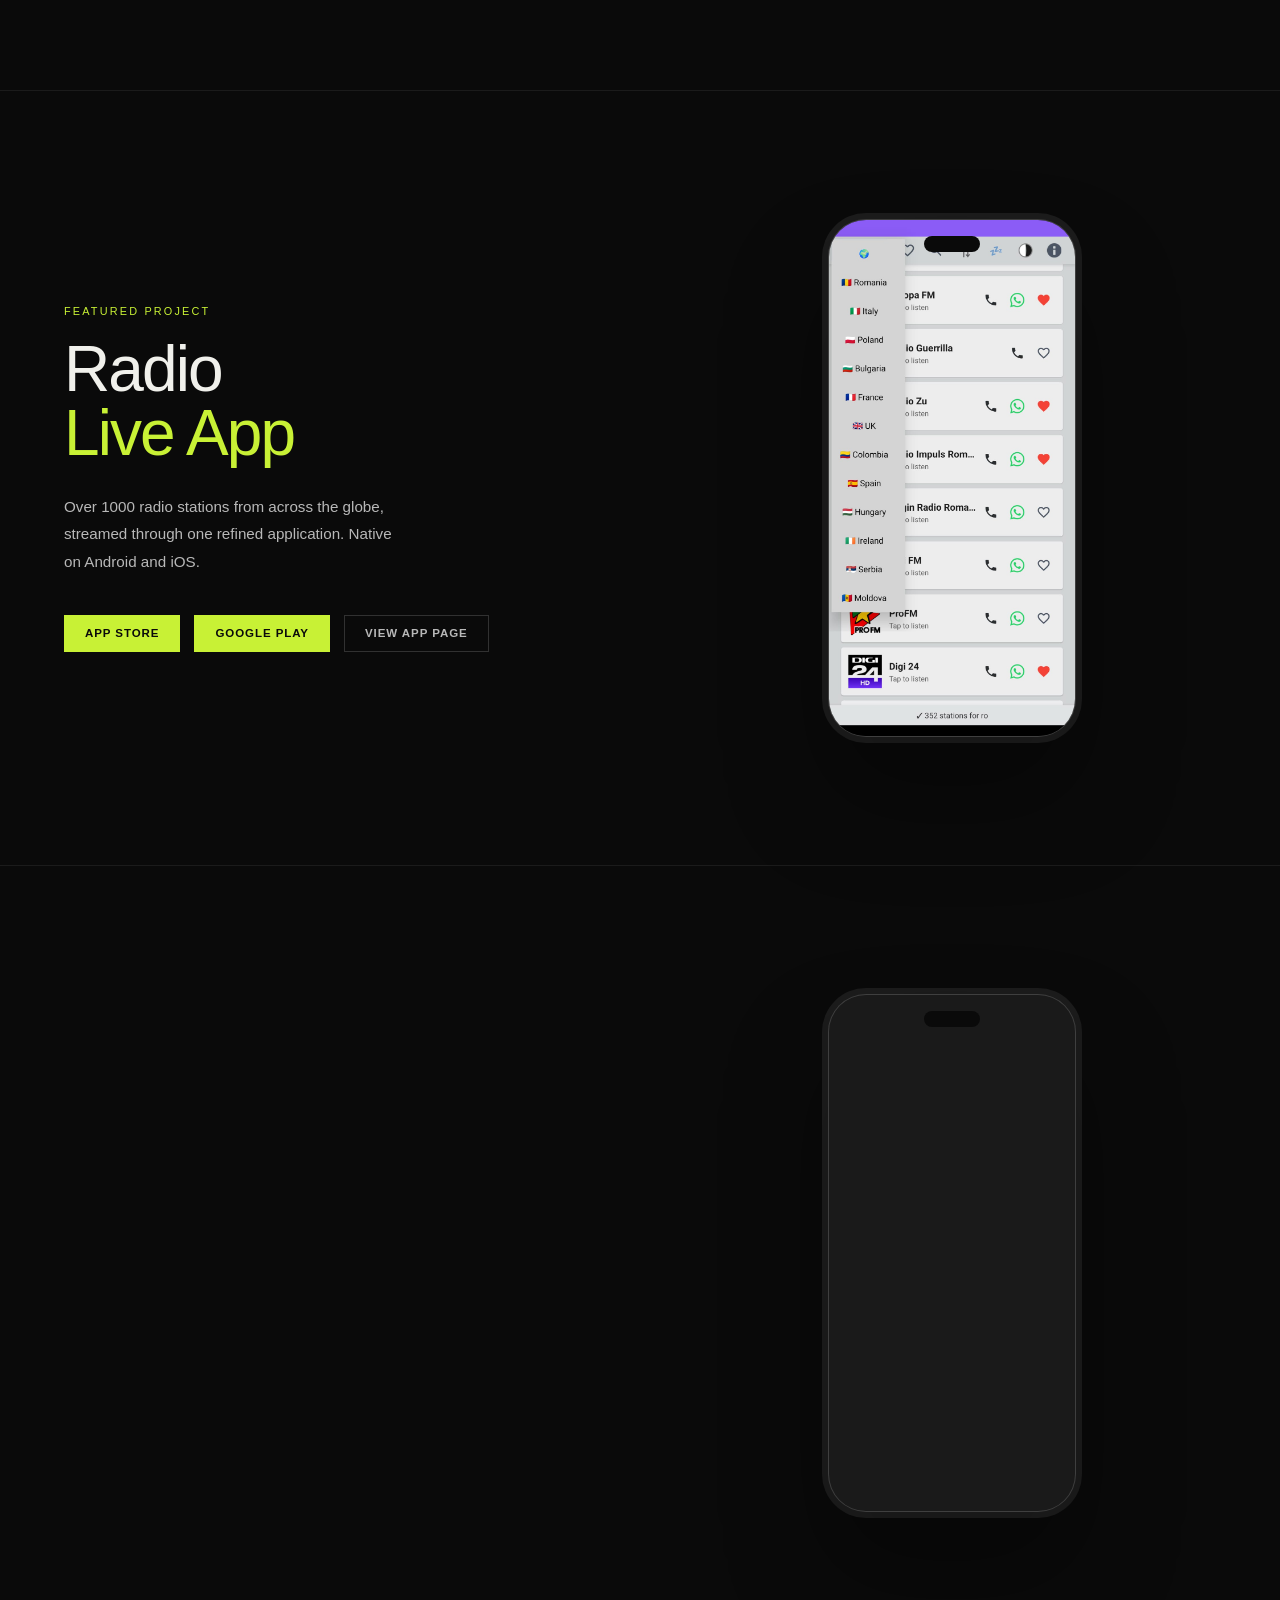
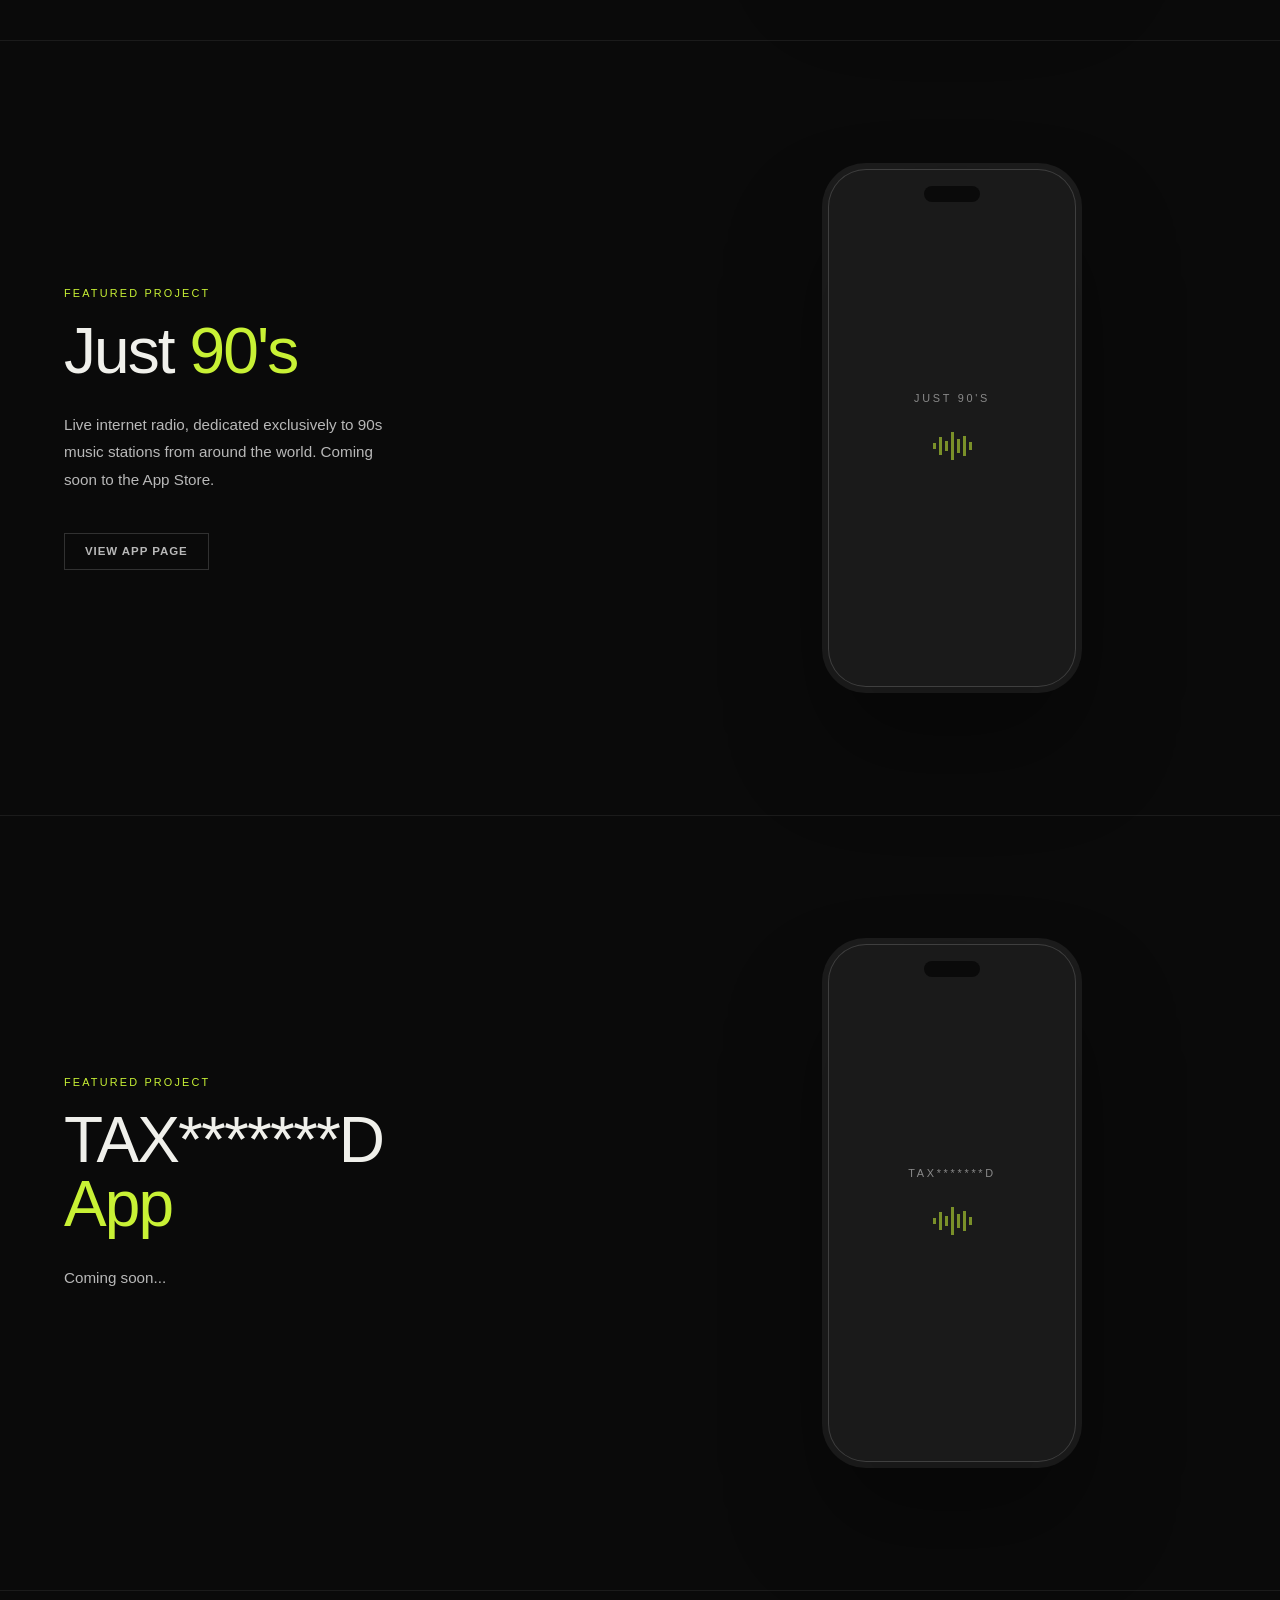
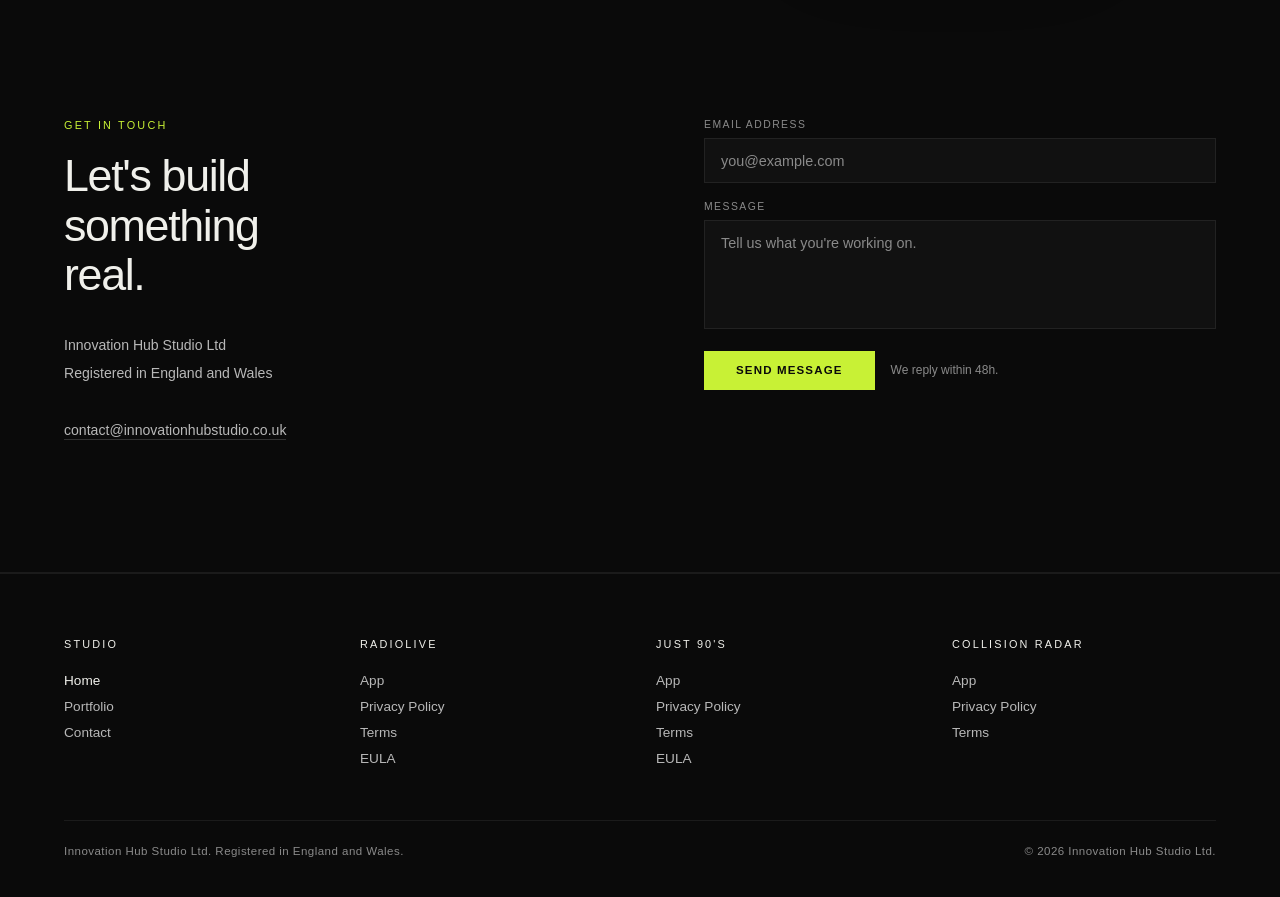
==== commit 2fca0b1c: "Add files via upload" ====
--- a/index.html
+++ b/index.html
@@ -3,7 +3,7 @@
 <head>
 <meta charset="UTF-8">
 <meta name="viewport" content="width=device-width, initial-scale=1.0">
-<meta http-equiv="Content-Security-Policy" content="default-src 'self'; script-src 'self'; style-src 'self' 'unsafe-inline'; img-src 'self' data:; connect-src 'self' https://formspree.io; form-action 'self' https://formspree.io; base-uri 'self'; object-src 'none'">
+<meta http-equiv="Content-Security-Policy" content="default-src 'self'; script-src 'self'; style-src 'self' 'unsafe-inline'; img-src 'self' data: https://upload.wikimedia.org; connect-src 'self' https://formspree.io; form-action 'self' https://formspree.io; base-uri 'self'; object-src 'none'">
 <meta name="referrer" content="strict-origin-when-cross-origin">
 <title>Innovation Hub Studio | Mobile apps built in the UK</title>
 <meta name="description" content="Innovation Hub Studio builds native mobile apps for iOS and Android: RadioLive, Just 90's, Collision Radar and more.">
@@ -13,11 +13,11 @@
 <meta property="og:title" content="Innovation Hub Studio | Mobile apps built in the UK">
 <meta property="og:description" content="Innovation Hub Studio builds native mobile apps for iOS and Android: RadioLive, Just 90's, Collision Radar and more.">
 <meta property="og:url" content="https://innovationhubstudio.co.uk/">
-<meta property="og:image" content="https://innovationhubstudio.co.uk/images/web/og.jpg">
+<meta property="og:image" content="https://innovationhubstudio.co.uk/images/logo3.png">
 <meta name="twitter:card" content="summary_large_image">
 <meta name="theme-color" content="#0a0a0a">
-<link rel="icon" type="image/png" href="images/web/favicon-48.png">
-<link rel="apple-touch-icon" href="images/web/icon-180.png">
+<link rel="icon" type="image/png" href="images/logo3transparent.png">
+<link rel="apple-touch-icon" href="images/logo3transparent.png">
 <link rel="stylesheet" href="assets/site.css">
 <link rel="stylesheet" href="assets/home.css">
 <script src="assets/site.js"></script>
@@ -28,7 +28,7 @@
 
 <nav class="site-nav" id="nav" aria-label="Main">
   <div class="nav-inner">
-    <a href="index.html" class="nav-logo"><img src="images/web/logo-128.png" alt="" width="52" height="52"><span>Innovation Hub Studio</span></a>
+    <a href="index.html" class="nav-logo"><img src="images/logo3transparent.png" alt="" width="52" height="52"><span>Innovation Hub Studio</span></a>
     <ul class="nav-links">
       <li><a href="index.html" aria-current="page">Home</a></li>
       <li><a href="radio-app.html">RadioLive</a></li>
@@ -125,15 +125,15 @@
           one refined application. Native on Android and iOS.
         </p>
         <div class="app-badges">
-          <a class="store-badge" href="https://apps.apple.com/us/app/radiolive-app/id6781333086" rel="noopener"><img src="images/badges/app-store.svg" alt="Download on the App Store" height="40"></a>
-          <a class="store-badge" href="https://play.google.com/store/apps/details?id=com.innovationhubstudio.radiolive" rel="noopener"><img src="images/badges/google-play.svg" alt="Get it on Google Play" height="40"></a>
+          <a class="store-badge" href="https://apps.apple.com/us/app/radiolive-app/id6781333086" rel="noopener"><img src="https://upload.wikimedia.org/wikipedia/commons/3/3c/Download_on_the_App_Store_Badge.svg" alt="Download on the App Store" height="40"></a>
+          <a class="store-badge" href="https://play.google.com/store/apps/details?id=com.innovationhubstudio.radiolive" rel="noopener"><img src="https://upload.wikimedia.org/wikipedia/commons/7/78/Google_Play_Store_badge_EN.svg" alt="Get it on Google Play" height="40"></a>
           <a class="text-badge" href="radio-app.html">View app page</a>
         </div>
       </div>
       <div class="phone-outer r r-d1">
         <div class="phone-frame">
           <div class="phone-notch"></div>
-           <img class="phone-shot" src="images/web/radiolive-phone.jpg" alt="RadioLive App screenshot" width="496" height="1113" loading="lazy" decoding="async">
+           <img class="phone-shot" src="images/radio4.jpeg" alt="RadioLive App screenshot" width="864" height="1939" loading="lazy" decoding="async">
           <div class="phone-fallback">
             <span class="phone-fallback-name">Radio Live</span>
             <div class="waveform">
@@ -160,15 +160,15 @@
           Before you spend weeks building your app, find out what already exists.
         </p>
         <div class="app-badges">
-          <a class="store-badge" href="https://apps.apple.com/us/app/collision-radar/id6790017069" rel="noopener"><img src="images/badges/app-store.svg" alt="Download on the App Store" height="40"></a>
-          <a class="store-badge" href="https://play.google.com/store/apps/details?id=com.innovationhubstudio.collisionradar" rel="noopener"><img src="images/badges/google-play.svg" alt="Get it on Google Play" height="40"></a>
+          <a class="store-badge" href="https://apps.apple.com/us/app/collision-radar/id6790017069" rel="noopener"><img src="https://upload.wikimedia.org/wikipedia/commons/3/3c/Download_on_the_App_Store_Badge.svg" alt="Download on the App Store" height="40"></a>
+          <a class="store-badge" href="https://play.google.com/store/apps/details?id=com.innovationhubstudio.collisionradar" rel="noopener"><img src="https://upload.wikimedia.org/wikipedia/commons/7/78/Google_Play_Store_badge_EN.svg" alt="Get it on Google Play" height="40"></a>
           <a class="text-badge" href="collision-radar.html">View app page</a>
         </div>
       </div>
       <div class="phone-outer r r-d1">
         <div class="phone-frame">
           <div class="phone-notch"></div>
-           <img class="phone-shot" src="images/web/collision-radar-phone.jpg" alt="Collision Radar App screenshot" width="496" height="1078" loading="lazy" decoding="async">
+           <img class="phone-shot" src="images/IMG_2870.PNG" alt="Collision Radar App screenshot" width="1320" height="2868" loading="lazy" decoding="async">
           <div class="phone-fallback">
             <span class="phone-fallback-name">Collision Radar</span>
             <div class="waveform">
--- a/assets/site.css
+++ b/assets/site.css
@@ -0,0 +1,217 @@
+/* site.css: design tokens and the chrome shared by every page
+   (reset, navigation, mobile menu, footer, buttons, motion).
+   Page-specific styles live in home.css, portfolio.css, product.css,
+   just90s.css and legal.css. */
+
+:root {
+  --accent: #c8f135;
+  --ease: cubic-bezier(0.16, 1, 0.3, 1);
+  --mono: Arial, Helvetica, sans-serif;
+  --sans: Arial, Helvetica, sans-serif;
+}
+[data-theme="dark"] {
+  --bg: #0a0a0a; --bg-2: #111111; --bg-3: #1a1a1a;
+  --line: rgba(255,255,255,0.07); --line-hi: rgba(255,255,255,0.16);
+  --fg: #f0f0eb; --fg-2: #b8b8b8; --fg-3: #8a8a8a;
+  --nav-bg: rgba(10,10,10,0.92);
+  color-scheme: dark;
+}
+[data-theme="light"] {
+  --bg: #f4f4f0; --bg-2: #ebebeb; --bg-3: #e0e0e0;
+  --line: rgba(0,0,0,0.09); --line-hi: rgba(0,0,0,0.2);
+  --fg: #111111; --fg-2: #444444; --fg-3: #5c5c5c;
+  --nav-bg: rgba(244,244,240,0.92);
+  --accent: #111111;
+  color-scheme: light;
+}
+
+*, *::before, *::after { margin: 0; padding: 0; box-sizing: border-box; }
+html { scroll-behavior: smooth; -webkit-text-size-adjust: 100%; }
+body {
+  font-family: var(--sans);
+  background: var(--bg);
+  color: var(--fg);
+  overflow-x: hidden;
+  -webkit-font-smoothing: antialiased;
+  transition: background 0.3s, color 0.3s;
+}
+a { color: inherit; text-decoration: none; }
+img { display: block; max-width: 100%; height: auto; }
+[hidden] { display: none !important; }
+[id] { scroll-margin-top: 80px; }
+
+body::before {
+  content: ''; position: fixed; inset: 0; z-index: 0; pointer-events: none;
+  background-image: url("data:image/svg+xml,%3Csvg xmlns='http://www.w3.org/2000/svg' width='200' height='200'%3E%3Cfilter id='n'%3E%3CfeTurbulence type='fractalNoise' baseFrequency='0.75' numOctaves='4' stitchTiles='stitch'/%3E%3C/filter%3E%3Crect width='200' height='200' filter='url(%23n)' opacity='0.022'/%3E%3C/svg%3E");
+}
+main { position: relative; z-index: 1; }
+
+/* keyboard focus */
+:focus-visible { outline: 2px solid var(--accent); outline-offset: 3px; }
+.skip-link {
+  position: fixed; top: 0; left: 0; z-index: 1000;
+  padding: 0.75rem 1rem; background: var(--accent); color: var(--bg);
+  font-size: 0.8rem; font-weight: 600;
+  transform: translateY(-110%);
+}
+.skip-link:focus { transform: none; }
+
+/* navigation */
+.site-nav {
+  position: fixed; top: 0; left: 0; right: 0; z-index: 900;
+  height: 64px; display: flex; align-items: center; padding: 0 5%;
+  border-bottom: 1px solid transparent;
+  transition: transform 0.38s var(--ease), border-color 0.3s, background 0.3s;
+}
+.site-nav.scrolled, .site-nav.menu-open {
+  background: var(--nav-bg);
+  backdrop-filter: blur(14px); -webkit-backdrop-filter: blur(14px);
+  border-color: var(--line);
+}
+.site-nav.hide { transform: translateY(-100%); }
+.nav-inner {
+  max-width: 1280px; margin: 0 auto; width: 100%;
+  display: flex; align-items: center; justify-content: space-between; gap: 2rem;
+}
+.nav-logo {
+  display: flex; align-items: center; gap: 0.6rem;
+  font-family: var(--mono); font-size: 0.9rem; font-weight: 400;
+  letter-spacing: 0.04em; text-transform: uppercase;
+  color: var(--fg); white-space: nowrap;
+}
+.nav-logo img { width: 52px; height: 52px; }
+.nav-links { list-style: none; display: flex; align-items: center; gap: 2rem; }
+.nav-links a, .nav-mobile a {
+  font-family: var(--mono); font-weight: 400; text-transform: uppercase;
+  color: var(--fg-2); transition: color 0.2s;
+}
+.nav-links a { font-size: 0.72rem; letter-spacing: 0.1em; padding: 0.5rem 0; }
+.nav-links a:hover, .nav-links a.active, .nav-links a[aria-current="page"],
+.nav-mobile a:hover, .nav-mobile a.active, .nav-mobile a[aria-current="page"] { color: var(--fg); }
+.nav-links a.active, .nav-links a[aria-current="page"] { box-shadow: 0 1px 0 var(--accent); }
+.nav-right { display: flex; align-items: center; gap: 1rem; }
+.theme-toggle {
+  width: 34px; height: 34px; flex-shrink: 0;
+  border: 1px solid var(--line-hi); background: transparent; cursor: pointer;
+  display: flex; align-items: center; justify-content: center;
+  transition: border-color 0.2s;
+}
+.theme-toggle:hover { border-color: var(--fg-2); }
+.theme-toggle svg { width: 16px; height: 16px; stroke: var(--fg-2); fill: none; stroke-width: 1.5; }
+[data-theme="dark"] .icon-moon, [data-theme="light"] .icon-sun { display: none; }
+.nav-cta {
+  font-family: var(--mono); font-size: 0.72rem; font-weight: 600;
+  letter-spacing: 0.1em; text-transform: uppercase;
+  color: var(--bg); background: var(--accent);
+  padding: 0.5rem 1.1rem; white-space: nowrap; transition: opacity 0.2s;
+}
+.nav-cta:hover { opacity: 0.85; }
+.mob-btn {
+  display: none; flex-direction: column; justify-content: center; gap: 5px;
+  width: 34px; height: 34px; padding: 0 7px;
+  background: none; border: none; cursor: pointer;
+}
+.mob-btn span { display: block; width: 20px; height: 1.5px; background: var(--fg); }
+.nav-mobile {
+  position: fixed; inset: 0; z-index: 800;
+  padding: 96px 5% 3rem; overflow-y: auto;
+  background: var(--bg);
+  display: flex; flex-direction: column; align-items: center; justify-content: center; gap: 2rem;
+}
+.nav-mobile a { font-size: 0.85rem; letter-spacing: 0.15em; }
+.nav-mobile .m-cta { color: var(--bg); background: var(--accent); padding: 0.6rem 1.5rem; }
+.nav-mobile .m-cta:hover { color: var(--bg); opacity: 0.85; }
+
+/* footer */
+.site-footer {
+  position: relative; z-index: 1;
+  padding: 4rem 5% 2.5rem; border-top: 1px solid var(--line);
+}
+.footer-cols {
+  max-width: 1280px; margin: 0 auto;
+  display: grid; grid-template-columns: repeat(4, 1fr); gap: 2.5rem 2rem;
+}
+.footer-col h2 {
+  font-family: var(--mono); font-size: 0.68rem; font-weight: 400;
+  letter-spacing: 0.2em; text-transform: uppercase; color: var(--fg);
+  margin-bottom: 1.1rem;
+}
+.footer-col ul { list-style: none; }
+.footer-col a {
+  display: inline-block; padding: 0.35rem 0;
+  font-size: 0.85rem; color: var(--fg-2); transition: color 0.2s;
+}
+.footer-col a:hover, .footer-col a[aria-current="page"] { color: var(--fg); }
+.footer-base {
+  max-width: 1280px; margin: 3rem auto 0; padding-top: 1.5rem;
+  border-top: 1px solid var(--line);
+  display: flex; justify-content: space-between; gap: 1rem 2rem; flex-wrap: wrap;
+  font-size: 0.72rem; letter-spacing: 0.04em; color: var(--fg-3);
+}
+
+/* buttons and notes */
+.text-badge {
+  display: inline-block;
+  font-family: var(--mono); font-size: 0.72rem; font-weight: 600;
+  letter-spacing: 0.08em; text-transform: uppercase;
+  padding: 0.7rem 1.25rem;
+  border: 1px solid var(--line-hi); color: var(--fg-2);
+  transition: border-color 0.2s, color 0.2s, opacity 0.2s;
+}
+.text-badge:hover { border-color: var(--accent); color: var(--fg); }
+.text-badge.primary { background: var(--accent); color: var(--bg); border-color: var(--accent); }
+.text-badge.primary:hover { opacity: 0.85; color: var(--bg); }
+.app-badges, .hero-badges { display: flex; flex-wrap: wrap; align-items: center; gap: 0.875rem; }
+.app-note { font-family: var(--mono); font-size: 0.72rem; letter-spacing: 0.06em; color: var(--fg-3); }
+.tl { color: var(--fg); border-bottom: 1px solid var(--line-hi); padding-bottom: 1px; }
+.page-kicker a, .updated a { color: var(--fg-2); border-bottom: 1px solid var(--line-hi); }
+.page-kicker a:hover, .updated a:hover { color: var(--fg); }
+.product-legal { margin-top: 3rem; display: flex; flex-wrap: wrap; gap: 0.75rem 2rem; }
+.legal-links { font-family: var(--mono); font-size: 0.72rem; letter-spacing: 0.1em; text-transform: uppercase; color: var(--fg-3); }
+.legal-links a { color: var(--fg-2); border-bottom: 1px solid var(--line-hi); padding-bottom: 1px; transition: color 0.2s, border-color 0.2s; }
+.legal-links a:hover { color: var(--fg); border-color: var(--fg); }
+.shots { margin-top: 4rem; }
+.shots img { width: 248px; border: 1px solid var(--line-hi); }
+
+/* official store badges: self-hosted in images/badges/, shown unmodified */
+.store-badge { display: inline-block; line-height: 0; transition: opacity 0.2s, transform 0.2s; }
+.store-badge:hover { opacity: 0.85; transform: translateY(-2px); }
+.store-badge img { height: 40px; width: auto; max-width: none; }
+
+/* phone mockups: the frame keeps the rounded shape of a real device */
+.phone-frame { border-radius: 38px; }
+.phone-notch { border-radius: 8px; }
+.phone-fallback.show { display: flex; }
+.waveform .w6 { height: 6px; } .waveform .w8 { height: 8px; } .waveform .w10 { height: 10px; }
+.waveform .w14 { height: 14px; } .waveform .w18 { height: 18px; } .waveform .w20 { height: 20px; }
+.waveform .w28 { height: 28px; }
+
+/* contact form helpers */
+.hp { position: absolute; left: -9999px; width: 1px; height: 1px; overflow: hidden; }
+.f-status.show { display: block; }
+.f-field input:focus-visible, .f-field textarea:focus-visible { outline: 2px solid var(--accent); outline-offset: 1px; }
+
+/* scroll reveal: content is only hidden when the script is running */
+@keyframes rise { from { opacity: 0; transform: translateY(18px); } to { opacity: 1; transform: none; } }
+.js .r { opacity: 0; transform: translateY(18px); transition: opacity 0.75s var(--ease), transform 0.75s var(--ease); }
+.js .r.on { opacity: 1; transform: none; }
+.r-d1 { transition-delay: 0.08s; }
+.r-d2 { transition-delay: 0.16s; }
+
+@media (max-width: 1000px) {
+  .nav-links, .nav-cta { display: none; }
+  .mob-btn { display: flex; }
+}
+@media (max-width: 760px) {
+  .footer-cols { grid-template-columns: repeat(2, 1fr); }
+  .nav-logo { font-size: 0.78rem; }
+  .nav-logo img { width: 40px; height: 40px; }
+}
+@media (max-width: 380px) {
+  .nav-logo span { display: none; }
+}
+@media (prefers-reduced-motion: reduce) {
+  html { scroll-behavior: auto; }
+  *, *::before, *::after { animation-duration: 0.01ms !important; animation-iteration-count: 1 !important; transition-duration: 0.01ms !important; }
+  .js .r { opacity: 1; transform: none; }
+}
--- a/assets/home.css
+++ b/assets/home.css
@@ -0,0 +1,86 @@
+/* home.css: styles for index.html. Shared chrome lives in site.css. */
+.hero { position:relative; z-index:1; min-height:100svh; display:grid; grid-template-rows:1fr auto; padding:0 5%; border-bottom:1px solid var(--line); }
+.hero-main { display:flex; flex-direction:column; justify-content:flex-end; padding-top:100px; padding-bottom:4rem; }
+.hero-kicker { display:flex; align-items:center; gap:0.75rem; font-family:var(--mono); font-size:0.68rem; font-weight:400; letter-spacing:0.2em; text-transform:uppercase; color:var(--fg-3); margin-bottom:2rem; opacity:0; animation:rise 1s var(--ease) forwards 0.1s; }
+.hero-kicker::before { content:''; display:block; width:20px; height:1px; background:var(--accent); }
+.hero-headline { font-family: var(--mono); font-size: clamp(3rem, 8vw, 8rem); font-weight: 400; line-height: 1.0; letter-spacing: -0.03em; max-width: 14ch; color: var(--fg); opacity:0; animation:rise 1s var(--ease) forwards 0.22s; }
+.hero-headline .hl { color: var(--accent); }
+.hero-sub-row { display:flex; align-items:flex-end; justify-content:space-between; gap:2rem; margin-top:3rem; opacity:0; animation:rise 1s var(--ease) forwards 0.38s; }
+.hero-desc { font-size:1rem; line-height:1.75; color:var(--fg-2); max-width:38ch; font-weight:300; }
+.hero-scroll { font-family:var(--mono); font-size:0.65rem; letter-spacing:0.18em; text-transform:uppercase; color:var(--fg-3); display:flex; align-items:center; gap:0.5rem; white-space:nowrap; }
+.hero-scroll::after { content:''; display:block; width:1px; height:40px; background:var(--line-hi); animation:breathe 2.2s ease-in-out infinite; }
+@keyframes breathe { 0%,100%{opacity:1;height:40px} 50%{opacity:0.3;height:20px} }
+.hero-meta { display:grid; grid-template-columns:repeat(3,1fr); border-top:1px solid var(--line); opacity:0; animation:rise 1s var(--ease) forwards 0.5s; }
+.hero-stat { padding:1.75rem 0; border-right:1px solid var(--line); text-align:center; }
+.hero-stat:last-child { border-right:none; }
+.hero-stat-n { font-family:var(--mono); font-size:1.8rem; font-weight:400; color:var(--accent); line-height:1; margin-bottom:0.35rem; }
+.hero-stat-l { font-family:var(--mono); font-size:0.65rem; letter-spacing:0.12em; text-transform:uppercase; color:var(--fg-3); }
+.section { position:relative; z-index:1; padding:8rem 5%; border-bottom:1px solid var(--line); }
+.container { max-width:1280px; margin:0 auto; }
+.sec-header { display:flex; justify-content:space-between; align-items:flex-start; gap:3rem; margin-bottom:5rem; }
+.sec-kicker { font-family:var(--mono); font-size:0.68rem; font-weight:400; letter-spacing:0.2em; text-transform:uppercase; color:var(--accent); display:flex; align-items:center; gap:0.6rem; white-space:nowrap; margin-top:0.35rem; }
+.sec-kicker::before { content:''; display:block; width:18px; height:1px; background:var(--accent); }
+.sec-title { font-family:var(--mono); font-size:clamp(1.8rem,3.5vw,3rem); font-weight:400; line-height:1.1; letter-spacing:-0.03em; max-width:22ch; color:var(--fg); }
+.sec-title .hl { color:var(--accent); }
+.cap-list { list-style:none; }
+.cap-item { display:grid; grid-template-columns:3.5rem 1fr 1fr; gap:2rem; align-items:start; padding:2rem 0; border-top:1px solid var(--line); transition:border-color 0.3s; cursor:default; }
+.cap-item:last-child { border-bottom:1px solid var(--line); }
+.cap-item:hover { border-color:var(--line-hi); }
+.cap-item:hover .cap-name { color:var(--fg); }
+.cap-item:hover .cap-num { color:var(--accent); }
+.cap-num { font-family:var(--mono); font-size:0.68rem; font-weight:400; letter-spacing:0.1em; color:var(--fg-3); padding-top:0.25rem; transition:color 0.3s; }
+.cap-name { font-family:var(--mono); font-size:clamp(1.2rem,2vw,1.7rem); font-weight:400; letter-spacing:-0.02em; line-height:1.15; color:var(--fg-2); transition:color 0.3s; }
+.cap-desc { font-size:0.88rem; line-height:1.75; color:var(--fg-2); font-weight:300; max-width:42ch; padding-top:0.25rem; }
+.showcase { display:grid; grid-template-columns:1fr 1fr; gap:6rem; align-items:center; }
+.app-label { font-family:var(--mono); font-size:0.68rem; font-weight:400; letter-spacing:0.2em; text-transform:uppercase; color:var(--accent); margin-bottom:1.25rem; }
+.app-name { font-family:var(--mono); font-size:clamp(2.5rem,5vw,4.5rem); font-weight:400; letter-spacing:-0.03em; line-height:1.0; color:var(--fg); margin-bottom:1.75rem; }
+.app-name .hl { color:var(--accent); }
+.app-desc { font-size:0.95rem; line-height:1.8; color:var(--fg-2); font-weight:300; max-width:40ch; margin-bottom:2.5rem; }
+.app-badges { display:flex; gap:0.875rem; flex-wrap:wrap; }
+.phone-outer { display:flex; justify-content:center; align-items:center; }
+.phone-frame { width:248px; height:518px; border:1.5px solid var(--line-hi); background:var(--bg-3); position:relative; overflow:hidden; box-shadow: 0 0 0 6px var(--line), 0 60px 100px rgba(0,0,0,0.35); transition: border-color 0.3s, box-shadow 0.3s; }
+.phone-notch { position:absolute; top:16px; left:50%; transform:translateX(-50%); width:56px; height:16px; background:var(--bg); z-index:10; }
+.phone-frame img { width:100%; height:100%; object-fit:cover; }
+.phone-fallback { width:100%; height:100%; display:none; flex-direction:column; align-items:center; justify-content:center; gap:1.5rem; padding:2.5rem; }
+.phone-fallback-name { font-family:var(--mono); font-size:0.68rem; letter-spacing:0.25em; text-transform:uppercase; color:var(--fg-3); }
+.waveform { display:flex; align-items:center; gap:3px; height:36px; }
+.waveform span { display:block; width:3px; background:var(--accent); opacity:0.55; animation:wv 1.4s ease-in-out infinite; }
+.waveform span:nth-child(2) { animation-delay:0.1s }
+.waveform span:nth-child(3) { animation-delay:0.22s }
+.waveform span:nth-child(4) { animation-delay:0.32s }
+.waveform span:nth-child(5) { animation-delay:0.22s }
+.waveform span:nth-child(6) { animation-delay:0.1s }
+.waveform span:nth-child(7) { animation-delay:0.16s }
+@keyframes wv { 0%,100%{height:4px} 50%{height:30px} }
+.contact-grid { display:grid; grid-template-columns:1fr 1fr; gap:8rem; align-items:start; }
+.contact-tag { font-family:var(--mono); font-size:0.68rem; font-weight:400; letter-spacing:0.2em; text-transform:uppercase; color:var(--accent); margin-bottom:1.25rem; }
+.contact-title { font-family:var(--mono); font-size:clamp(1.8rem,3.5vw,3rem); font-weight:400; line-height:1.1; letter-spacing:-0.03em; color:var(--fg); margin-bottom:2rem; }
+.contact-info { font-size:0.88rem; color:var(--fg-2); line-height:2; font-weight:300; }
+.contact-info a { border-bottom:1px solid var(--line-hi); padding-bottom:1px; transition:border-color 0.2s, color 0.2s; }
+.contact-info a:hover { color:var(--fg); border-color:var(--fg); }
+.f-field { margin-bottom:1.1rem; }
+.f-field label { display:block; font-family:var(--mono); font-size:0.65rem; font-weight:400; letter-spacing:0.14em; text-transform:uppercase; color:var(--fg-3); margin-bottom:0.5rem; }
+.f-field input, .f-field textarea { width:100%; background:var(--bg-2); border:1px solid var(--line); color:var(--fg); font-family:var(--sans); font-size:0.9rem; font-weight:300; padding:0.85rem 1rem; transition:border-color 0.2s, background 0.3s; resize:none; }
+.f-field input::placeholder, .f-field textarea::placeholder { color:var(--fg-3); }
+.f-field input:focus, .f-field textarea:focus { outline:none; border-color:var(--line-hi); }
+.f-submit { margin-top:0.75rem; display:flex; align-items:center; gap:1rem; }
+.btn-send { font-family:var(--mono); font-size:0.72rem; font-weight:600; letter-spacing:0.1em; text-transform:uppercase; padding:0.85rem 2rem; border:none; cursor:pointer; background:var(--accent); color:var(--bg); transition:opacity 0.2s, transform 0.2s; }
+.btn-send:hover { opacity:0.85; transform:translateY(-1px); }
+.btn-send:disabled { opacity:0.4; cursor:not-allowed; transform:none; }
+.f-note { font-size:0.75rem; color:var(--fg-3); }
+.f-status { margin-top:0.875rem; font-size:0.8rem; font-weight:400; padding:0.75rem 1rem; display:none; font-family:var(--mono); letter-spacing:0.02em; }
+.f-status.ok { background:rgba(200,241,53,0.07); border:1px solid rgba(200,241,53,0.18); color:var(--accent); }
+.f-status.err { background:rgba(255,80,80,0.06); border:1px solid rgba(255,80,80,0.18); color:#ff7070; }
+@media(max-width:960px) {
+  .showcase { grid-template-columns:1fr; }
+  .phone-outer { order:-1; }
+  .contact-grid { grid-template-columns:1fr; gap:4rem; }
+  .sec-header { flex-direction:column; gap:1.25rem; }
+  .hero-sub-row { flex-direction:column; align-items:flex-start; gap:1.25rem; }
+  .cap-item { grid-template-columns:3rem 1fr; }
+  .cap-desc { display:none; }
+}
+@media(max-width:640px) {
+  .hero-meta { grid-template-columns:1fr 1fr; }
+  .hero-stat:last-child { display:none; }
+}
